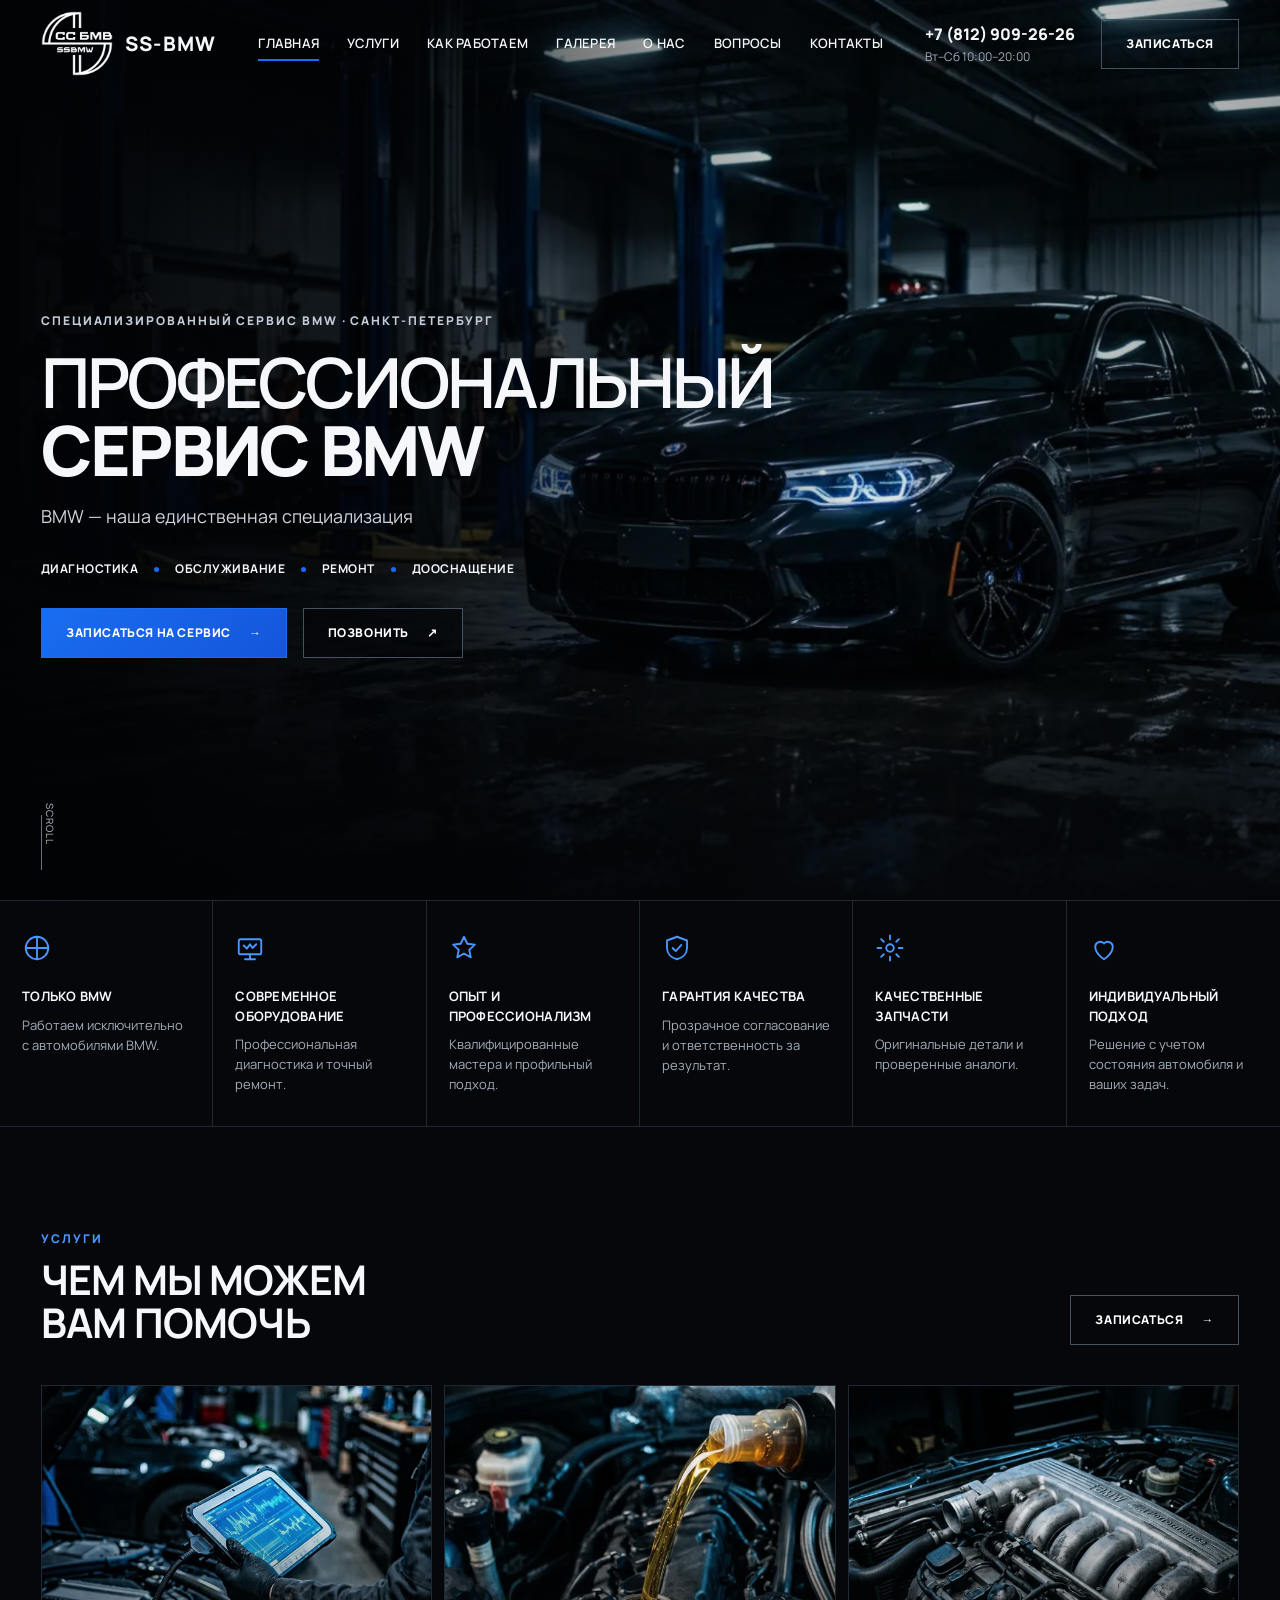
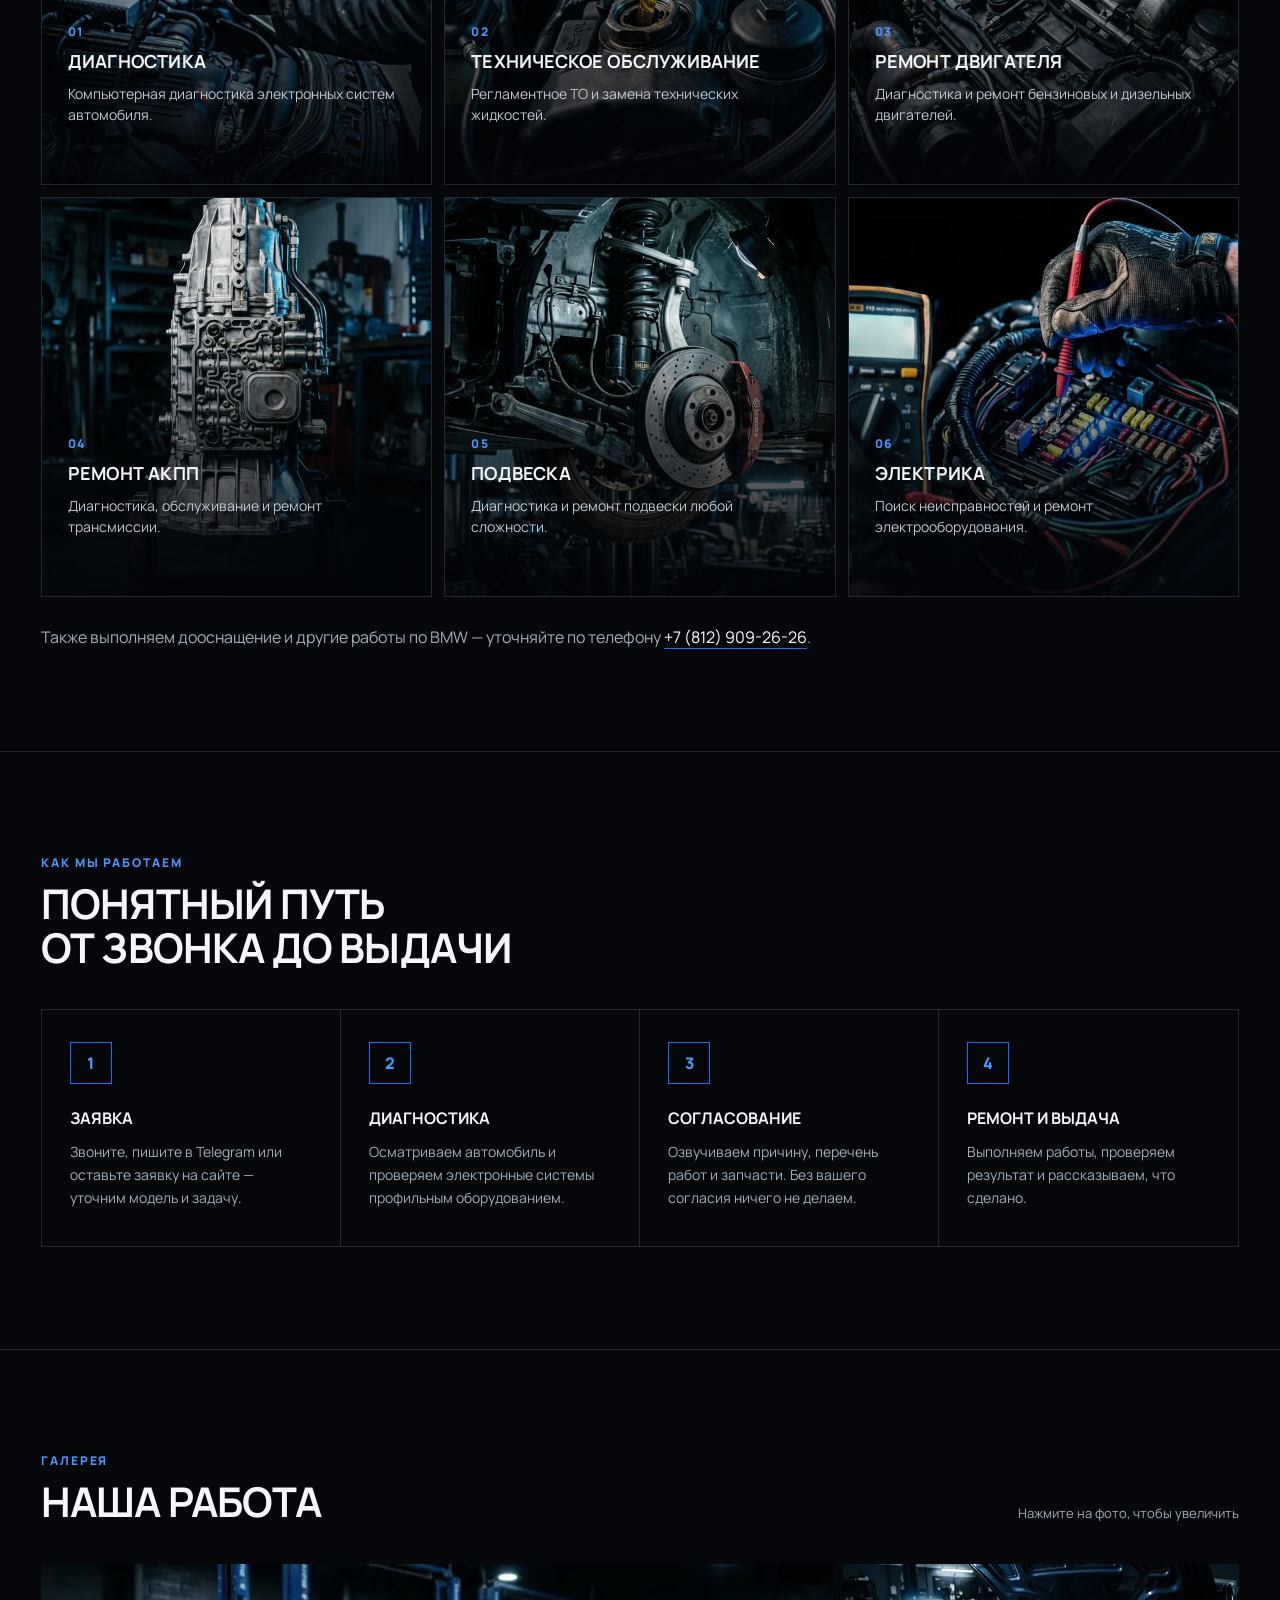
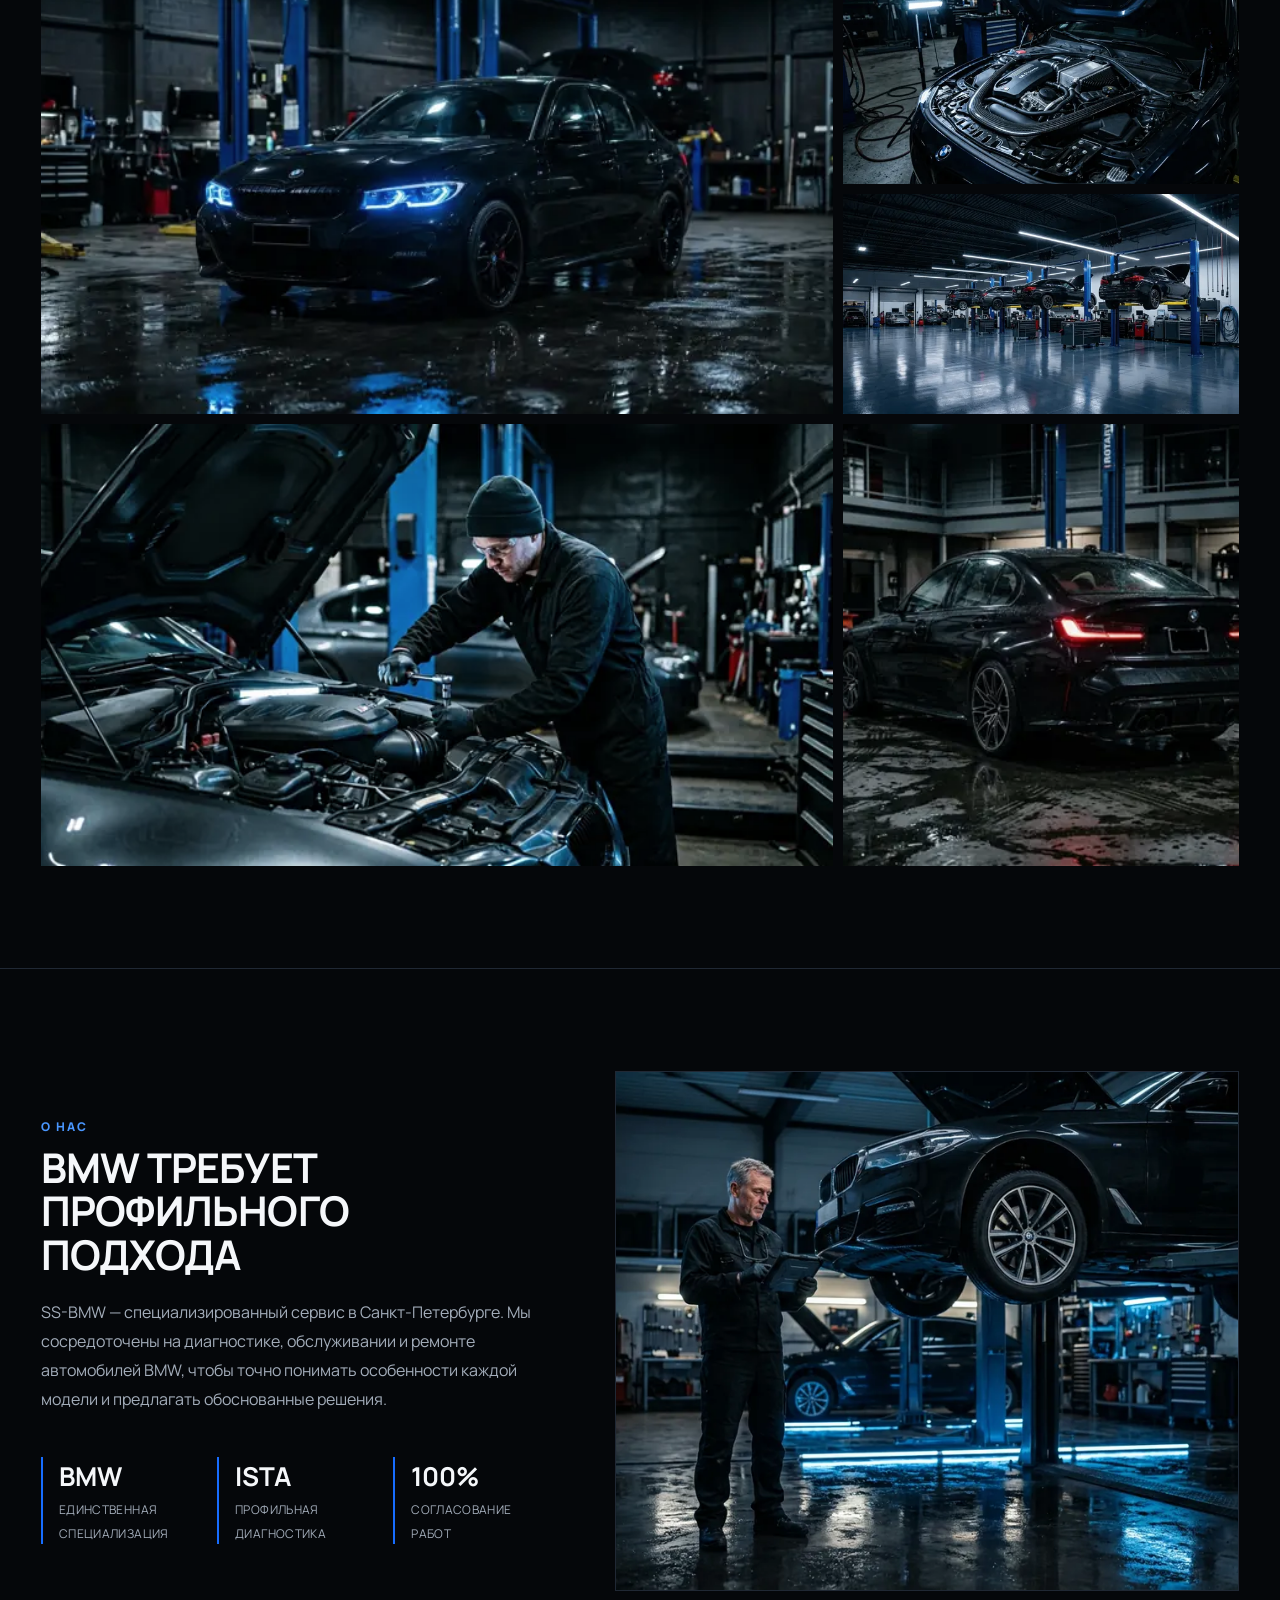
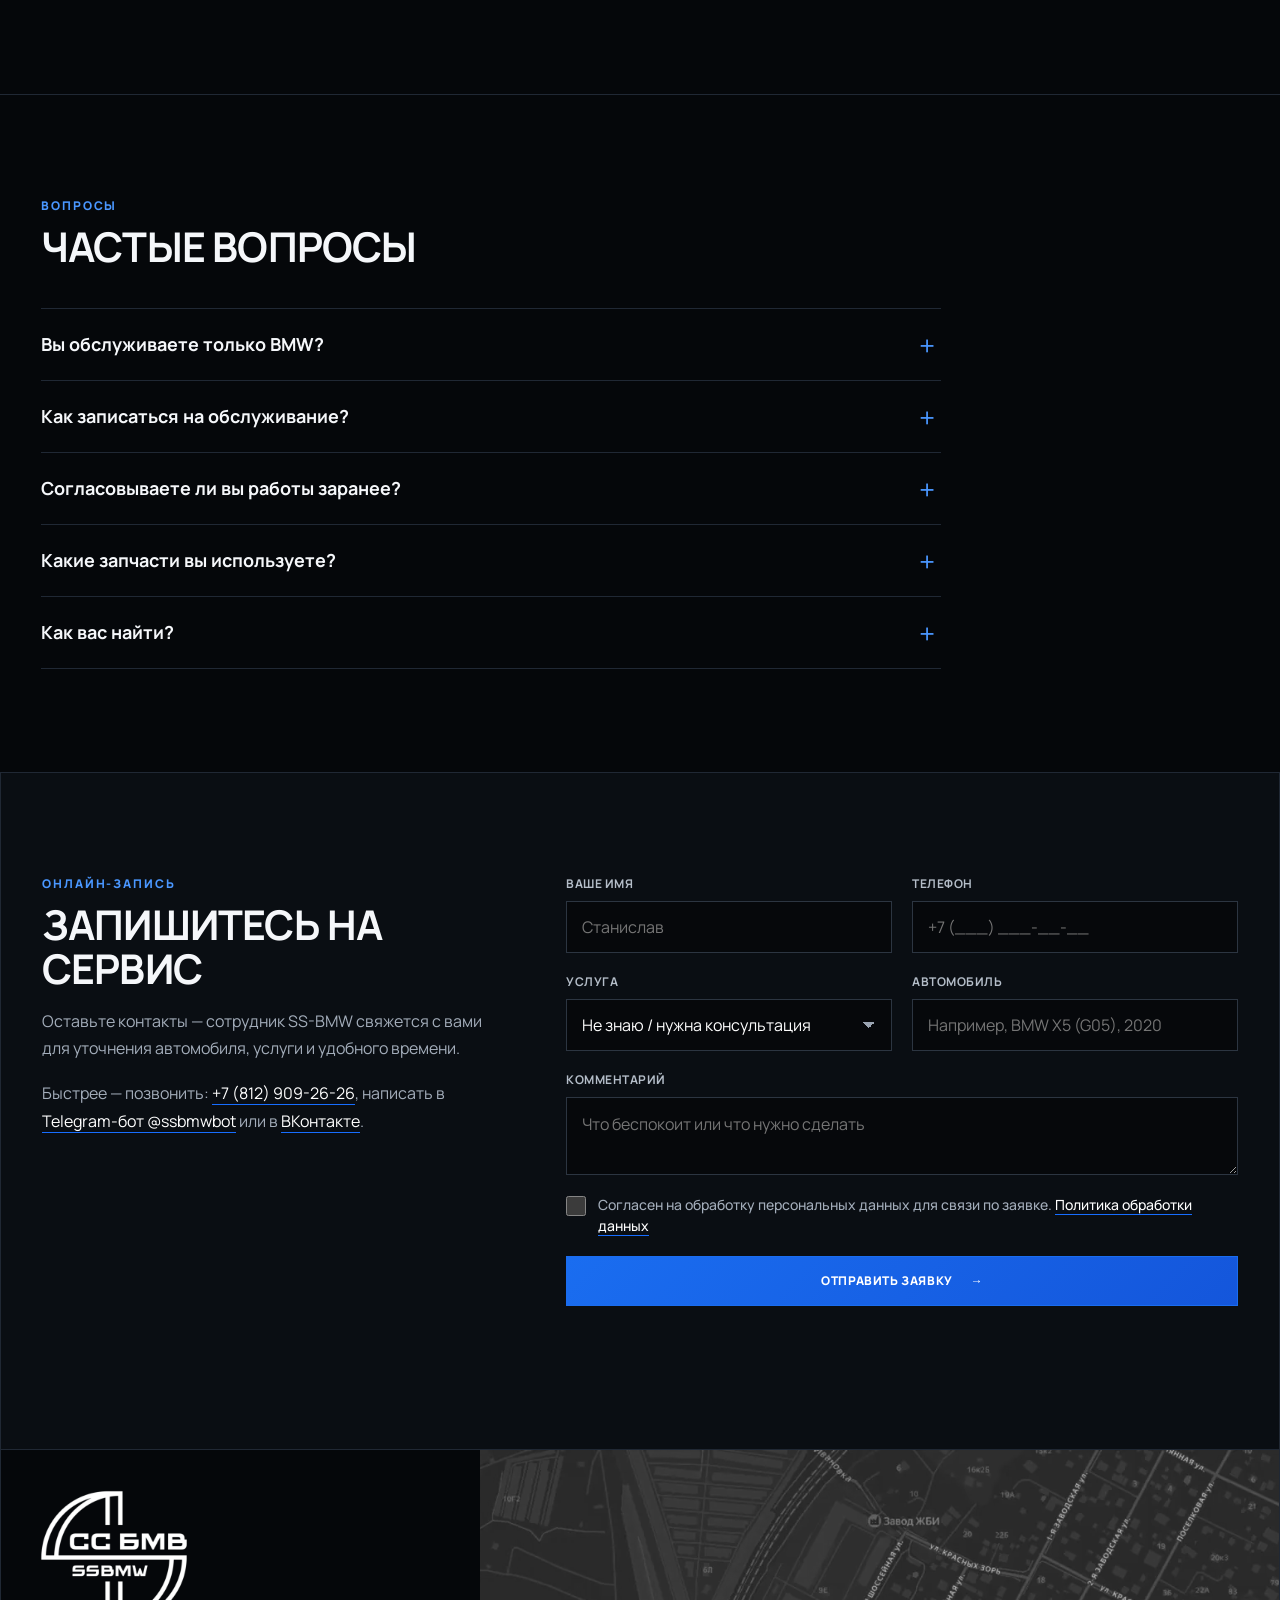
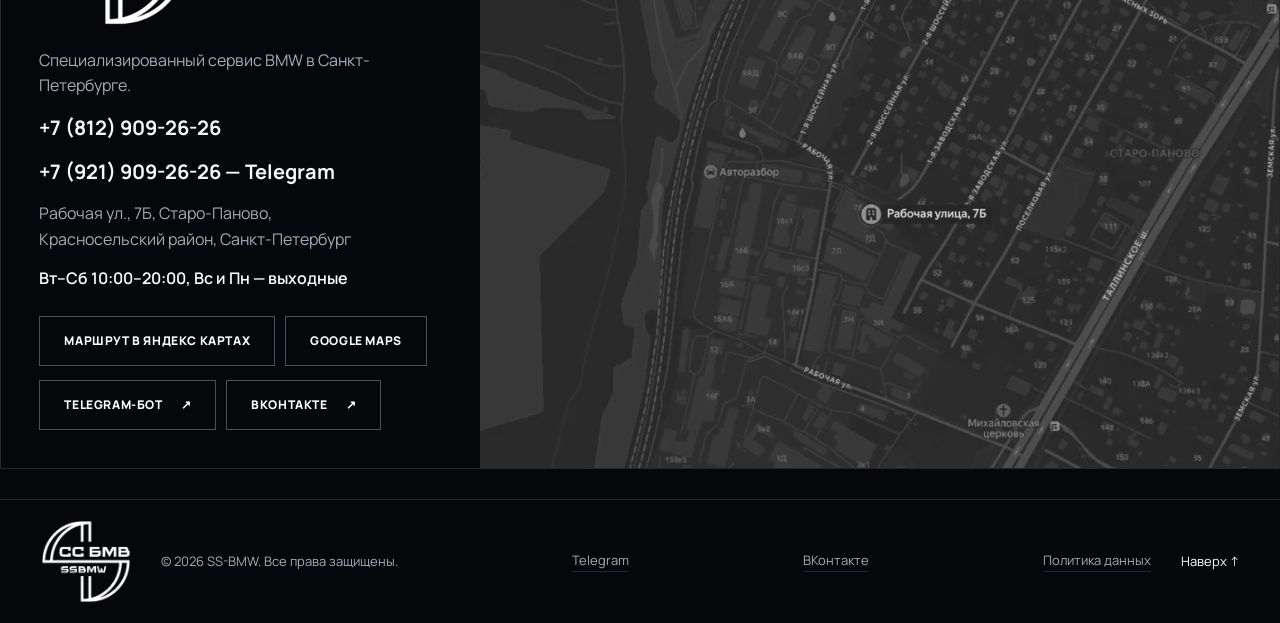
==== index.html @ 6cecc108 "График по заказчику: Вт–Сб 10:00–20:00 (шапка, контакты, FAQ, JSON-LD)" ====
<!DOCTYPE html>
<html lang="ru">
<head>
  <meta charset="utf-8">
  <meta name="viewport" content="width=device-width, initial-scale=1">
  <title>SS-BMW — сервис BMW в Санкт-Петербурге: диагностика, ремонт, ТО</title>
  <meta name="description" content="Сервис BMW в Санкт-Петербурге (Старо-Паново): диагностика, ТО, ремонт двигателя, АКПП, подвески, электрики. Только BMW. Запись: +7 (812) 909-26-26.">
  <meta name="theme-color" content="#05070a">
  <meta name="color-scheme" content="dark">
  <link rel="canonical" href="https://ss-bmw.ru/">

  <!-- Favicon / иконки -->
  <link rel="icon" href="assets/brand/favicon.ico" sizes="any">
  <link rel="icon" type="image/png" sizes="32x32" href="assets/brand/favicon-32.png">
  <link rel="apple-touch-icon" href="assets/brand/apple-touch-icon.png">
  <link rel="manifest" href="site.webmanifest">

  <!-- Open Graph / Telegram / соцсети -->
  <meta property="og:type" content="website">
  <meta property="og:locale" content="ru_RU">
  <meta property="og:site_name" content="SS-BMW">
  <meta property="og:title" content="SS-BMW — специализированный сервис BMW в Санкт-Петербурге">
  <meta property="og:description" content="BMW — наша единственная специализация. Диагностика, обслуживание, ремонт и дооснащение. Запись по телефону +7 (812) 909-26-26.">
  <meta property="og:url" content="https://ss-bmw.ru/">
  <meta property="og:image" content="https://ss-bmw.ru/assets/brand/og-image.jpg">
  <meta property="og:image:width" content="1200">
  <meta property="og:image:height" content="630">
  <meta property="og:image:alt" content="SS-BMW — специализированный сервис BMW в Санкт-Петербурге">
  <meta name="twitter:card" content="summary_large_image">

  <!-- Быстрая загрузка: шрифт и главный кадр -->
  <link rel="preload" href="assets/fonts/manrope-cyrillic-wght-normal.woff2" as="font" type="font/woff2" crossorigin>
  <link rel="preload" as="image" href="assets/img/hero.webp" imagesrcset="assets/img/hero-800.webp 800w, assets/img/hero.webp 1600w" imagesizes="100vw" fetchpriority="high">
  <link rel="stylesheet" href="css/styles.css?v=8">

  <noscript><style>.reveal,.fade-in{opacity:1!important;transform:none!important}</style></noscript>

  <script type="application/ld+json">
  {
    "@context": "https://schema.org",
    "@type": "AutoRepair",
    "name": "SS-BMW",
    "description": "Специализированный сервис BMW: диагностика, техническое обслуживание, ремонт двигателя, АКПП, подвески и электрики.",
    "url": "https://ss-bmw.ru/",
    "image": "https://ss-bmw.ru/assets/brand/og-image.jpg",
    "logo": "https://ss-bmw.ru/assets/brand/icon-512.png",
    "telephone": "+78129092626",
    "areaServed": "Санкт-Петербург",
    "address": {
      "@type": "PostalAddress",
      "streetAddress": "Рабочая ул., 7Б",
      "addressLocality": "Санкт-Петербург",
      "addressRegion": "Санкт-Петербург",
      "addressCountry": "RU"
    },
    "openingHoursSpecification": {
      "@type": "OpeningHoursSpecification",
      "dayOfWeek": ["Tuesday","Wednesday","Thursday","Friday","Saturday"],
      "opens": "10:00",
      "closes": "20:00"
    },
    "sameAs": ["https://t.me/ssbmwbot", "https://vk.ru/ssbmw"],
    "knowsAbout": ["BMW", "диагностика BMW", "ремонт АКПП", "ремонт двигателя BMW", "ISTA"]
  }
  </script>
</head>
<body>
  <a class="skip-link" href="#main">Перейти к содержимому</a>

  <header class="header" id="header">
    <a class="brand" href="#top" aria-label="SS-BMW — на главную">
      <img src="assets/brand/logo.webp" alt="" width="400" height="366">
      <span class="brand-name">SS-BMW</span>
    </a>
    <nav class="nav" id="nav" aria-label="Основное меню">
      <a href="#top">Главная</a>
      <a href="#services">Услуги</a>
      <a href="#process">Как работаем</a>
      <a href="#gallery">Галерея</a>
      <a href="#about">О нас</a>
      <a href="#faq">Вопросы</a>
      <a href="#contacts">Контакты</a>
      <a class="nav-cta" href="#booking">Записаться</a>
    </nav>
    <div class="header-actions">
      <div class="phone-block">
        <a href="tel:+78129092626">+7 (812) 909-26-26</a>
        <small>Вт–Сб 10:00–20:00</small>
      </div>
      <a class="btn btn-outline desktop" href="#booking">Записаться</a>
      <button class="menu" id="menuBtn" type="button" aria-label="Открыть меню" aria-expanded="false" aria-controls="nav"><i></i><i></i></button>
    </div>
  </header>

  <main id="main">
    <!-- 1. HERO -->
    <section class="hero" id="top">
      <picture class="hero-bg">
        <source media="(max-width: 700px)" srcset="assets/img/hero-800.webp">
        <img src="assets/img/hero.webp" srcset="assets/img/hero-800.webp 800w, assets/img/hero.webp 1600w" sizes="100vw" width="1600" height="893" alt="Чёрный BMW в сервисе SS-BMW с синими ходовыми огнями" fetchpriority="high" decoding="async">
      </picture>
      <div class="hero-shade"></div>
      <div class="hero-content reveal">
        <p class="eyebrow">Специализированный сервис BMW · Санкт-Петербург</p>
        <h1>Профессиональный<br><span>сервис BMW</span></h1>
        <p class="lead">BMW — наша единственная специализация</p>
        <ul class="hero-tags">
          <li>Диагностика</li><li>Обслуживание</li><li>Ремонт</li><li>Дооснащение</li>
        </ul>
        <div class="hero-buttons">
          <a class="btn btn-primary" href="#booking" data-track="hero-booking">Записаться на сервис <em aria-hidden="true">→</em></a>
          <a class="btn btn-dark" href="tel:+78129092626" data-track="hero-call">Позвонить <em aria-hidden="true">↗</em></a>
        </div>
      </div>
      <a class="scroll" href="#benefits" aria-label="Прокрутить вниз">Scroll<span></span></a>
    </section>

    <!-- 2. ПРЕИМУЩЕСТВА -->
    <section class="benefits" id="benefits" aria-labelledby="benefits-title">
      <h2 class="sr-only" id="benefits-title">Преимущества SS-BMW</h2>
      <article>
        <svg class="ico" viewBox="0 0 24 24" aria-hidden="true"><circle cx="12" cy="12" r="9"/><path d="M12 3v18M3 12h18"/></svg>
        <h3>Только BMW</h3><p>Работаем исключительно с автомобилями BMW.</p>
      </article>
      <article>
        <svg class="ico" viewBox="0 0 24 24" aria-hidden="true"><rect x="3" y="5" width="18" height="12" rx="1.5"/><path d="M8 21h8M12 17v4M7 10l2.5 2.5L12 9l2 3 3-3"/></svg>
        <h3>Современное оборудование</h3><p>Профессиональная диагностика и точный ремонт.</p>
      </article>
      <article>
        <svg class="ico" viewBox="0 0 24 24" aria-hidden="true"><path d="M12 3l2.6 5.6 6.1.7-4.5 4.2 1.2 6L12 16.4 6.6 19.5l1.2-6L3.3 9.3l6.1-.7z"/></svg>
        <h3>Опыт и профессионализм</h3><p>Квалифицированные мастера и профильный подход.</p>
      </article>
      <article>
        <svg class="ico" viewBox="0 0 24 24" aria-hidden="true"><path d="M12 3l8 3v6c0 4.4-3.2 7.8-8 9-4.8-1.2-8-4.6-8-9V6z"/><path d="M8.5 12l2.5 2.5 4.5-5"/></svg>
        <h3>Гарантия качества</h3><p>Прозрачное согласование и ответственность за результат.</p>
      </article>
      <article>
        <svg class="ico" viewBox="0 0 24 24" aria-hidden="true"><circle cx="12" cy="12" r="3"/><path d="M12 2v3M12 19v3M2 12h3M19 12h3M4.9 4.9l2.1 2.1M17 17l2.1 2.1M19.1 4.9L17 7M7 17l-2.1 2.1"/></svg>
        <h3>Качественные запчасти</h3><p>Оригинальные детали и проверенные аналоги.</p>
      </article>
      <article>
        <svg class="ico" viewBox="0 0 24 24" aria-hidden="true"><path d="M12 21s-7-4.4-7-10a4 4 0 0 1 7-2.6A4 4 0 0 1 19 11c0 5.6-7 10-7 10z"/></svg>
        <h3>Индивидуальный подход</h3><p>Решение с учетом состояния автомобиля и ваших задач.</p>
      </article>
    </section>

    <!-- 3. УСЛУГИ -->
    <section class="section services" id="services">
      <div class="section-head">
        <div><p class="eyebrow blue">Услуги</p><h2>Чем мы можем<br>вам помочь</h2></div>
        <a href="#booking" class="btn btn-outline">Записаться <em aria-hidden="true">→</em></a>
      </div>
      <div class="service-grid">
        <a class="service-card" href="#booking" data-service="Диагностика">
          <img src="assets/img/svc-1.webp" width="640" height="800" loading="lazy" decoding="async" alt="Компьютерная диагностика BMW с помощью планшета">
          <div><span>01</span><h3>Диагностика</h3><p>Компьютерная диагностика электронных систем автомобиля.</p><b class="more">Записаться →</b></div>
        </a>
        <a class="service-card" href="#booking" data-service="Техническое обслуживание">
          <img src="assets/img/svc-2.webp" width="640" height="800" loading="lazy" decoding="async" alt="Замена моторного масла в двигателе BMW">
          <div><span>02</span><h3>Техническое обслуживание</h3><p>Регламентное ТО и замена технических жидкостей.</p><b class="more">Записаться →</b></div>
        </a>
        <a class="service-card" href="#booking" data-service="Ремонт двигателя">
          <img src="assets/img/svc-3.webp" width="640" height="800" loading="lazy" decoding="async" alt="Рядный шестицилиндровый двигатель BMW крупным планом">
          <div><span>03</span><h3>Ремонт двигателя</h3><p>Диагностика и ремонт бензиновых и дизельных двигателей.</p><b class="more">Записаться →</b></div>
        </a>
        <a class="service-card" href="#booking" data-service="Ремонт АКПП">
          <img src="assets/img/svc-4.webp" width="640" height="800" loading="lazy" decoding="async" alt="Автоматическая коробка передач на стенде">
          <div><span>04</span><h3>Ремонт АКПП</h3><p>Диагностика, обслуживание и ремонт трансмиссии.</p><b class="more">Записаться →</b></div>
        </a>
        <a class="service-card" href="#booking" data-service="Подвеска">
          <img src="assets/img/svc-5.webp" width="640" height="800" loading="lazy" decoding="async" alt="Передняя подвеска и тормозной диск автомобиля на подъёмнике">
          <div><span>05</span><h3>Подвеска</h3><p>Диагностика и ремонт подвески любой сложности.</p><b class="more">Записаться →</b></div>
        </a>
        <a class="service-card" href="#booking" data-service="Электрика">
          <img src="assets/img/svc-6.webp" width="640" height="800" loading="lazy" decoding="async" alt="Проверка электропроводки автомобиля мультиметром">
          <div><span>06</span><h3>Электрика</h3><p>Поиск неисправностей и ремонт электрооборудования.</p><b class="more">Записаться →</b></div>
        </a>
      </div>
      <p class="services-note">Также выполняем дооснащение и другие работы по BMW — уточняйте по телефону <a href="tel:+78129092626">+7 (812) 909-26-26</a>.</p>
    </section>

    <!-- 4. КАК МЫ РАБОТАЕМ -->
    <section class="section process" id="process">
      <div class="section-head">
        <div><p class="eyebrow blue">Как мы работаем</p><h2>Понятный путь<br>от звонка до выдачи</h2></div>
      </div>
      <ol class="steps">
        <li><span>1</span><h3>Заявка</h3><p>Звоните, пишите в Telegram или оставьте заявку на сайте — уточним модель и задачу.</p></li>
        <li><span>2</span><h3>Диагностика</h3><p>Осматриваем автомобиль и проверяем электронные системы профильным оборудованием.</p></li>
        <li><span>3</span><h3>Согласование</h3><p>Озвучиваем причину, перечень работ и запчасти. Без вашего согласия ничего не делаем.</p></li>
        <li><span>4</span><h3>Ремонт и выдача</h3><p>Выполняем работы, проверяем результат и рассказываем, что сделано.</p></li>
      </ol>
    </section>

    <!-- 5. ГАЛЕРЕЯ -->
    <section class="section gallery" id="gallery">
      <div class="section-head">
        <div><p class="eyebrow blue">Галерея</p><h2>Наша работа</h2></div>
        <p class="hint">Нажмите на фото, чтобы увеличить</p>
      </div>
      <div class="gallery-grid">
        <figure class="wide"><button type="button" data-full="assets/img/gal-1.webp" data-alt="BMW в сервисной зоне SS-BMW"><img src="assets/img/gal-1-640.webp" width="640" height="357" loading="lazy" decoding="async" alt="BMW в сервисной зоне SS-BMW"></button></figure>
        <figure><button type="button" data-full="assets/img/gal-2.webp" data-alt="Двигатель BMW под открытым капотом"><img src="assets/img/gal-2-640.webp" width="640" height="357" loading="lazy" decoding="async" alt="Двигатель BMW под открытым капотом"></button></figure>
        <figure><button type="button" data-full="assets/img/gal-3.webp" data-alt="Просторная ремонтная зона с подъёмниками"><img src="assets/img/gal-3-640.webp" width="640" height="357" loading="lazy" decoding="async" alt="Просторная ремонтная зона с подъёмниками"></button></figure>
        <figure><button type="button" data-full="assets/img/gal-4.webp" data-alt="Мастер за работой с двигателем BMW"><img src="assets/img/gal-4-640.webp" width="640" height="357" loading="lazy" decoding="async" alt="Мастер за работой с двигателем BMW"></button></figure>
        <figure><button type="button" data-full="assets/img/gal-5.webp" data-alt="BMW после обслуживания в боксе"><img src="assets/img/gal-5-640.webp" width="640" height="357" loading="lazy" decoding="async" alt="BMW после обслуживания в боксе"></button></figure>
      </div>
    </section>

    <!-- 6. О НАС -->
    <section class="section about" id="about">
      <div class="about-copy">
        <p class="eyebrow blue">О нас</p>
        <h2>BMW требует<br>профильного подхода</h2>
        <p>SS-BMW — специализированный сервис в Санкт-Петербурге. Мы сосредоточены на диагностике, обслуживании и ремонте автомобилей BMW, чтобы точно понимать особенности каждой модели и предлагать обоснованные решения.</p>
        <div class="stats">
          <div><strong>BMW</strong><span>единственная специализация</span></div>
          <div><strong>ISTA</strong><span>профильная диагностика</span></div>
          <div><strong>100%</strong><span>согласование работ</span></div>
        </div>
      </div>
      <div class="about-photo"><img src="assets/img/about.webp" width="1100" height="614" loading="lazy" decoding="async" alt="Мастер SS-BMW осматривает BMW на подъёмнике"></div>
    </section>

    <!-- 7. FAQ -->
    <section class="section faq" id="faq">
      <div class="section-head">
        <div><p class="eyebrow blue">Вопросы</p><h2>Частые вопросы</h2></div>
      </div>
      <div class="faq-list">
        <details>
          <summary>Вы обслуживаете только BMW?</summary>
          <p>Да. BMW — наша единственная специализация: мы знаем особенности моделей и типовые неисправности, поэтому не берёмся за «всё подряд».</p>
        </details>
        <details>
          <summary>Как записаться на обслуживание?</summary>
          <p>Позвоните по номеру +7 (812) 909-26-26, напишите в Telegram или оставьте заявку на сайте — мы свяжемся, уточним автомобиль, задачу и удобное время.</p>
        </details>
        <details>
          <summary>Согласовываете ли вы работы заранее?</summary>
          <p>Всегда. Сначала диагностика и озвучивание причины, перечня работ и запчастей — к ремонту переходим только после вашего согласия.</p>
        </details>
        <details>
          <summary>Какие запчасти вы используете?</summary>
          <p>Оригинальные детали и проверенные аналоги. Вариант подбираем с учётом состояния автомобиля и вашего бюджета.</p>
        </details>
        <details>
          <summary>Как вас найти?</summary>
          <p>Рабочая ул., 7Б, Старо-Паново, Красносельский район, Санкт-Петербург. Работаем со вторника по субботу, с 10:00 до 20:00 (Вс и Пн — выходные).</p>
        </details>
      </div>
    </section>

    <!-- 8. ЗАПИСЬ -->
    <section class="section booking" id="booking">
      <div>
        <p class="eyebrow blue">Онлайн-запись</p>
        <h2>Запишитесь на сервис</h2>
        <p>Оставьте контакты — сотрудник SS-BMW свяжется с вами для уточнения автомобиля, услуги и удобного времени.</p>
        <p class="booking-alt">Быстрее — позвонить: <a href="tel:+78129092626">+7 (812) 909-26-26</a>, написать в <a href="https://t.me/ssbmwbot" target="_blank" rel="noopener">Telegram-бот @ssbmwbot</a> или в <a href="https://vk.ru/ssbmw" target="_blank" rel="noopener">ВКонтакте</a>.</p>
      </div>
      <form id="bookingForm" novalidate data-telegram="https://t.me/+79219092626" data-telegram-user="ssbmwbot" data-endpoint="https://bots.briix.ru/ssbmw-lead">
        <label><span>Ваше имя</span><input type="text" required name="name" autocomplete="name" placeholder="Станислав"></label>
        <label><span>Телефон</span><input required name="phone" type="tel" inputmode="tel" autocomplete="tel" placeholder="+7 (___) ___-__-__"></label>
        <label><span>Услуга</span>
          <select name="service">
            <option value="">Не знаю / нужна консультация</option>
            <option>Диагностика</option>
            <option>Техническое обслуживание</option>
            <option>Ремонт двигателя</option>
            <option>Ремонт АКПП</option>
            <option>Подвеска</option>
            <option>Электрика</option>
            <option>Дооснащение</option>
          </select>
        </label>
        <label><span>Автомобиль</span><input type="text" name="car" autocomplete="off" placeholder="Например, BMW X5 (G05), 2020"></label>
        <label class="full"><span>Комментарий</span><textarea name="comment" rows="2" placeholder="Что беспокоит или что нужно сделать"></textarea></label>
        <input class="hp" type="text" name="website" tabindex="-1" autocomplete="off" aria-hidden="true">
        <label class="check full"><input type="checkbox" name="consent" required><span>Согласен на обработку персональных данных для связи по заявке. <a href="privacy.html" target="_blank">Политика обработки данных</a></span></label>
        <button class="btn btn-primary" type="submit">Отправить заявку <em aria-hidden="true">→</em></button>
        <p class="form-status" id="formStatus" role="status" aria-live="polite"></p>
      </form>
    </section>

    <!-- 9. КОНТАКТЫ -->
    <section class="contacts" id="contacts">
      <div class="contact-main">
        <img src="assets/brand/logo.webp" alt="SS-BMW" width="400" height="366" loading="lazy">
        <p>Специализированный сервис BMW в Санкт-Петербурге.</p>
        <a href="tel:+78129092626">+7 (812) 909-26-26</a>
        <a href="https://t.me/+79219092626" target="_blank" rel="noopener">+7 (921) 909-26-26 — Telegram</a>
        <address>Рабочая ул., 7Б, Старо-Паново,<br>Красносельский район, Санкт-Петербург</address>
        <p class="hours">Вт–Сб 10:00–20:00, Вс и Пн — выходные</p>
        <div class="route">
          <a class="btn btn-outline" href="https://yandex.ru/maps/?text=%D0%A1%D0%B0%D0%BD%D0%BA%D1%82-%D0%9F%D0%B5%D1%82%D0%B5%D1%80%D0%B1%D1%83%D1%80%D0%B3%2C%20%D0%A1%D1%82%D0%B0%D1%80%D0%BE-%D0%9F%D0%B0%D0%BD%D0%BE%D0%B2%D0%BE%2C%20%D0%A0%D0%B0%D0%B1%D0%BE%D1%87%D0%B0%D1%8F%20%D1%83%D0%BB%D0%B8%D1%86%D0%B0%2C%207%D0%91&ll=30.1677%2C59.8142&z=16" target="_blank" rel="noopener">Маршрут в Яндекс Картах</a>
          <a class="btn btn-outline" href="https://www.google.com/maps/search/?api=1&query=%D0%A0%D0%B0%D0%B1%D0%BE%D1%87%D0%B0%D1%8F%20%D1%83%D0%BB%D0%B8%D1%86%D0%B0%207%D0%91%2C%20%D0%A1%D1%82%D0%B0%D1%80%D0%BE-%D0%9F%D0%B0%D0%BD%D0%BE%D0%B2%D0%BE%2C%20%D0%A1%D0%B0%D0%BD%D0%BA%D1%82-%D0%9F%D0%B5%D1%82%D0%B5%D1%80%D0%B1%D1%83%D1%80%D0%B3" target="_blank" rel="noopener">Google Maps</a>
        </div>
        <div class="socials">
          <a class="btn btn-outline" href="https://t.me/ssbmwbot" target="_blank" rel="noopener" data-track="social-tg-bot">Telegram-бот <em aria-hidden="true">↗</em></a>
          <a class="btn btn-outline" href="https://vk.ru/ssbmw" target="_blank" rel="noopener" data-track="social-vk">ВКонтакте <em aria-hidden="true">↗</em></a>
        </div>
      </div>
      <div class="map"><a href="https://yandex.ru/maps/?text=%D0%A1%D0%B0%D0%BD%D0%BA%D1%82-%D0%9F%D0%B5%D1%82%D0%B5%D1%80%D0%B1%D1%83%D1%80%D0%B3%2C%20%D0%A1%D1%82%D0%B0%D1%80%D0%BE-%D0%9F%D0%B0%D0%BD%D0%BE%D0%B2%D0%BE%2C%20%D0%A0%D0%B0%D0%B1%D0%BE%D1%87%D0%B0%D1%8F%20%D1%83%D0%BB%D0%B8%D1%86%D0%B0%2C%207%D0%91&ll=30.1677%2C59.8142&z=16" target="_blank" rel="noopener" aria-label="Открыть в Яндекс Картах"><img src="assets/map.webp" width="1600" height="745" alt="Карта: Рабочая улица, 7Б, Санкт-Петербург" loading="lazy" decoding="async"></a></div>
    </section>
  </main>

  <footer>
    <img src="assets/brand/logo.webp" alt="SS-BMW" width="400" height="366" loading="lazy">
    <span>© 2026 SS-BMW. Все права защищены.</span>
    <a class="footer-link" href="https://t.me/ssbmwbot" target="_blank" rel="noopener">Telegram</a>
    <a class="footer-link" href="https://vk.ru/ssbmw" target="_blank" rel="noopener">ВКонтакте</a>
    <a class="footer-link" href="privacy.html">Политика данных</a>
    <a class="to-top" href="#top">Наверх ↑</a>
  </footer>

  <!-- Липкая панель на телефоне -->
  <nav class="dock" aria-label="Быстрая связь">
    <a href="tel:+78129092626" data-track="dock-call">Позвонить</a>
    <a href="https://t.me/+79219092626" target="_blank" rel="noopener" data-track="dock-telegram">Telegram</a>
    <a class="primary" href="#booking" data-track="dock-booking">Записаться</a>
  </nav>

  <dialog class="lightbox" id="lightbox" aria-label="Просмотр фото">
    <button type="button" class="lb-close" aria-label="Закрыть">×</button>
    <button type="button" class="lb-nav lb-prev" aria-label="Предыдущее фото">←</button>
    <img alt="" src="[data-uri]">
    <button type="button" class="lb-nav lb-next" aria-label="Следующее фото">→</button>
    <p class="lb-count" aria-live="polite"></p>
  </dialog>

  <script src="js/main.js?v=6" defer></script>
</body>
</html>
---- css/styles.css ----
/* ==========================================================================
   SS-BMW — стили сайта
   Структура файла:
   1. Переменные и сброс      6.  Услуги          11. Запись (форма)
   2. Шрифт                   7.  Как работаем    12. Контакты и подвал
   3. Шапка и меню            8.  Галерея         13. Мобильная панель
   4. Кнопки и общие классы   9.  О нас           14. Адаптив
   5. Hero и преимущества     10. FAQ             15. Доступность
   ========================================================================== */

/* 1. Переменные и сброс ---------------------------------------------------- */
:root {
  --bg: #05070a;
  --panel: #0a0e13;
  --line: #202834;
  --text: #f5f7fa;
  --muted: #a3adba;
  --blue: #176dff;
  --blue-btn: #1565e8; /* заливка кнопок: белый текст ≥ 5:1 */
  --blue-soft: #4a97ff;
  --max: 1440px;
  --pad: clamp(20px, 3.2vw, 48px);
  --header-h: 88px;
  --edge: max(var(--pad), calc((100vw - var(--max)) / 2 + var(--pad)));
}
*, *::before, *::after { box-sizing: border-box; }
html { scroll-behavior: smooth; scroll-padding-top: calc(var(--header-h) + 8px); -webkit-text-size-adjust: 100%; }
body { margin: 0; background: var(--bg); color: var(--text); font-family: Manrope, "Segoe UI", Arial, sans-serif; line-height: 1.5; -webkit-font-smoothing: antialiased; }
a { color: inherit; text-decoration: none; }
img { display: block; max-width: 100%; height: auto; }
ul, ol { margin: 0; padding: 0; list-style: none; }
h1, h2, h3, p { margin: 0; }
button { font: inherit; color: inherit; }

/* 2. Шрифт (self-hosted, без обращений к Google) -------------------------- */
@font-face {
  font-family: "Manrope"; font-style: normal; font-weight: 200 800; font-display: swap;
  src: url("../assets/fonts/manrope-cyrillic-wght-normal.woff2") format("woff2-variations");
  unicode-range: U+0301, U+0400-045F, U+0490-0491, U+04B0-04B1, U+2116;
}
@font-face {
  font-family: "Manrope"; font-style: normal; font-weight: 200 800; font-display: swap;
  src: url("../assets/fonts/manrope-latin-wght-normal.woff2") format("woff2-variations");
  unicode-range: U+0000-00FF, U+0131, U+0152-0153, U+02BB-02BC, U+02C6, U+02DA, U+02DC, U+0304, U+0308, U+0329, U+2000-206F, U+20AC, U+2122, U+2191, U+2193, U+2212, U+2215, U+FEFF, U+FFFD;
}

/* 3. Шапка и меню ---------------------------------------------------------- */
.header {
  position: fixed; inset: 0 0 auto 0; z-index: 50; height: var(--header-h);
  display: flex; align-items: center; gap: 40px; padding: 0 var(--edge);
  border-bottom: 1px solid transparent; transition: background .3s, border-color .3s;
}
.header.scrolled { background: rgba(4, 6, 9, .97); border-color: var(--line); }
.brand { display: flex; align-items: center; gap: 12px; flex: none; }
.brand img { width: 72px; height: auto; }
.brand-name { font-weight: 800; font-size: 20px; letter-spacing: .06em; }
.nav { display: flex; gap: clamp(18px, 2.2vw, 34px); margin: auto; font-size: 13px; font-weight: 600; text-transform: uppercase; letter-spacing: .02em; }
.nav a { position: relative; padding: 6px 0; }
.nav a::after { content: ""; position: absolute; left: 0; right: 100%; bottom: -2px; height: 2px; background: var(--blue); transition: right .3s; }
.nav a:hover::after, .nav a.active::after { right: 0; }
.nav-cta { display: none; }
.header-actions { display: flex; align-items: center; gap: 26px; flex: none; }
.phone-block { display: grid; gap: 2px; }
.phone-block a { font-weight: 800; font-size: 16px; white-space: nowrap; }
.phone-block small { color: var(--muted); font-size: 12px; }
.menu { display: none; width: 44px; height: 44px; padding: 0; background: none; border: 1px solid #3a4450; cursor: pointer; place-content: center; gap: 6px; }
.menu i { display: block; width: 22px; height: 2px; background: #fff; transition: transform .3s; }
.menu[aria-expanded="true"] i:first-child { transform: translateY(4px) rotate(45deg); }
.menu[aria-expanded="true"] i:last-child { transform: translateY(-4px) rotate(-45deg); }

/* 4. Кнопки и общие классы ------------------------------------------------- */
.btn {
  min-height: 50px; padding: 0 24px; border: 1px solid #48515e; background: transparent; color: #fff;
  display: inline-flex; align-items: center; justify-content: center; gap: 18px;
  text-transform: uppercase; font-size: 12px; font-weight: 800; letter-spacing: .05em; cursor: pointer;
  transition: transform .25s, border-color .25s, background .25s;
}
.btn:hover { transform: translateY(-2px); border-color: #fff; }
.btn em { font-style: normal; }
.btn-primary { background: linear-gradient(135deg, #1a6df0, #1456db); border-color: #1a6df0; }
.btn-primary:hover { box-shadow: 0 10px 28px rgba(23, 109, 255, .38); }
.btn-dark { background: rgba(2, 4, 7, .62); }
.eyebrow { text-transform: uppercase; letter-spacing: .16em; font-size: 12px; font-weight: 800; color: #c3ccd7; }
.eyebrow.blue { color: var(--blue-soft); }
.section { max-width: var(--max); margin: auto; padding: clamp(64px, 8vw, 110px) var(--pad); }
.section-head { display: flex; align-items: flex-end; justify-content: space-between; gap: 24px; margin-bottom: 40px; }
.section h2 { font-size: clamp(30px, 3.2vw, 52px); line-height: 1.06; text-transform: uppercase; letter-spacing: -.02em; margin-top: 10px; }
.hint { color: var(--muted); font-size: 13px; }
.sr-only { position: absolute; width: 1px; height: 1px; margin: -1px; padding: 0; overflow: hidden; clip: rect(0 0 0 0); white-space: nowrap; border: 0; }
a[href^="tel:"] { white-space: nowrap; }

/* 5. Hero и преимущества --------------------------------------------------- */
.hero { position: relative; min-height: 720px; height: 100vh; max-height: 1000px; display: flex; align-items: center; overflow: hidden; }
.hero-bg, .hero-bg img { position: absolute; inset: 0; width: 100%; height: 100%; }
.hero-bg img { object-fit: cover; object-position: 60% 55%; }
.hero-shade { position: absolute; inset: 0; background: linear-gradient(90deg, rgba(2,3,5,.96) 0%, rgba(2,3,5,.72) 34%, rgba(2,3,5,.1) 68%, rgba(2,3,5,.35) 100%), linear-gradient(0deg, var(--bg) 0%, transparent 32%); }
.hero-content { position: relative; z-index: 2; margin-left: var(--edge); max-width: 760px; min-width: 0; padding-top: 70px; }
.hero h1 { font-size: clamp(42px, 5.4vw, 86px); line-height: .98; text-transform: uppercase; margin: 18px 0 20px; letter-spacing: -.04em; font-weight: 600; }
.hero h1 span { font-weight: 800; }
.lead { font-size: clamp(17px, 1.4vw, 20px); color: #cfd4db; }
.hero-tags { display: flex; flex-wrap: wrap; align-items: center; gap: 10px 0; margin: 30px 0; text-transform: uppercase; font-size: 12px; font-weight: 700; letter-spacing: .04em; }
.hero-tags li + li::before { content: ""; display: inline-block; width: 5px; height: 5px; border-radius: 50%; background: var(--blue); margin: 0 16px; vertical-align: middle; }
.hero-buttons { display: flex; gap: 16px; flex-wrap: wrap; }
.scroll { position: absolute; bottom: 30px; left: var(--edge); z-index: 2; text-transform: uppercase; font-size: 10px; letter-spacing: .1em; color: #b6bec8; writing-mode: vertical-rl; }
.scroll span { display: block; height: 55px; width: 1px; background: #667180; margin: 12px auto 0; }

.benefits { max-width: var(--max); margin: auto; display: grid; grid-template-columns: repeat(6, 1fr); border-top: 1px solid var(--line); border-bottom: 1px solid var(--line); }
.benefits article { padding: 32px 22px; border-right: 1px solid var(--line); }
.benefits article:last-child { border-right: 0; }
.ico { width: 30px; height: 30px; margin-bottom: 18px; fill: none; stroke: var(--blue-soft); stroke-width: 1.5; stroke-linecap: round; stroke-linejoin: round; }
.benefits article { min-width: 0; }
.benefits h3 { overflow-wrap: anywhere; hyphens: auto; font-size: 13px; text-transform: uppercase; letter-spacing: .02em; margin-bottom: 8px; }
.benefits p { color: var(--muted); font-size: 13px; line-height: 1.55; }

/* 6. Услуги ---------------------------------------------------------------- */
.service-grid { display: grid; grid-template-columns: repeat(3, 1fr); gap: 12px; }
.service-card { position: relative; display: block; min-height: 400px; overflow: hidden; border: 1px solid var(--line); background: #0b0f14; }
.service-card img { position: absolute; inset: 0; width: 100%; height: 100%; object-fit: cover; transition: transform .6s, filter .6s; filter: saturate(.9); }
.service-card::after { content: ""; position: absolute; inset: 0; background: linear-gradient(0deg, rgba(3,5,8,.96) 0%, rgba(3,5,8,.55) 38%, rgba(3,5,8,.05) 70%); }
.service-card:hover img { transform: scale(1.06); filter: saturate(1.1); }
.service-card > div { position: absolute; z-index: 2; inset: auto 0 0 0; padding: 26px; }
.service-card span { color: var(--blue-soft); font-size: 12px; font-weight: 800; letter-spacing: .1em; }
.service-card h3 { text-transform: uppercase; font-size: 18px; margin: 6px 0 8px; letter-spacing: .01em; }
.service-card p { font-size: 14px; color: #c0c7d1; line-height: 1.5; max-width: 38ch; }
.service-card .more { display: inline-block; margin-top: 14px; font-size: 12px; text-transform: uppercase; letter-spacing: .06em; color: #fff; opacity: .0; transform: translateY(6px); transition: .3s; }
.service-card:hover .more, .service-card:focus-visible .more { opacity: 1; transform: none; }
.services-note { margin-top: 28px; color: var(--muted); }
.services-note a { color: #fff; border-bottom: 1px solid var(--blue); }

/* 7. Как работаем ---------------------------------------------------------- */
.process { border-top: 1px solid var(--line); }
.steps { display: grid; grid-template-columns: repeat(4, 1fr); gap: 0; counter-reset: s; border: 1px solid var(--line); }
.steps li { padding: 32px 28px 36px; border-right: 1px solid var(--line); position: relative; }
.steps li:last-child { border-right: 0; }
.steps span { display: grid; place-items: center; width: 42px; height: 42px; border: 1px solid var(--blue); color: var(--blue-soft); font-weight: 800; margin-bottom: 22px; }
.steps h3 { text-transform: uppercase; font-size: 16px; margin-bottom: 10px; }
.steps p { color: var(--muted); font-size: 14px; line-height: 1.65; }

/* 8. Галерея --------------------------------------------------------------- */
.gallery { border-top: 1px solid var(--line); }
.gallery-grid { display: grid; grid-template-columns: 2fr 1fr; grid-template-rows: repeat(2, minmax(220px, 17vw)); gap: 10px; }
.gallery-grid figure { margin: 0; overflow: hidden; background: #0b0f14; }
.gallery-grid .wide { grid-row: 1 / 3; }
.gallery-grid button { display: block; width: 100%; height: 100%; padding: 0; border: 0; background: none; cursor: zoom-in; }
.gallery-grid img { width: 100%; height: 100%; object-fit: cover; filter: saturate(.85); transition: transform .6s, filter .6s; }
.gallery-grid figure:hover img { transform: scale(1.04); filter: saturate(1.1); }
.lightbox { padding: 0; border: 0; background: transparent; max-width: 96vw; max-height: 94vh; overflow: visible; color: #fff; }
.lightbox::backdrop { background: rgba(0, 0, 0, .88); }
.lightbox img { max-width: 96vw; max-height: 90vh; width: auto; height: auto; margin: auto; }
.lb-nav { position: fixed; top: 50%; transform: translateY(-50%); width: 52px; height: 52px; font-size: 24px; background: rgba(5, 7, 10, .8); border: 1px solid #48515e; cursor: pointer; z-index: 2; }
.lb-prev { left: 16px; }
.lb-next { right: 16px; }
.lb-nav:hover, .lb-close:hover { border-color: #fff; }
.lb-count { position: fixed; left: 0; right: 0; bottom: 14px; text-align: center; font-size: 13px; color: #c3ccd7; margin: 0; }
.lb-close { position: fixed; top: 16px; right: 16px; width: 44px; height: 44px; font-size: 28px; line-height: 1; background: #05070a; border: 1px solid #48515e; cursor: pointer; z-index: 2; }

/* 9. О нас ----------------------------------------------------------------- */
.about { display: grid; grid-template-columns: .9fr 1.1fr; gap: clamp(32px, 5vw, 70px); align-items: center; border-top: 1px solid var(--line); }
.about-copy > p:not(.eyebrow) { color: var(--muted); line-height: 1.8; max-width: 650px; margin-top: 22px; }
.about-photo img { width: 100%; height: 520px; object-fit: cover; object-position: 60% center; border: 1px solid var(--line); }
.stats { display: grid; grid-template-columns: repeat(3, 1fr); gap: 18px; margin-top: 44px; }
.stats div { border-left: 2px solid var(--blue); padding-left: 16px; }
.stats strong { display: block; font-size: 26px; }
.stats span { font-size: 12px; color: var(--muted); text-transform: uppercase; letter-spacing: .03em; }

/* 10. FAQ ------------------------------------------------------------------ */
.faq { border-top: 1px solid var(--line); }
.faq-list { max-width: 900px; border-top: 1px solid var(--line); }
.faq details { border-bottom: 1px solid var(--line); }
.faq summary { cursor: pointer; list-style: none; padding: 22px 48px 22px 0; font-weight: 700; font-size: 18px; position: relative; }
.faq summary::-webkit-details-marker { display: none; }
.faq summary::after { content: "+"; position: absolute; right: 6px; top: 50%; transform: translateY(-50%); font-size: 28px; font-weight: 400; color: var(--blue-soft); transition: transform .3s; }
.faq details[open] summary::after { transform: translateY(-50%) rotate(45deg); }
.faq details p { color: var(--muted); line-height: 1.75; padding: 0 48px 24px 0; max-width: 72ch; }

/* 11. Запись (форма) ------------------------------------------------------- */
.booking { display: grid; grid-template-columns: .8fr 1.2fr; gap: clamp(32px, 6vw, 80px); background: var(--panel); border: 1px solid var(--line); margin-block: 0; }
.booking > div > p:not(.eyebrow) { color: var(--muted); line-height: 1.7; margin-top: 18px; }
.booking-alt a { color: #fff; border-bottom: 1px solid var(--blue); }
.booking form { display: grid; grid-template-columns: 1fr 1fr; gap: 20px; align-content: start; }
.booking label { display: grid; gap: 8px; }
.booking label > span { font-size: 12px; font-weight: 700; text-transform: uppercase; letter-spacing: .04em; color: #b4bdc8; }
.booking .full, .booking form .btn, .form-status { grid-column: 1 / -1; }
.booking input:not([type="checkbox"]), .booking select, .booking textarea {
  width: 100%; min-height: 52px; background: #06080b; color: #fff; border: 1px solid #2c3541; border-radius: 0; padding: 0 15px; font: inherit; font-size: 16px;
}
.booking textarea { padding: 14px 15px; resize: vertical; }
.booking select { appearance: none; background-image: linear-gradient(45deg, transparent 50%, #9aa4b2 50%), linear-gradient(135deg, #9aa4b2 50%, transparent 50%); background-position: calc(100% - 22px) 50%, calc(100% - 16px) 50%; background-size: 6px 6px; background-repeat: no-repeat; padding-right: 40px; }
.booking input:focus, .booking select:focus, .booking textarea:focus { outline: 2px solid var(--blue); outline-offset: 0; border-color: var(--blue); }
.booking input.invalid { border-color: #ff5a5f; }
.booking label.check { display: flex; align-items: flex-start; gap: 12px; cursor: pointer; }
.booking label.check span { text-transform: none; letter-spacing: 0; font-weight: 500; font-size: 14px; color: var(--muted); line-height: 1.45; }
.booking label.check a { color: #fff; border-bottom: 1px solid var(--blue); }
.booking label.check input { width: 20px; height: 20px; margin: 1px 0 0; accent-color: var(--blue); flex: none; }
.hp { position: absolute; left: -9999px; width: 1px; height: 1px; opacity: 0; }
.form-status { min-height: 1.5em; font-size: 14px; color: var(--muted); }
.form-status.ok { color: #5fd38d; }
.form-status.err { color: #ff8085; }
.form-status a { color: #fff; border-bottom: 1px solid var(--blue); }

/* 12. Контакты и подвал ---------------------------------------------------- */
.contacts { max-width: var(--max); margin: 0 auto 30px; display: grid; grid-template-columns: .75fr 1.25fr; border: 1px solid var(--line); border-top: 0; }
.contact-main { padding: clamp(28px, 3vw, 45px); display: flex; flex-direction: column; align-items: flex-start; gap: 14px; }
.contact-main img { width: 150px; margin-bottom: 8px; }
.contact-main p, .contact-main address { color: var(--muted); font-style: normal; line-height: 1.6; }
.contact-main > a:not(.btn) { font-size: 20px; font-weight: 700; }
.contact-main .hours { color: #fff; font-weight: 600; }
.route { margin-top: 10px; display: flex; flex-wrap: wrap; gap: 10px; }
.socials { display: flex; flex-wrap: wrap; gap: 10px; }
.map { background: #0b0f14; min-height: 420px; }
.map a { display: block; height: 100%; }
.map img { width: 100%; height: 100%; min-height: 420px; object-fit: cover; border: 0; filter: grayscale(1) invert(.9) contrast(.9); }
footer { max-width: var(--max); margin: auto; border-top: 1px solid var(--line); min-height: 90px; display: flex; align-items: center; gap: 30px; padding: 20px var(--pad); color: var(--muted); font-size: 13px; }
footer img { width: 90px; }
footer a { color: #fff; }
.footer-link { margin-left: auto; color: var(--muted); border-bottom: 1px solid var(--line); }
.footer-link:hover { color: #fff; }

/* 13. Мобильная панель быстрой связи -------------------------------------- */
.dock { display: none; }

/* Появление при прокрутке (включается только если работает JS) */
.reveal { animation: reveal .9s .1s both; }
.js .fade-in { opacity: 0; transform: translateY(24px); transition: opacity .8s, transform .8s; }
.js .fade-in.visible { opacity: 1; transform: none; }
@keyframes reveal { from { opacity: 0; transform: translateY(22px); } to { opacity: 1; transform: none; } }

/* 14. Адаптив -------------------------------------------------------------- */
@media (max-width: 1180px) {
  :root { --header-h: 72px; }
  .brand img { width: 56px; }
  .brand-name { font-size: 18px; }
  .phone-block small, .desktop { display: none; }
  .menu { display: grid; }
  .header-actions { margin-left: auto; gap: 16px; }
  .nav { display: none; position: fixed; inset: var(--header-h) 0 auto 0; margin: 0; flex-direction: column; gap: 0; padding: 10px var(--pad) 28px; background: rgba(5, 7, 10, .98); border-bottom: 1px solid var(--line); font-size: 15px; }
  .nav.open { display: flex; }
  .nav a { padding: 16px 0; border-bottom: 1px solid var(--line); }
  .nav a::after { display: none; }
  .nav-cta { display: block; margin-top: 18px; padding: 16px !important; text-align: center; background: var(--blue-btn); border: 0 !important; font-weight: 800; }
  .benefits { grid-template-columns: repeat(3, 1fr); }
  .benefits article:nth-child(3n) { border-right: 0; }
  .benefits article:nth-child(-n+3) { border-bottom: 1px solid var(--line); }
  .steps { grid-template-columns: 1fr 1fr; }
  .steps li:nth-child(2) { border-right: 0; }
  .steps li:nth-child(-n+2) { border-bottom: 1px solid var(--line); }
  .about, .booking, .contacts { grid-template-columns: 1fr; }
  .about-photo img { height: 420px; }
}
@media (max-width: 900px) {
  .service-grid { grid-template-columns: 1fr 1fr; }
  .service-card { min-height: 360px; }
  .service-card .more { opacity: 1; transform: none; }
}
@media (max-width: 700px) {
  body { padding-bottom: 64px; }
  .hero { min-height: 640px; height: auto; padding: 120px 0 90px; }
  .hero-bg img { object-position: 68% center; }
  .hero-shade { background: linear-gradient(90deg, rgba(2,3,5,.94), rgba(2,3,5,.45)), linear-gradient(0deg, var(--bg), transparent 40%); }
  .hero-content { padding-top: 0; margin-right: var(--pad); max-width: calc(100vw - 2 * var(--pad)); }
  .hero h1 { font-size: clamp(27px, 8.2vw, 44px); letter-spacing: -.03em; overflow-wrap: anywhere; }
  .hero .eyebrow { font-size: 11px; letter-spacing: .12em; line-height: 1.6; }
  .hero-tags li + li::before { margin: 0 10px; }
  .hero-buttons { flex-direction: column; align-items: stretch; }
  .scroll { display: none; }
  .phone-block { display: none; }
  .benefits { grid-template-columns: 1fr 1fr; }
  .benefits h3 { font-size: 12px; }
  .benefits article { padding: 24px 16px; border-right: 1px solid var(--line) !important; border-bottom: 1px solid var(--line) !important; }
  .benefits article:nth-child(2n) { border-right: 0 !important; }
  .benefits article:nth-last-child(-n+2) { border-bottom: 0 !important; }
  .section-head { flex-direction: column; align-items: flex-start; }
  .service-grid { grid-template-columns: 1fr; }
  .service-card { min-height: 340px; }
  .steps { grid-template-columns: 1fr; }
  .steps li { border-right: 0 !important; border-bottom: 1px solid var(--line); padding: 24px 22px; }
  .steps li:last-child { border-bottom: 0; }
  .gallery-grid { grid-template-columns: 1fr 1fr; grid-template-rows: 240px 160px; }
  .gallery-grid .wide { grid-column: 1 / 3; grid-row: auto; }
  .hint { display: none; }
  .about-photo img { height: 300px; }
  .stats { grid-template-columns: 1fr; gap: 14px; }
  .faq summary { font-size: 16px; }
  .booking { margin: 0 var(--pad); padding: 34px 20px; }
  .booking form { grid-template-columns: 1fr; }
  .contacts { margin: 30px var(--pad) 20px; }
  .contact-main { padding: 28px 20px; }
  .map, .map img { min-height: 320px; }
  footer { flex-wrap: wrap; gap: 14px 24px; }
  .footer-link { margin-left: 0; }
  .to-top { margin-left: auto; }
  .lb-nav { top: auto; bottom: 14px; transform: none; }
  .lb-count { bottom: 28px; }
  .dock { display: grid; grid-template-columns: 1fr 1fr 1.2fr; position: fixed; inset: auto 0 0 0; z-index: 60; background: rgba(5, 7, 10, .96); backdrop-filter: blur(12px); -webkit-backdrop-filter: blur(12px); border-top: 1px solid var(--line); padding-bottom: env(safe-area-inset-bottom); }
  .dock a { display: grid; place-items: center; min-height: 56px; font-size: 13px; font-weight: 800; text-transform: uppercase; letter-spacing: .03em; border-right: 1px solid var(--line); }
  .dock a.primary { background: var(--blue-btn); border: 0; }
}

@media (max-width: 360px) {
  .hero h1 { font-size: 23px; }
  .hero-buttons .btn { padding: 0 14px; }
}

/* 15. Доступность ---------------------------------------------------------- */
.skip-link { position: fixed; left: 12px; top: -60px; z-index: 200; background: #fff; color: #000; padding: 12px 18px; font-weight: 700; transition: top .2s; }
.skip-link:focus { top: 12px; }
:focus-visible { outline: 2px solid var(--blue-soft); outline-offset: 3px; }
@media (prefers-reduced-motion: reduce) {
  html { scroll-behavior: auto; }
  *, *::before, *::after { animation: none !important; transition: none !important; }
  .js .fade-in { opacity: 1; transform: none; }
}

/* 16. Юридические страницы (privacy.html) ---------------------------------- */
.legal { max-width: 860px; padding-top: calc(var(--header-h) + 56px); }
.legal h1 { font-size: clamp(28px, 4vw, 44px); line-height: 1.1; text-transform: uppercase; letter-spacing: -.02em; margin: 10px 0 8px; }
.legal .updated { color: var(--muted); font-size: 14px; margin-bottom: 34px; }
.legal h2 { font-size: 20px; text-transform: none; letter-spacing: 0; margin: 34px 0 10px; }
.legal p, .legal li { color: #c3cad4; line-height: 1.75; }
.legal ul { list-style: disc; padding-left: 22px; }
.legal a { color: #fff; border-bottom: 1px solid var(--blue); }
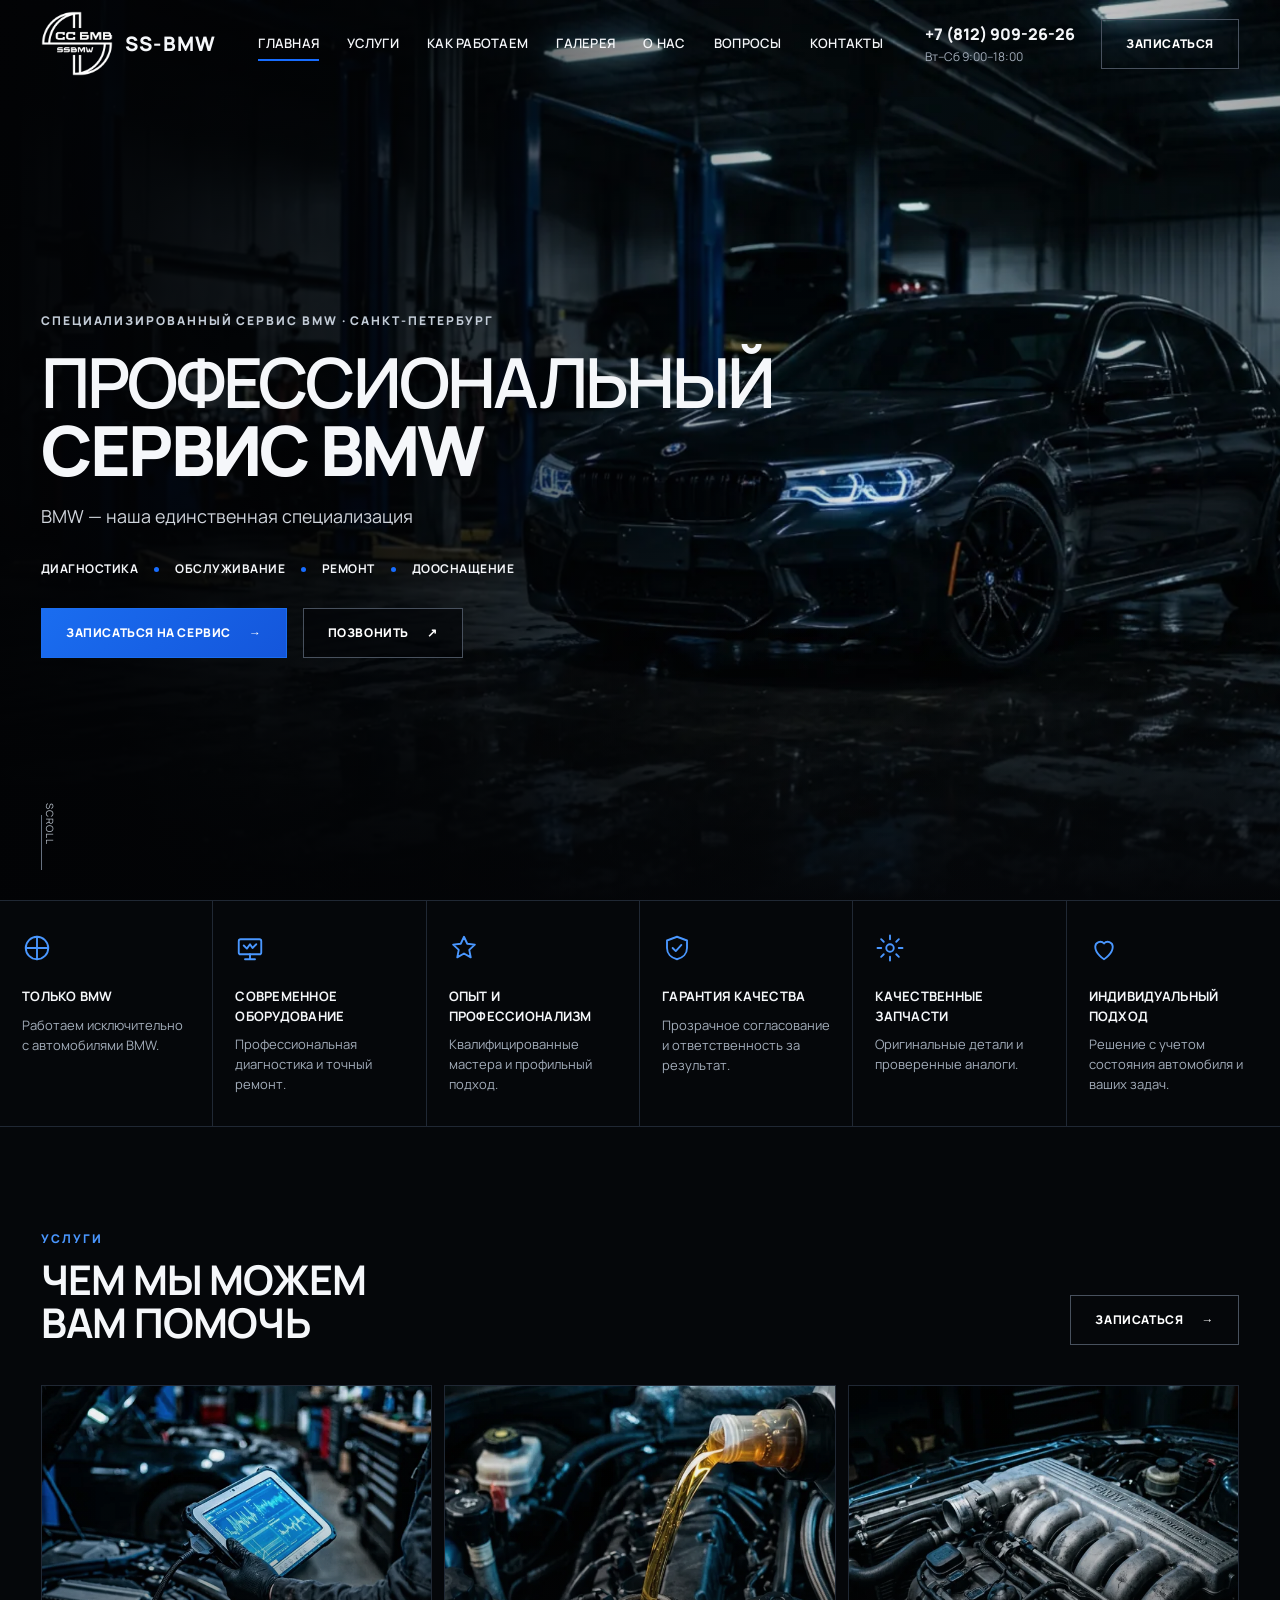
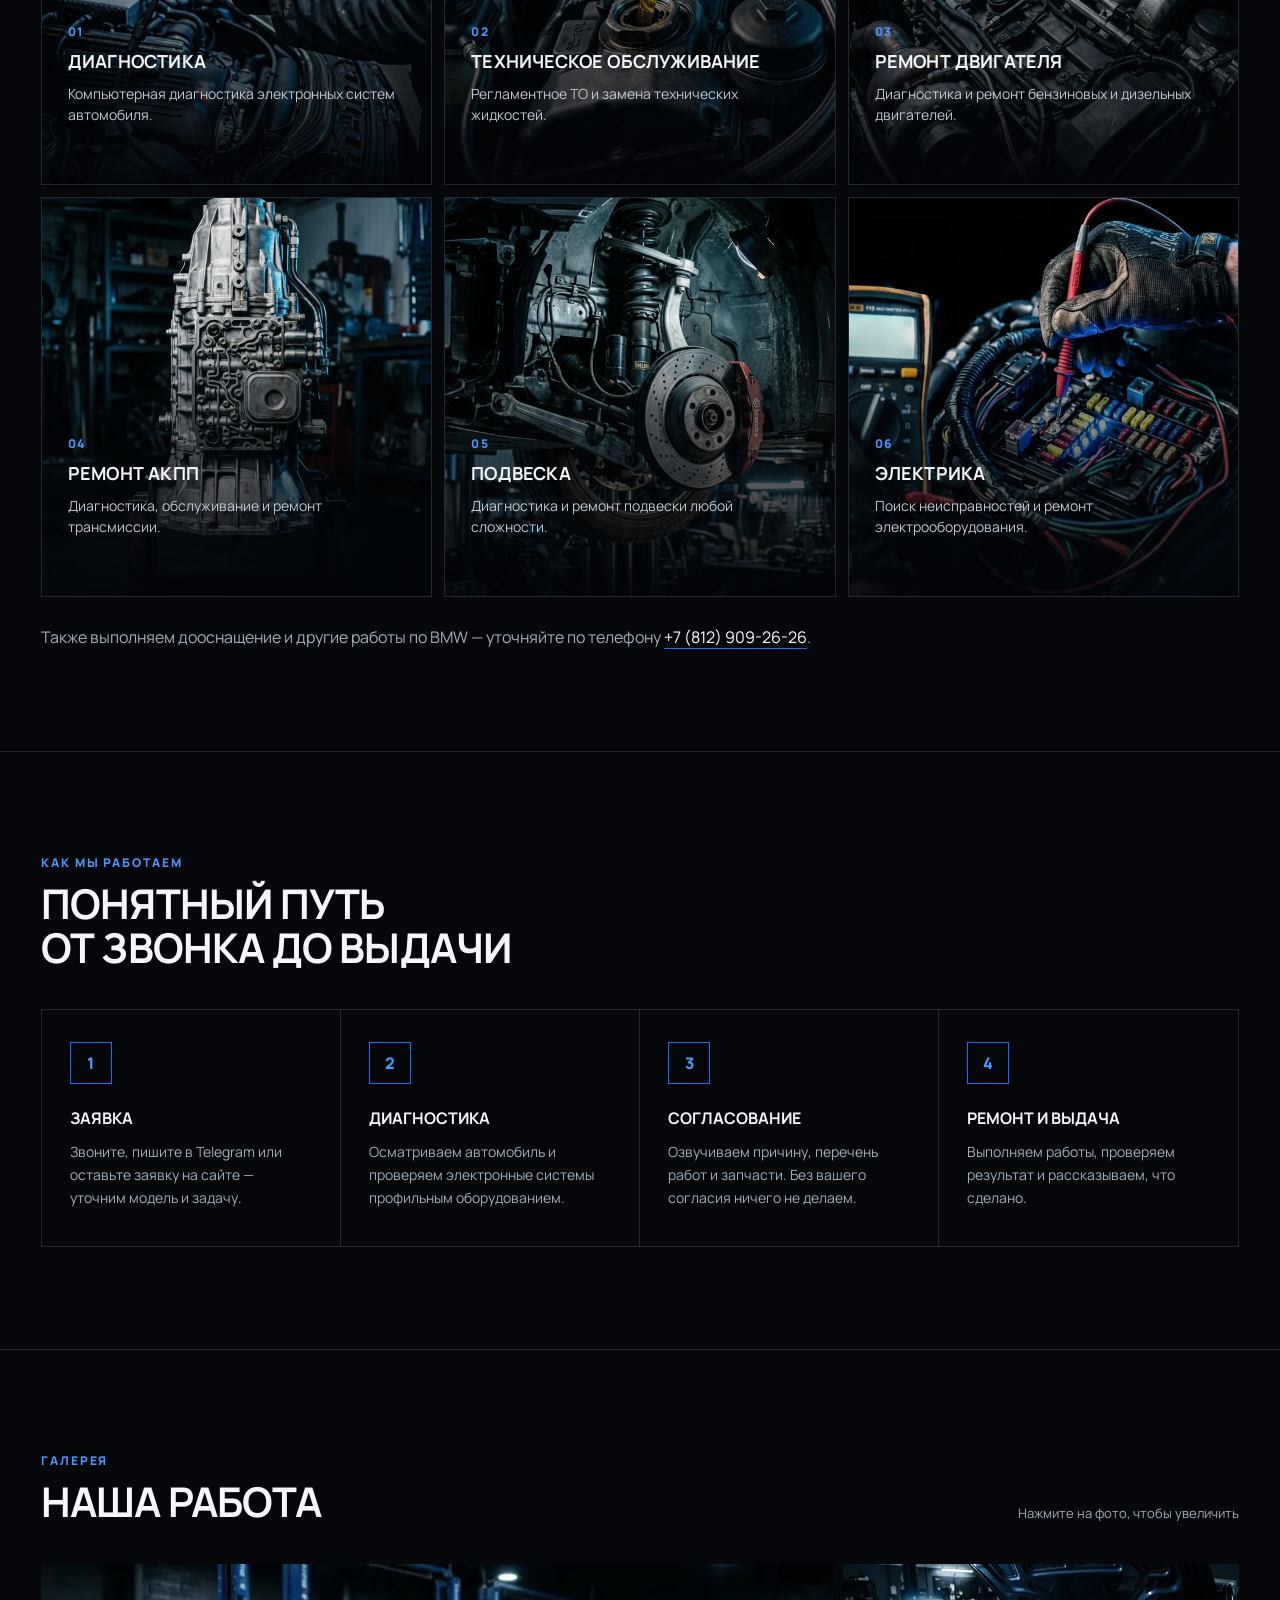
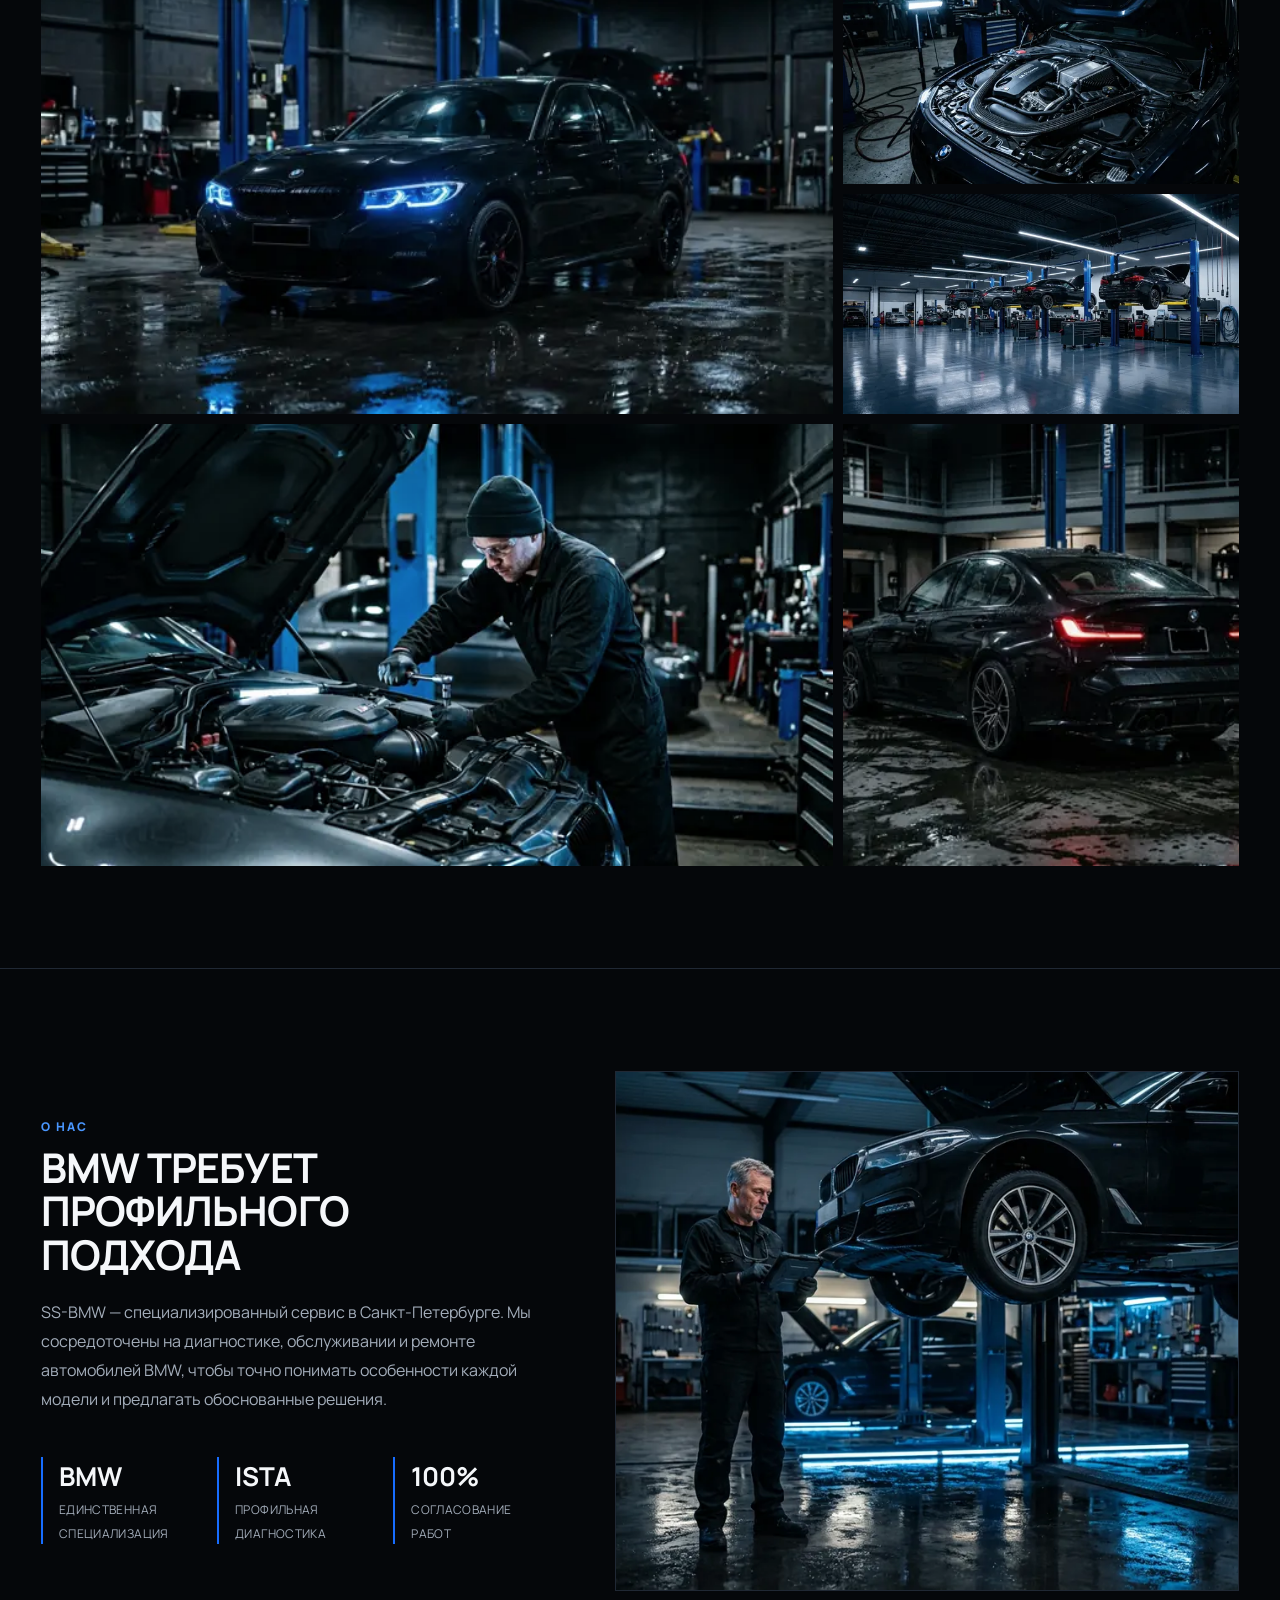
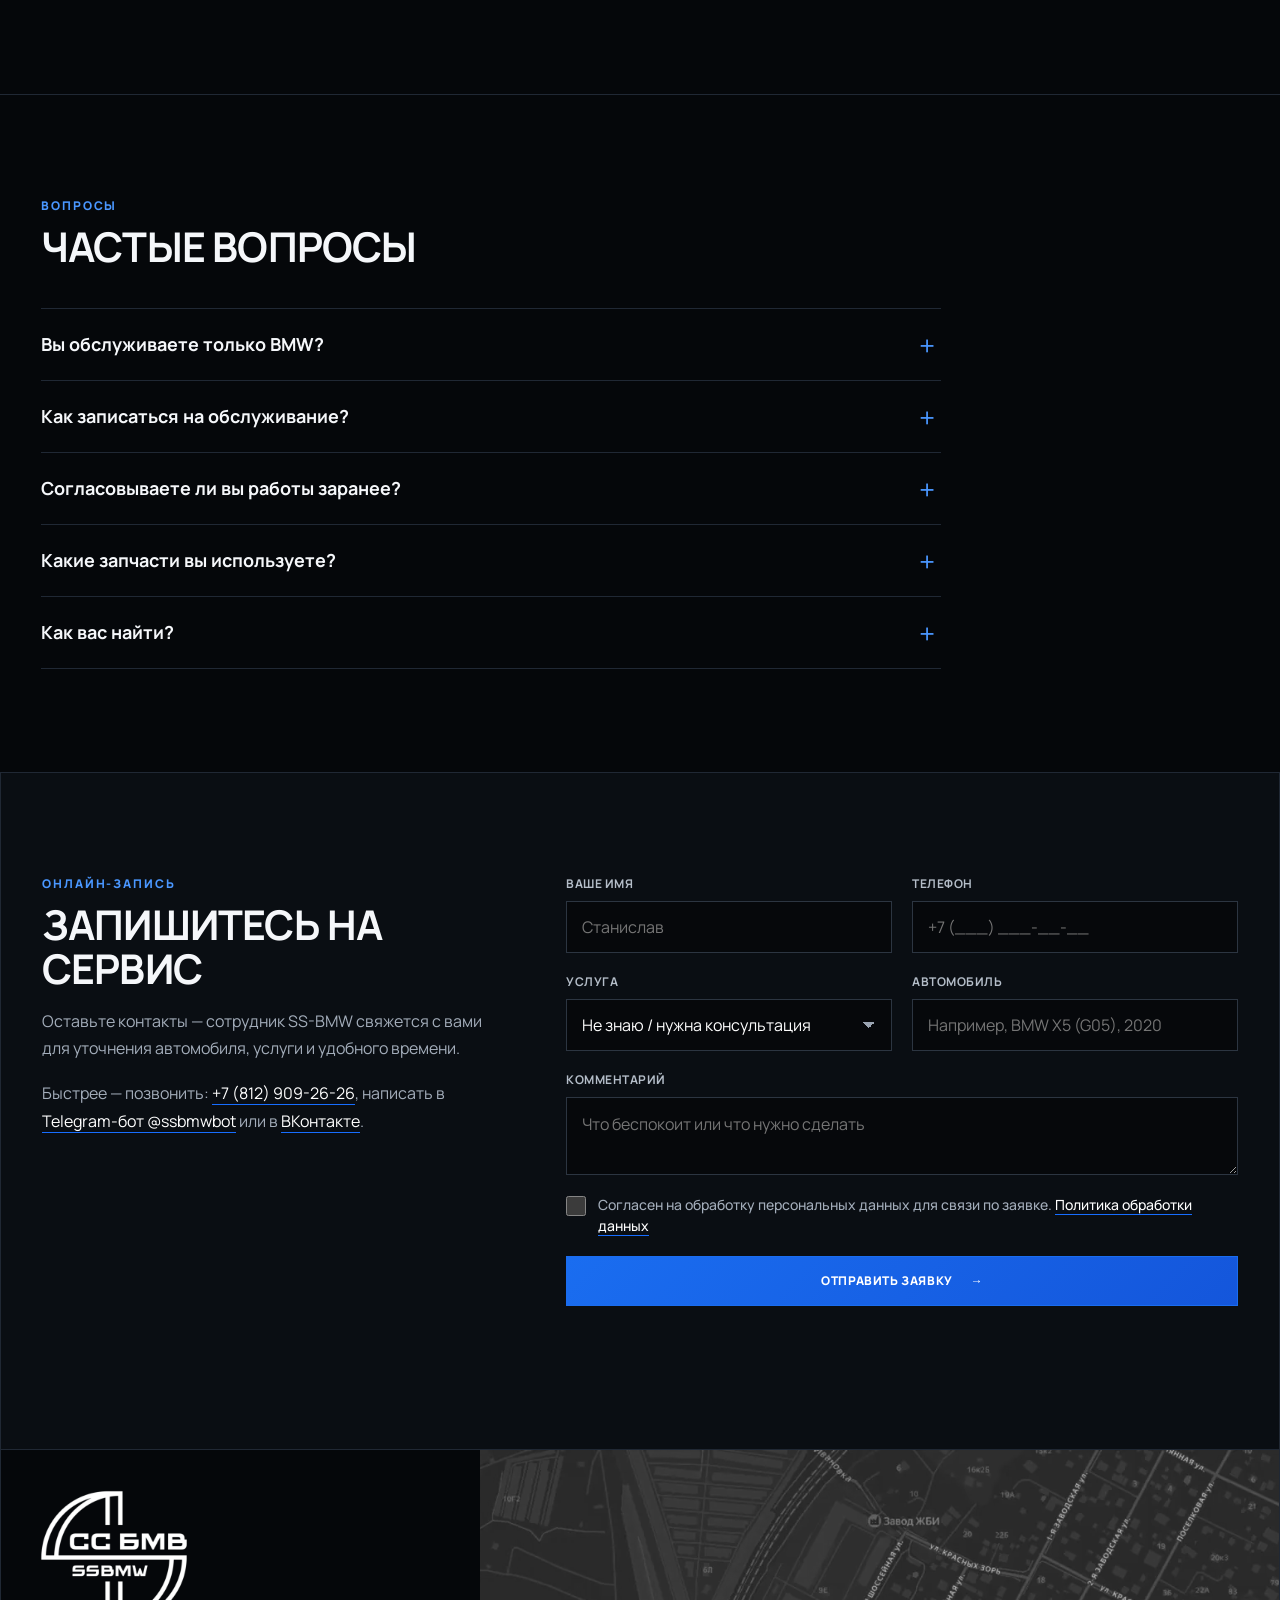
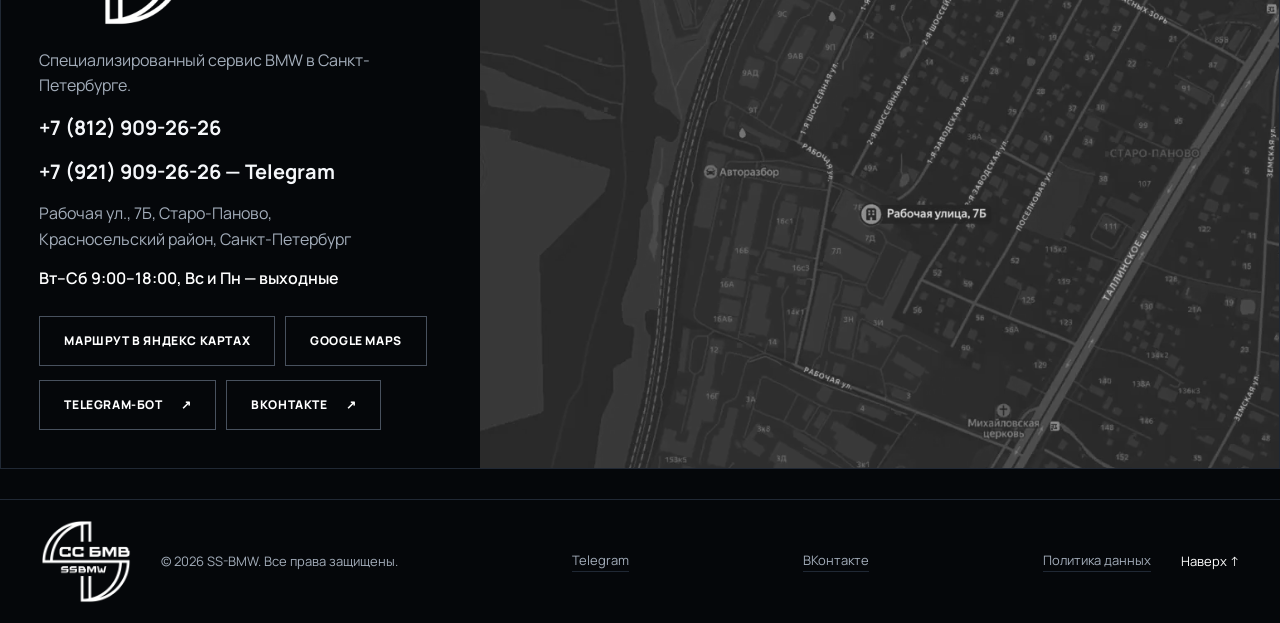
==== commit f198eaa5: "Revert "График по заказчику: Вт–Сб 10:00–20:00 (шапка, контакты, FAQ, JSON-LD)" This reverts commit " ====
--- a/index.html
+++ b/index.html
@@ -56,8 +56,8 @@
     "openingHoursSpecification": {
       "@type": "OpeningHoursSpecification",
       "dayOfWeek": ["Tuesday","Wednesday","Thursday","Friday","Saturday"],
-      "opens": "10:00",
-      "closes": "20:00"
+      "opens": "09:00",
+      "closes": "18:00"
     },
     "sameAs": ["https://t.me/ssbmwbot", "https://vk.ru/ssbmw"],
     "knowsAbout": ["BMW", "диагностика BMW", "ремонт АКПП", "ремонт двигателя BMW", "ISTA"]
@@ -85,7 +85,7 @@
     <div class="header-actions">
       <div class="phone-block">
         <a href="tel:+78129092626">+7 (812) 909-26-26</a>
-        <small>Вт–Сб 10:00–20:00</small>
+        <small>Вт–Сб 9:00–18:00</small>
       </div>
       <a class="btn btn-outline desktop" href="#booking">Записаться</a>
       <button class="menu" id="menuBtn" type="button" aria-label="Открыть меню" aria-expanded="false" aria-controls="nav"><i></i><i></i></button>
@@ -246,7 +246,7 @@
         </details>
         <details>
           <summary>Как вас найти?</summary>
-          <p>Рабочая ул., 7Б, Старо-Паново, Красносельский район, Санкт-Петербург. Работаем со вторника по субботу, с 10:00 до 20:00 (Вс и Пн — выходные).</p>
+          <p>Рабочая ул., 7Б, Старо-Паново, Красносельский район, Санкт-Петербург. Работаем со вторника по субботу, с 9:00 до 18:00 (Вс и Пн — выходные).</p>
         </details>
       </div>
     </section>
@@ -291,7 +291,7 @@
         <a href="tel:+78129092626">+7 (812) 909-26-26</a>
         <a href="https://t.me/+79219092626" target="_blank" rel="noopener">+7 (921) 909-26-26 — Telegram</a>
         <address>Рабочая ул., 7Б, Старо-Паново,<br>Красносельский район, Санкт-Петербург</address>
-        <p class="hours">Вт–Сб 10:00–20:00, Вс и Пн — выходные</p>
+        <p class="hours">Вт–Сб 9:00–18:00, Вс и Пн — выходные</p>
         <div class="route">
           <a class="btn btn-outline" href="https://yandex.ru/maps/?text=%D0%A1%D0%B0%D0%BD%D0%BA%D1%82-%D0%9F%D0%B5%D1%82%D0%B5%D1%80%D0%B1%D1%83%D1%80%D0%B3%2C%20%D0%A1%D1%82%D0%B0%D1%80%D0%BE-%D0%9F%D0%B0%D0%BD%D0%BE%D0%B2%D0%BE%2C%20%D0%A0%D0%B0%D0%B1%D0%BE%D1%87%D0%B0%D1%8F%20%D1%83%D0%BB%D0%B8%D1%86%D0%B0%2C%207%D0%91&ll=30.1677%2C59.8142&z=16" target="_blank" rel="noopener">Маршрут в Яндекс Картах</a>
           <a class="btn btn-outline" href="https://www.google.com/maps/search/?api=1&query=%D0%A0%D0%B0%D0%B1%D0%BE%D1%87%D0%B0%D1%8F%20%D1%83%D0%BB%D0%B8%D1%86%D0%B0%207%D0%91%2C%20%D0%A1%D1%82%D0%B0%D1%80%D0%BE-%D0%9F%D0%B0%D0%BD%D0%BE%D0%B2%D0%BE%2C%20%D0%A1%D0%B0%D0%BD%D0%BA%D1%82-%D0%9F%D0%B5%D1%82%D0%B5%D1%80%D0%B1%D1%83%D1%80%D0%B3" target="_blank" rel="noopener">Google Maps</a>
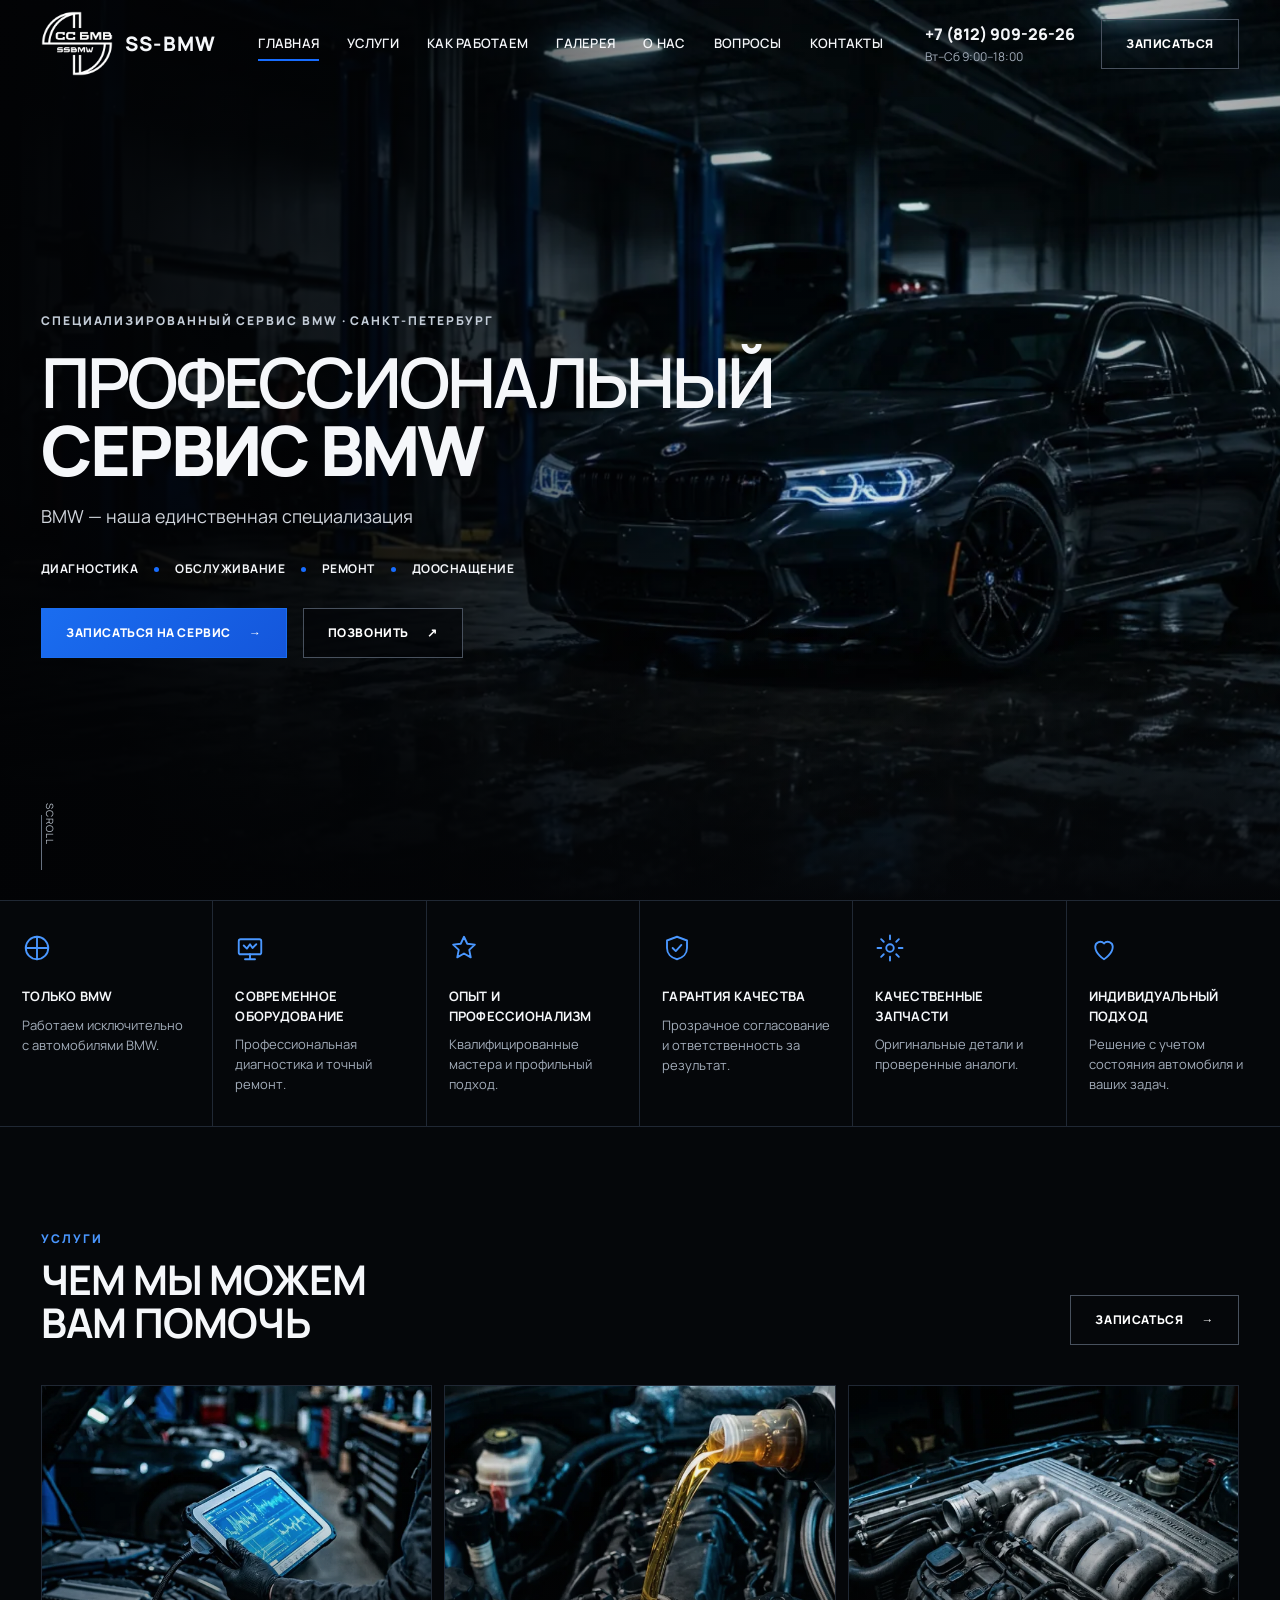
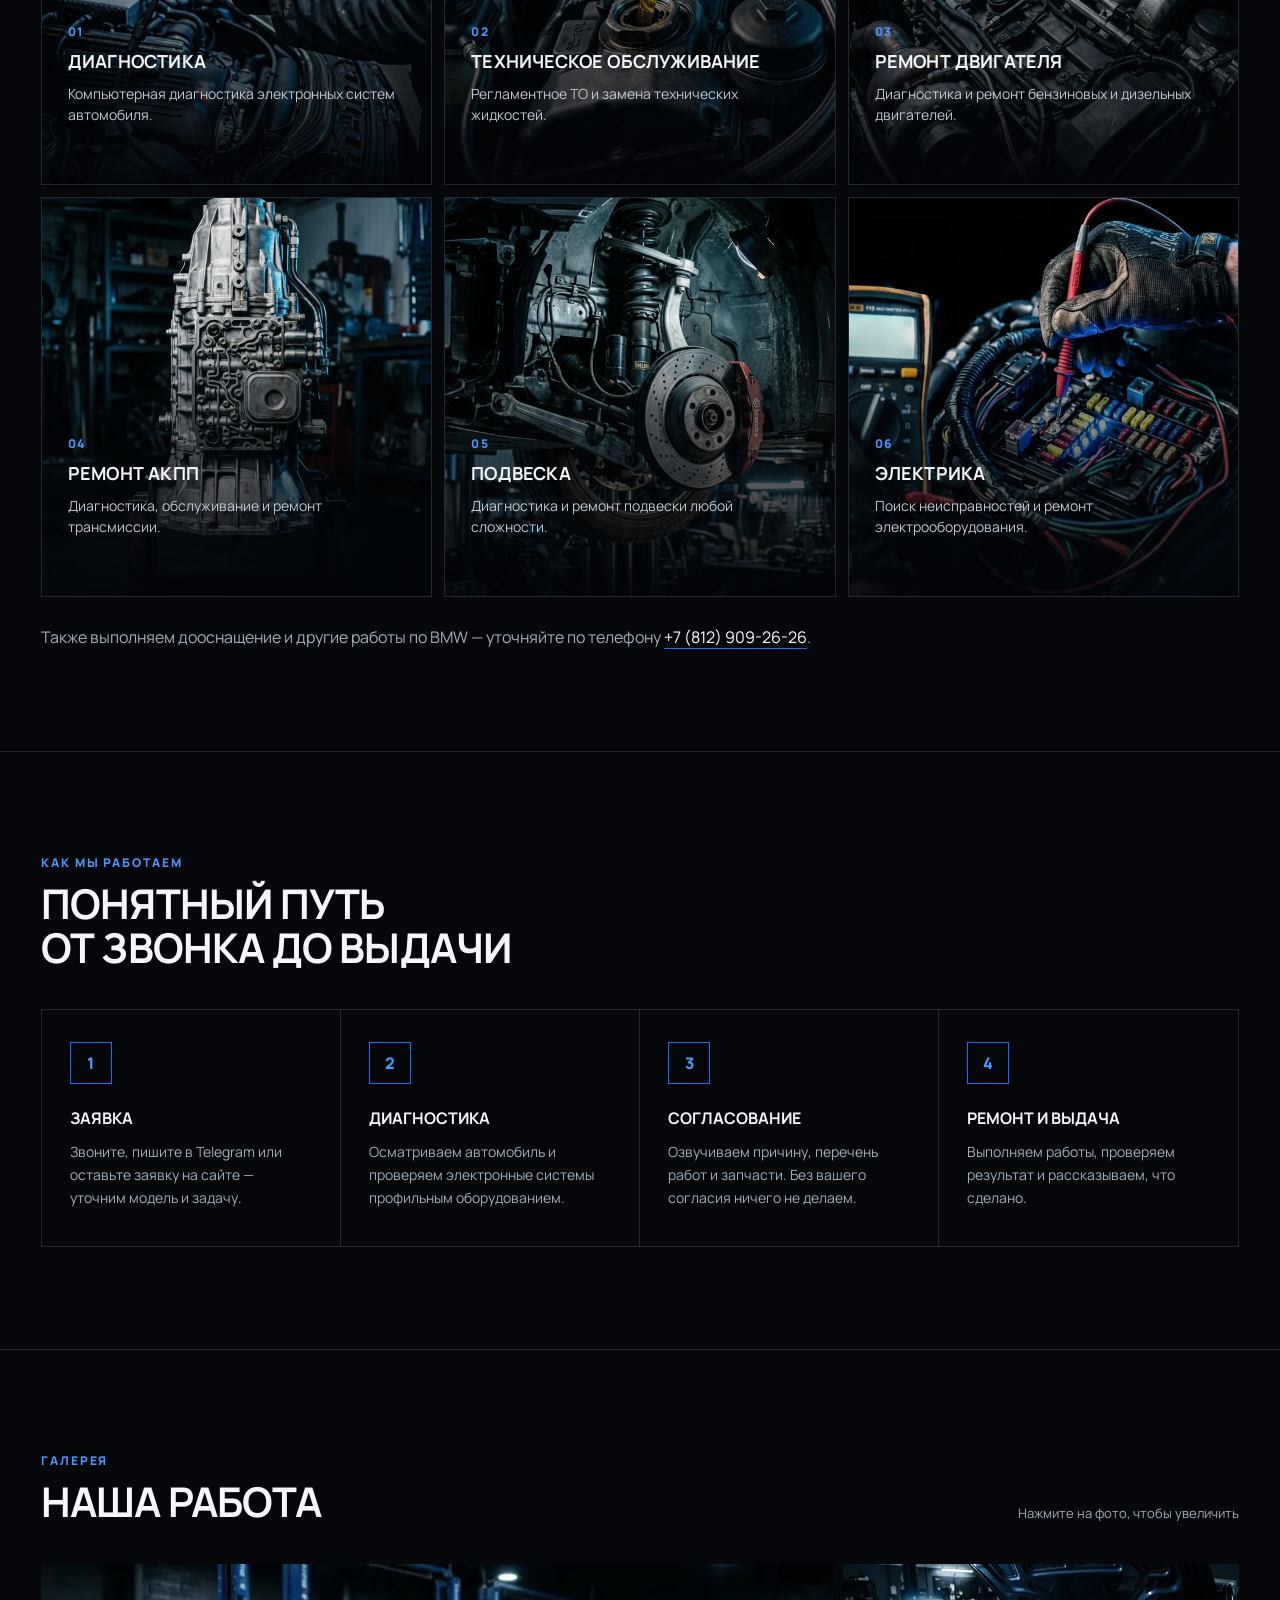
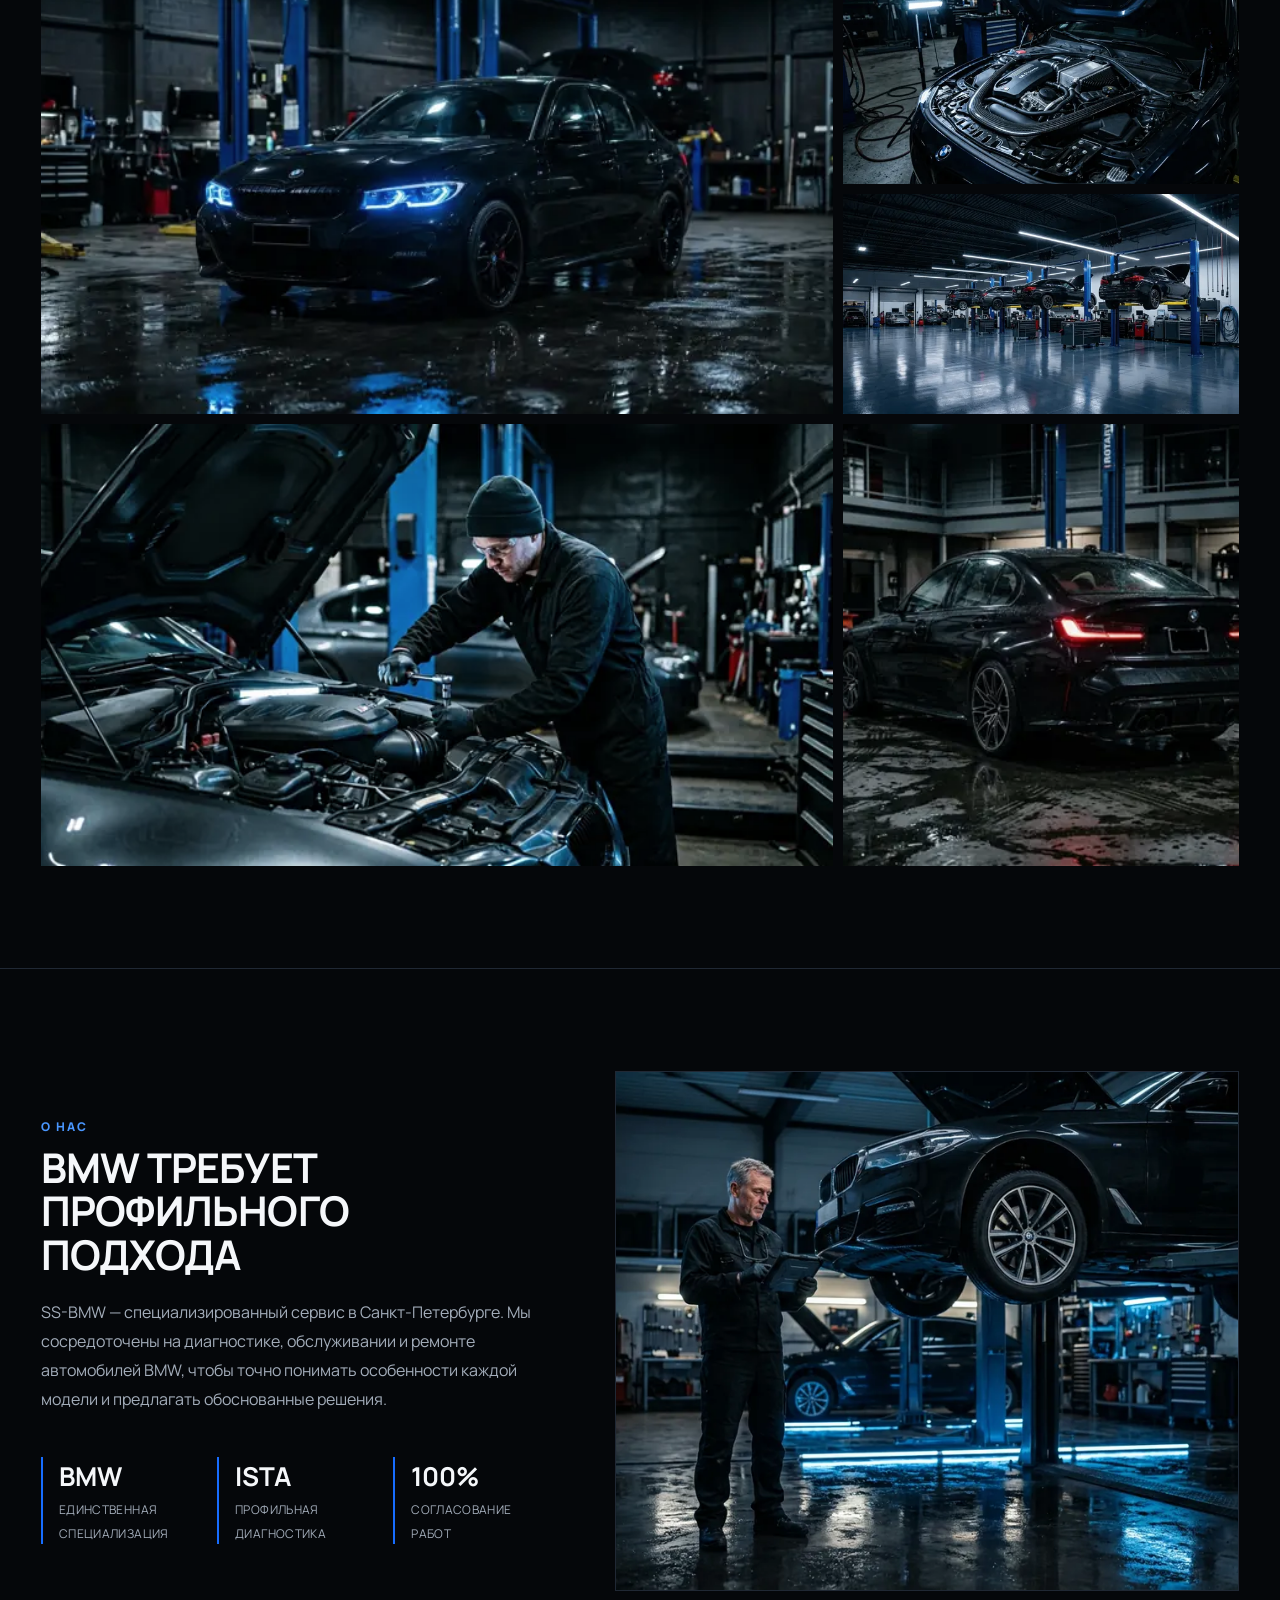
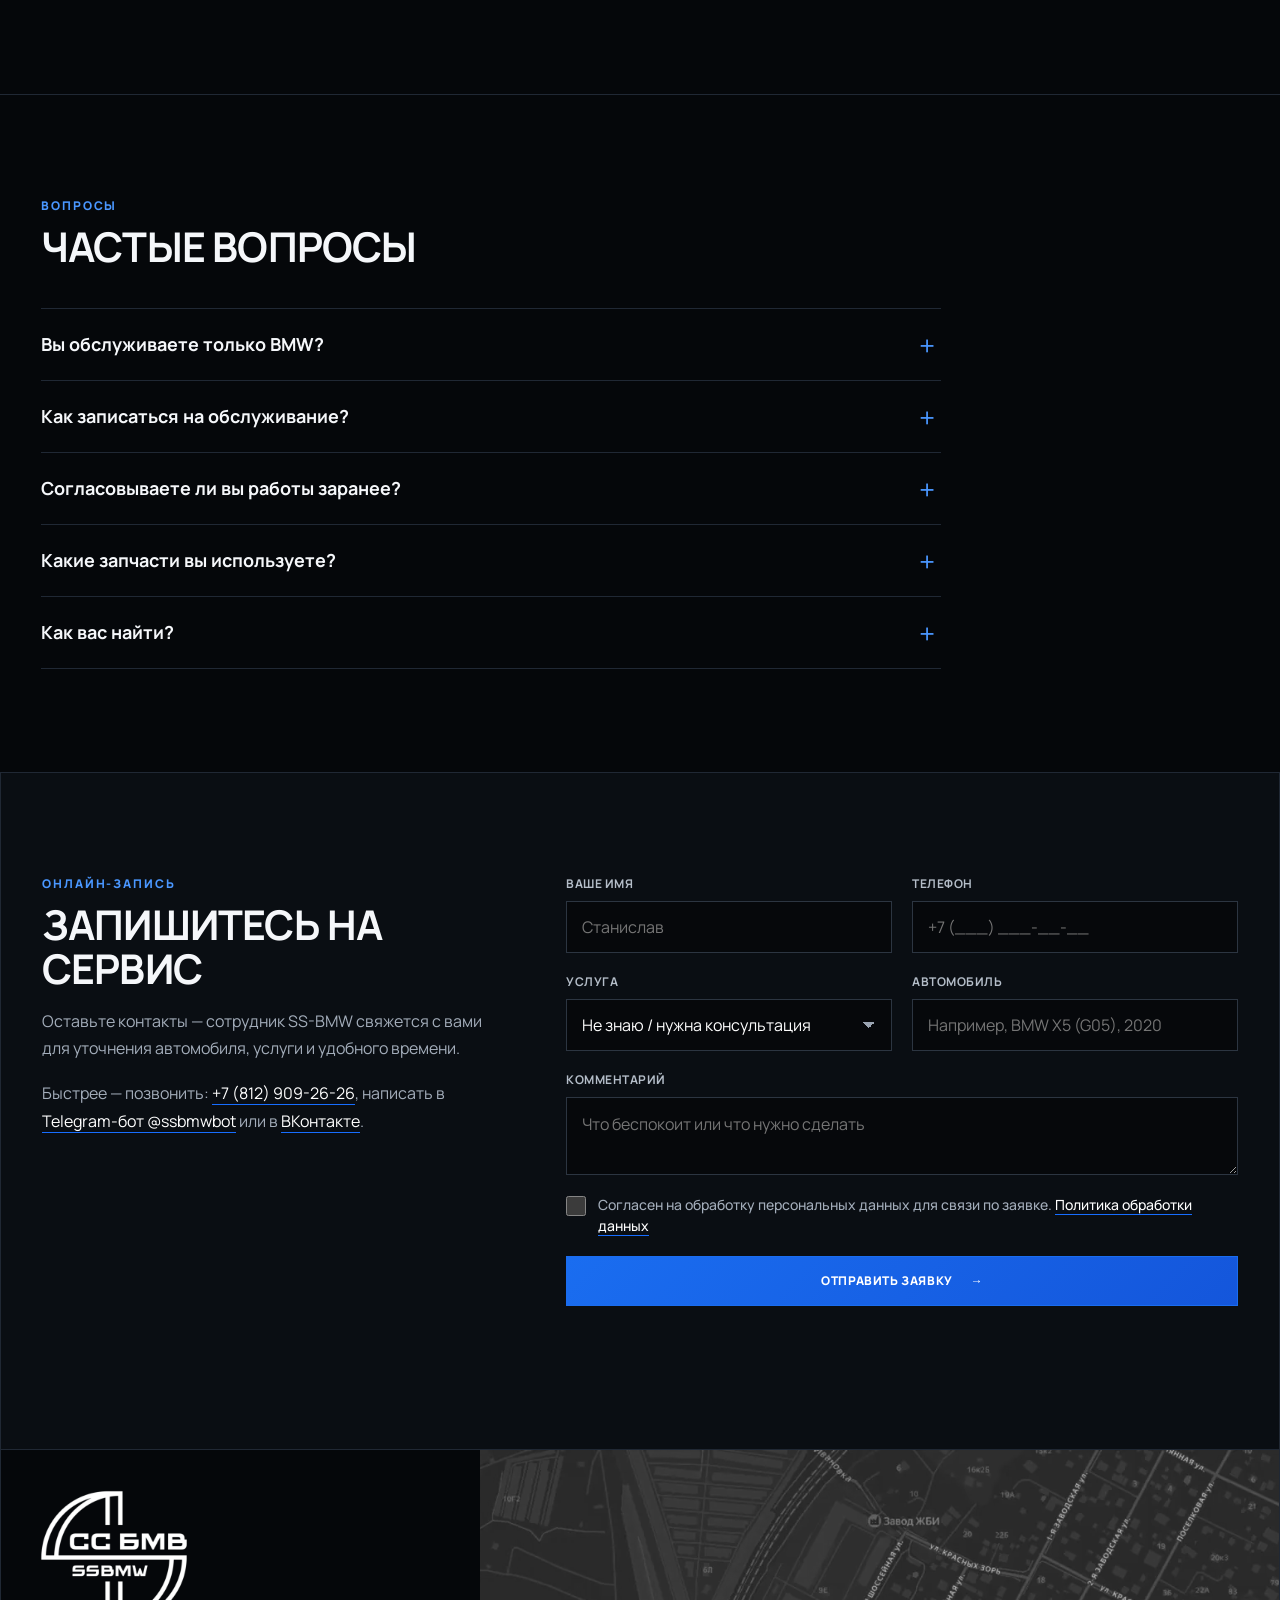
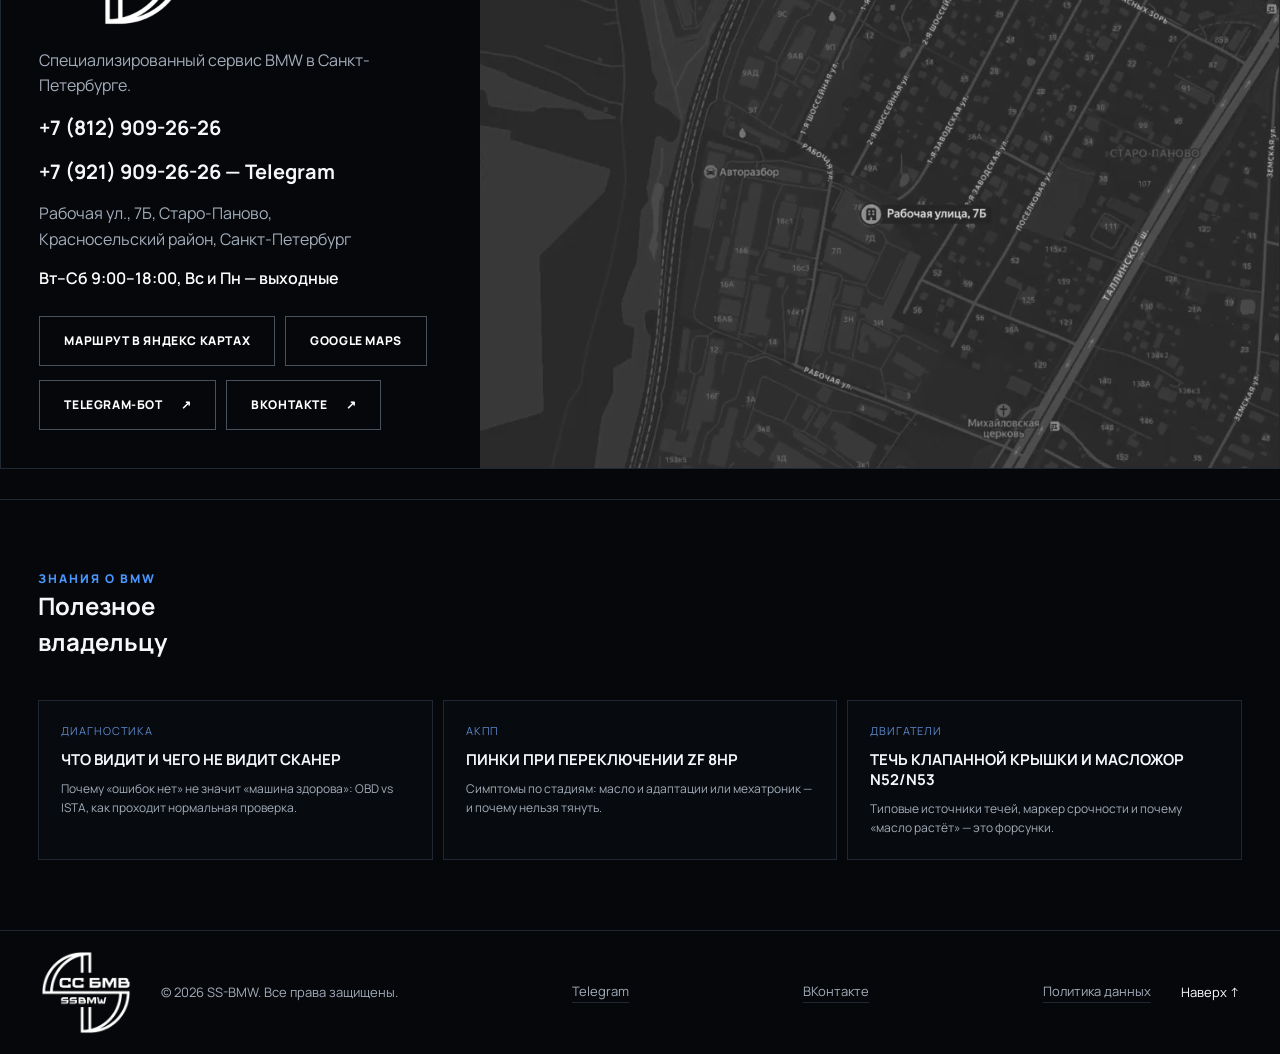
==== commit 731b47f3: "SEO-статьи: раздел «Знания о BMW» на лэндинге (без ссылок в навигации) + 3 статьи (диагностика/ZF 8H" ====
--- a/index.html
+++ b/index.html
@@ -32,6 +32,7 @@
   <link rel="preload" href="assets/fonts/manrope-cyrillic-wght-normal.woff2" as="font" type="font/woff2" crossorigin>
   <link rel="preload" as="image" href="assets/img/hero.webp" imagesrcset="assets/img/hero-800.webp 800w, assets/img/hero.webp 1600w" imagesizes="100vw" fetchpriority="high">
   <link rel="stylesheet" href="css/styles.css?v=8">
+  <link rel="stylesheet" href="articles.css?v=1">
 
   <noscript><style>.reveal,.fade-in{opacity:1!important;transform:none!important}</style></noscript>
 
@@ -305,6 +306,16 @@
     </section>
   </main>
 
+
+    <!-- 10. ЗНАНИЯ О BMW (SEO-статьи; в навигацию сознательно не выносим) -->
+    <section class="hub" id="knowledge" aria-label="Знания о BMW">
+      <div class="section-head"><div><p class="eyebrow blue">Знания о BMW</p><h2>Полезное<br>владельцу</h2></div></div>
+      <div class="hub-grid">
+        <a class="hub-card" href="/articles/diagnostika-bmw.html"><span>Диагностика</span><h3>Что видит и чего не видит сканер</h3><p>Почему «ошибок нет» не значит «машина здорова»: OBD vs ISTA, как проходит нормальная проверка.</p></a>
+        <a class="hub-card" href="/articles/akpp-zf8hp-pinki.html"><span>АКПП</span><h3>Пинки при переключении ZF 8HP</h3><p>Симптомы по стадиям: масло и адаптации или мехатроник — и почему нельзя тянуть.</p></a>
+        <a class="hub-card" href="/articles/n52-n53-maslozhir.html"><span>Двигатели</span><h3>Течь клапанной крышки и масложор N52/N53</h3><p>Типовые источники течей, маркер срочности и почему «масло растёт» — это форсунки.</p></a>
+      </div>
+    </section>
   <footer>
     <img src="assets/brand/logo.webp" alt="SS-BMW" width="400" height="366" loading="lazy">
     <span>© 2026 SS-BMW. Все права защищены.</span>
--- a/articles.css
+++ b/articles.css
@@ -0,0 +1,30 @@
+/* Статьи: типографика поверх тёмной темы сайта */
+.article { max-width: 820px; margin: 0 auto; padding: 140px 5vw 60px; }
+.article .eyebrow { margin-bottom: 8px; }
+.article h1 { font-size: clamp(30px, 4vw, 46px); line-height: 1.1; text-transform: uppercase; letter-spacing: -.02em; margin: 0 0 14px; }
+.article-meta { color: var(--muted); font-size: 12px; margin-bottom: 34px; }
+.article-meta a { color: #7fa8e0; }
+.article p, .article li { color: #c6ccd4; line-height: 1.75; font-size: 16px; }
+.article p.lead { font-size: 18px; color: #e6eaee; }
+.article h2 { font-size: 24px; margin: 40px 0 14px; text-transform: uppercase; letter-spacing: -.01em; }
+.article h3 { font-size: 17px; margin: 26px 0 10px; color: #e6eaee; }
+.article ul, .article ol { padding-left: 22px; margin: 12px 0; }
+.article li { margin-bottom: 8px; }
+.article strong { color: #fff; }
+.article .note { border-left: 2px solid var(--blue); padding: 12px 16px; background: #0a0e13; margin: 22px 0; font-size: 14px; color: #aeb7c2; }
+.article-cta { border: 1px solid var(--line); background: #0a0e13; padding: 28px; margin: 44px 0 0; display: flex; flex-wrap: wrap; gap: 16px; align-items: center; justify-content: space-between; }
+.article-cta p { margin: 0; font-size: 15px; }
+.article-nav { max-width: 820px; margin: 0 auto; padding: 0 5vw 70px; display: flex; flex-wrap: wrap; gap: 10px; }
+.article-nav a { border: 1px solid var(--line); padding: 10px 16px; font-size: 13px; color: #aeb7c2; transition: .25s; }
+.article-nav a:hover { border-color: #48515e; color: #fff; }
+.crumbs { max-width: 820px; margin: 0 auto; padding: 120px 5vw 0; color: var(--muted); font-size: 12px; }
+.crumbs a { color: var(--muted); }
+.crumbs a:hover { color: #fff; }
+.hub { max-width: var(--max); margin: 0 auto; padding: 70px 3vw; border-top: 1px solid var(--line); }
+.hub-grid { display: grid; grid-template-columns: repeat(3, 1fr); gap: 10px; margin-top: 30px; }
+.hub-card { border: 1px solid var(--line); padding: 22px; display: grid; gap: 10px; align-content: start; transition: .25s; background: #070a0e; }
+.hub-card:hover { border-color: #48515e; transform: translateY(-2px); }
+.hub-card span { color: #5b86c9; font-size: 11px; text-transform: uppercase; letter-spacing: .08em; }
+.hub-card h3 { margin: 0; font-size: 15px; text-transform: uppercase; line-height: 1.35; }
+.hub-card p { margin: 0; color: var(--muted); font-size: 12px; line-height: 1.55; }
+@media(max-width:1100px){ .hub-grid { grid-template-columns: 1fr; } .article { padding-top: 110px; } .crumbs { padding-top: 95px; } }
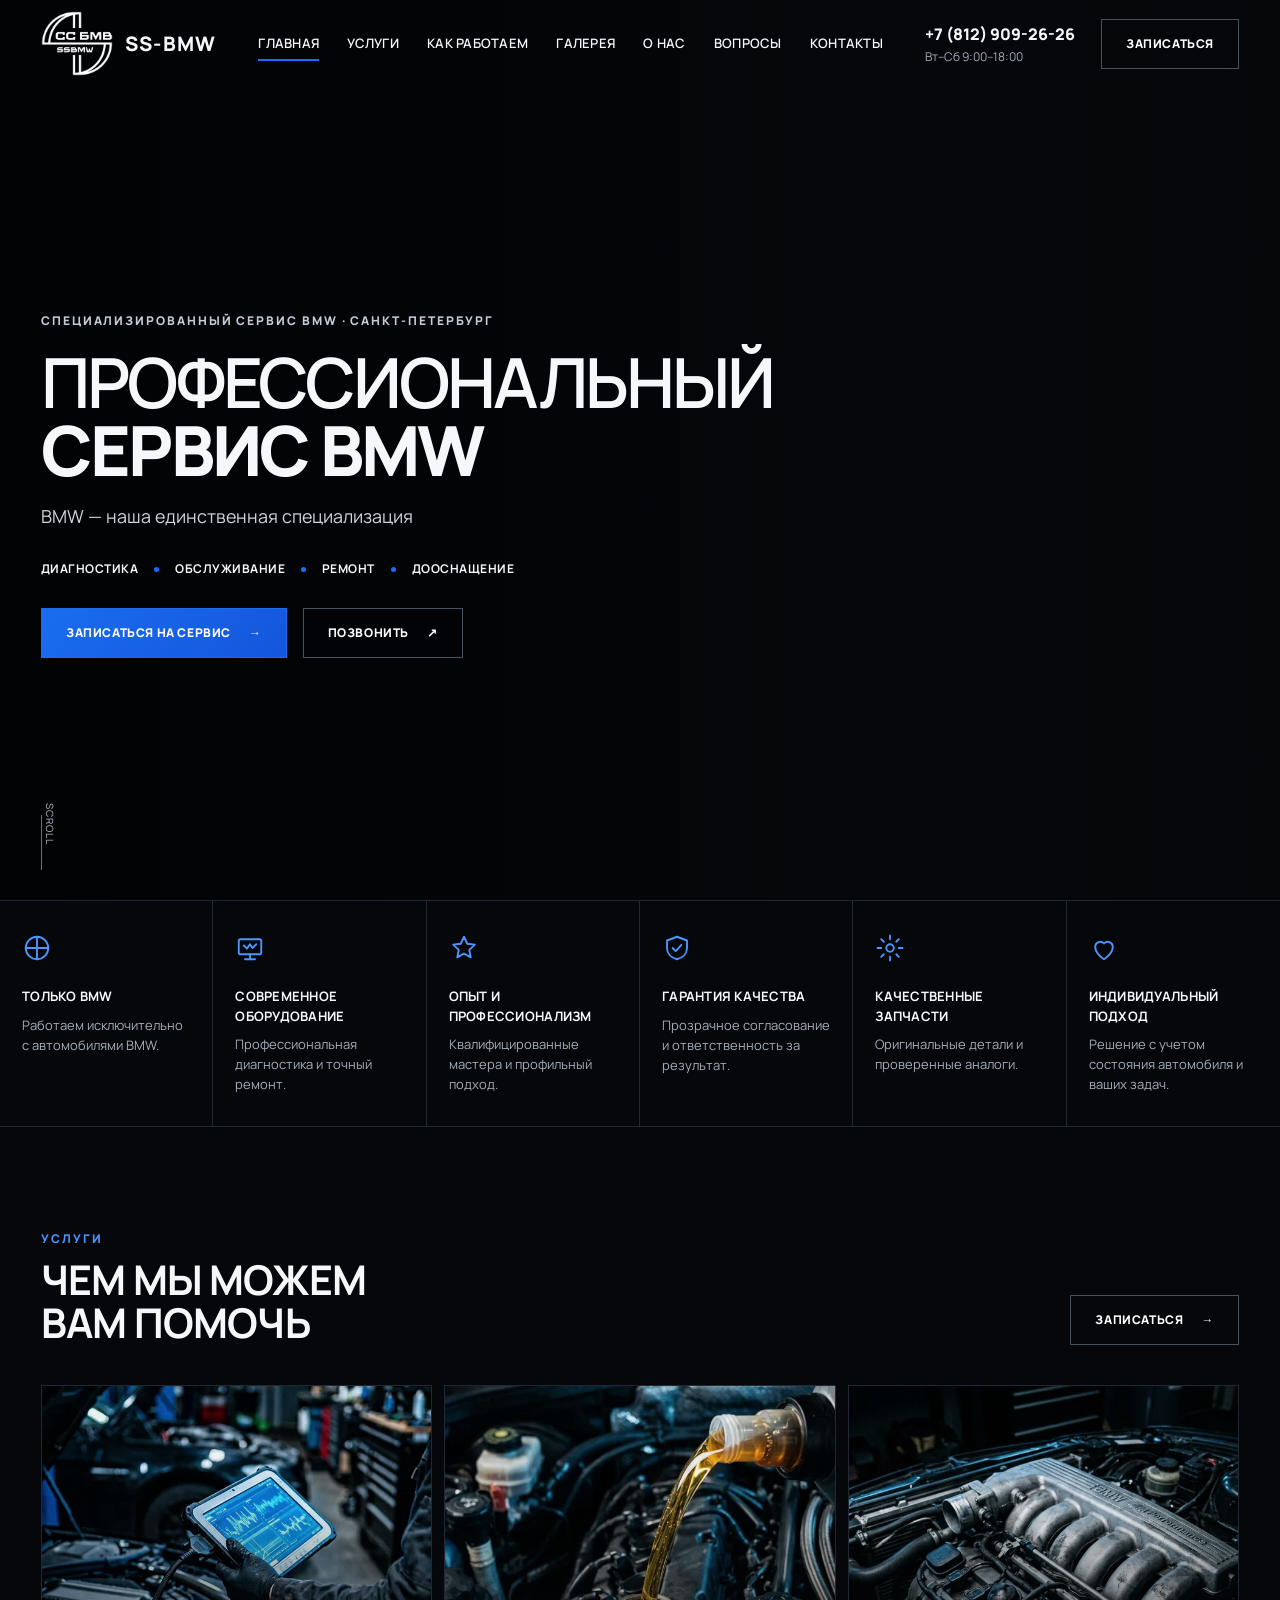
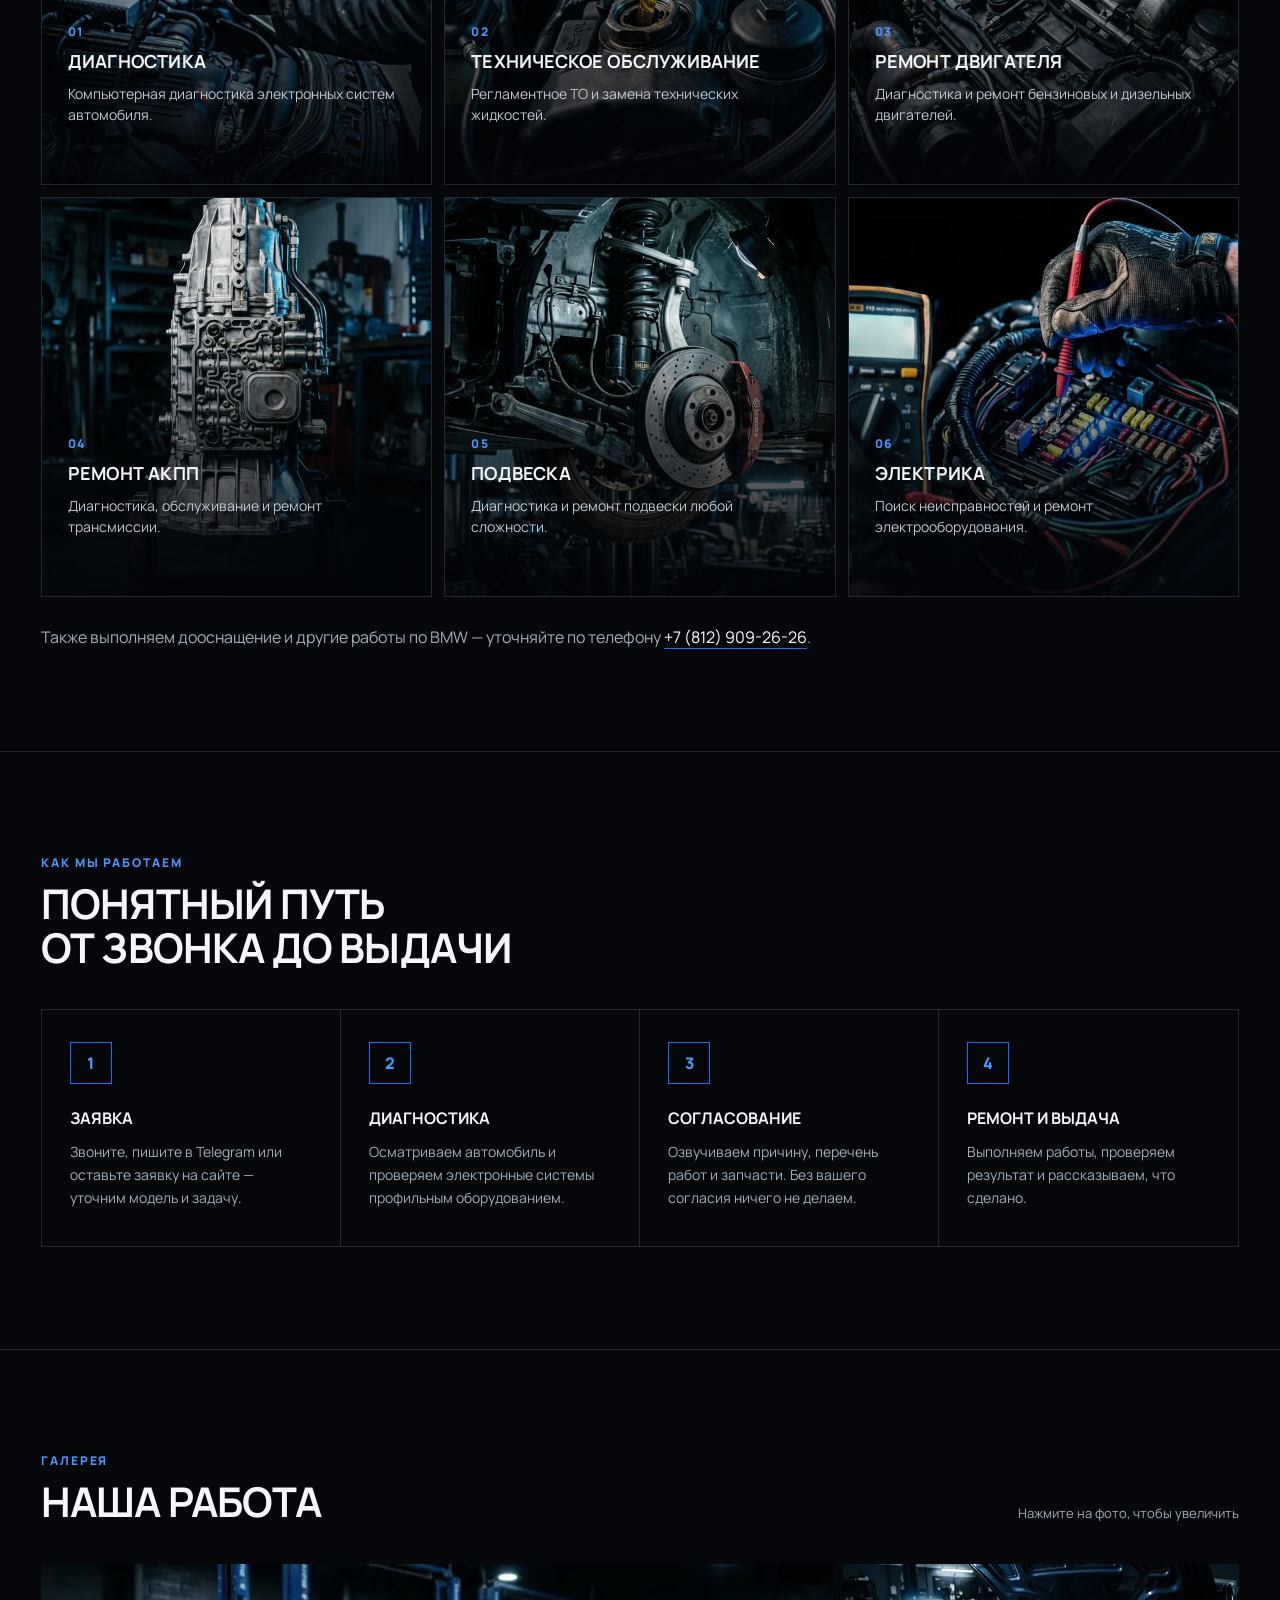
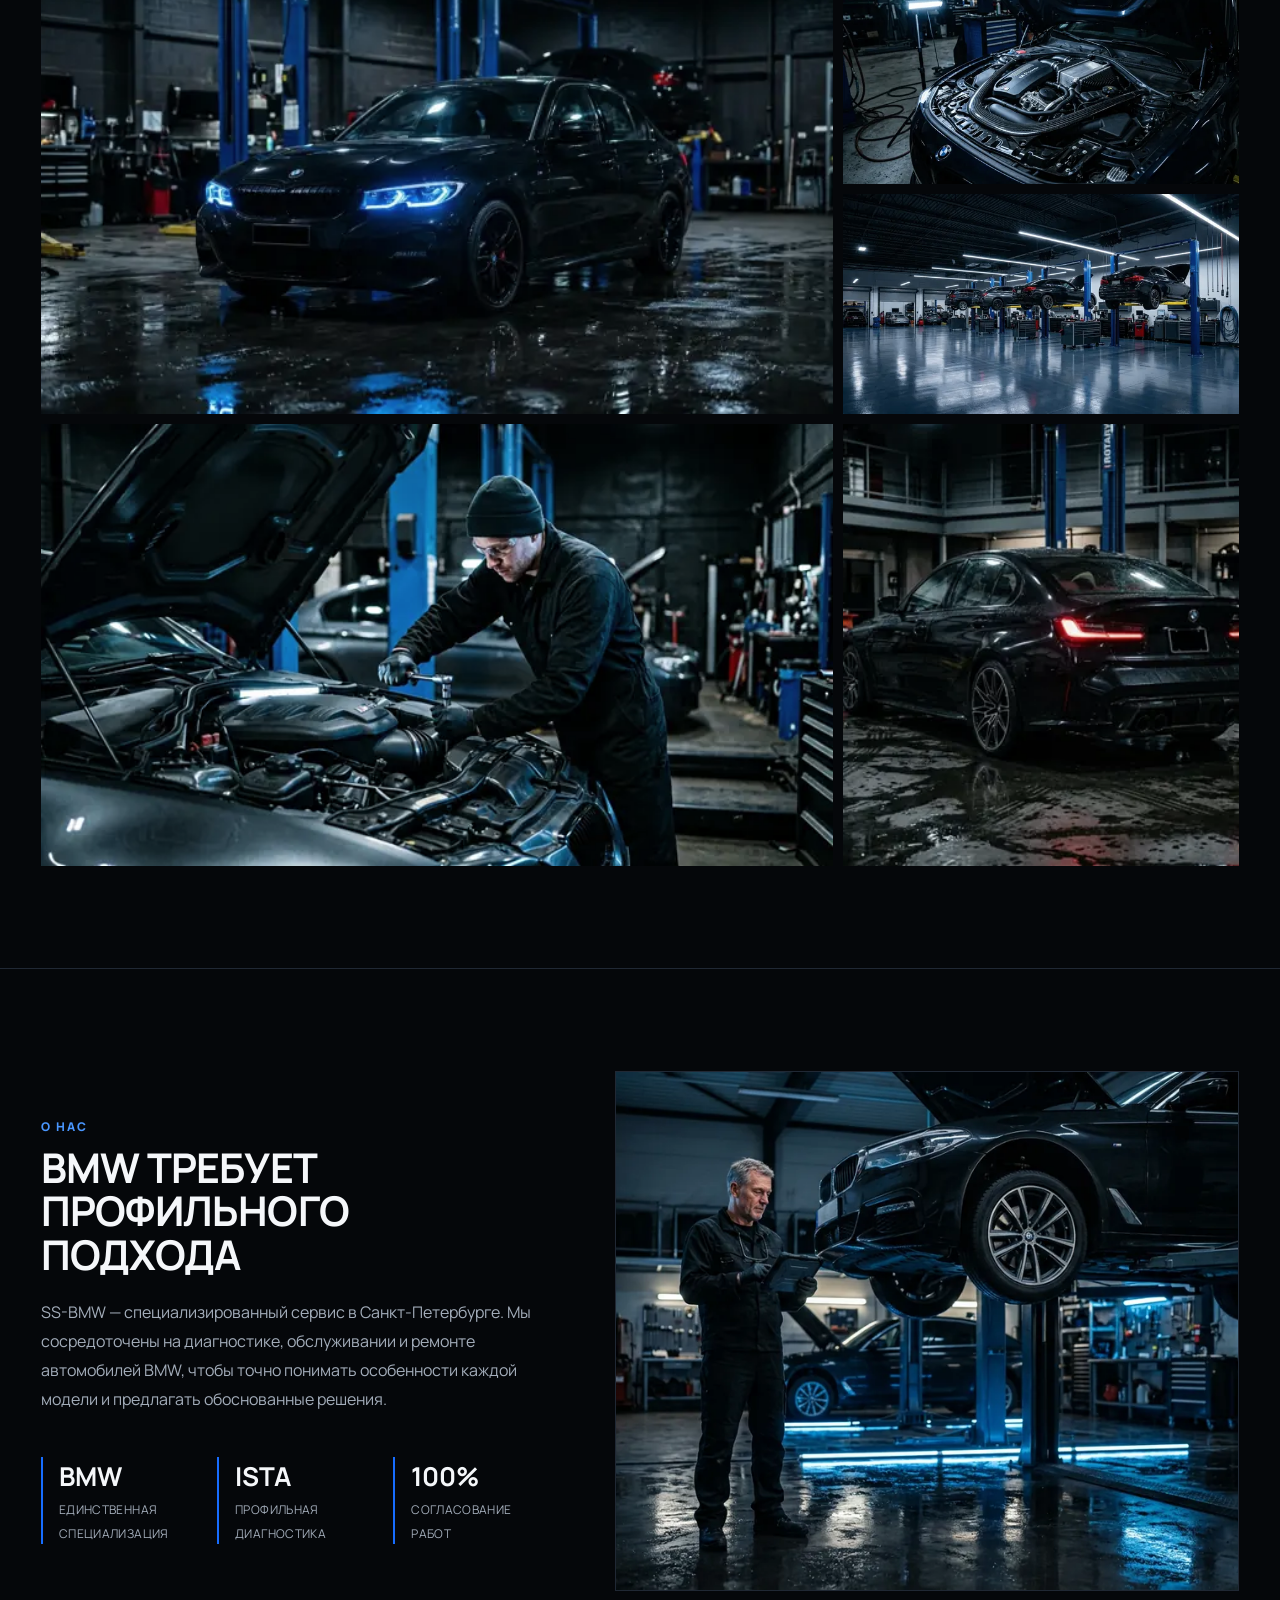
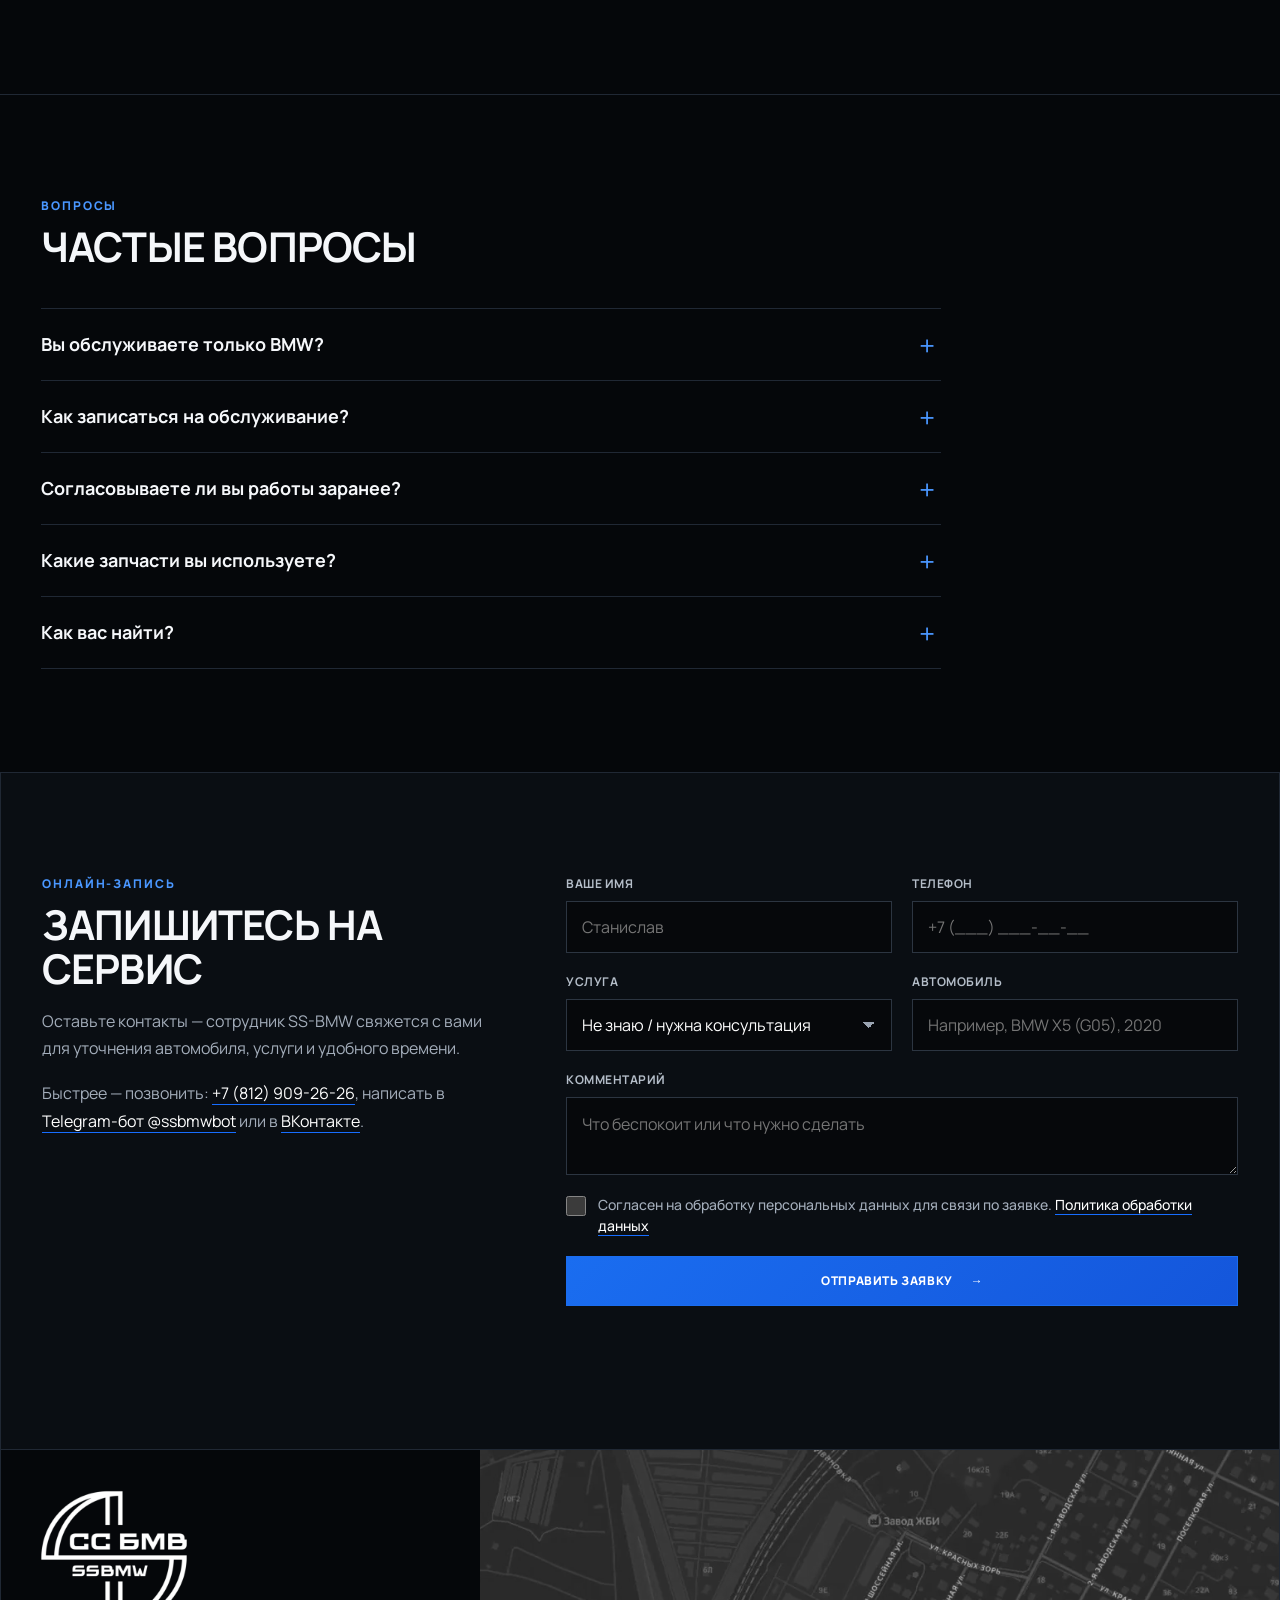
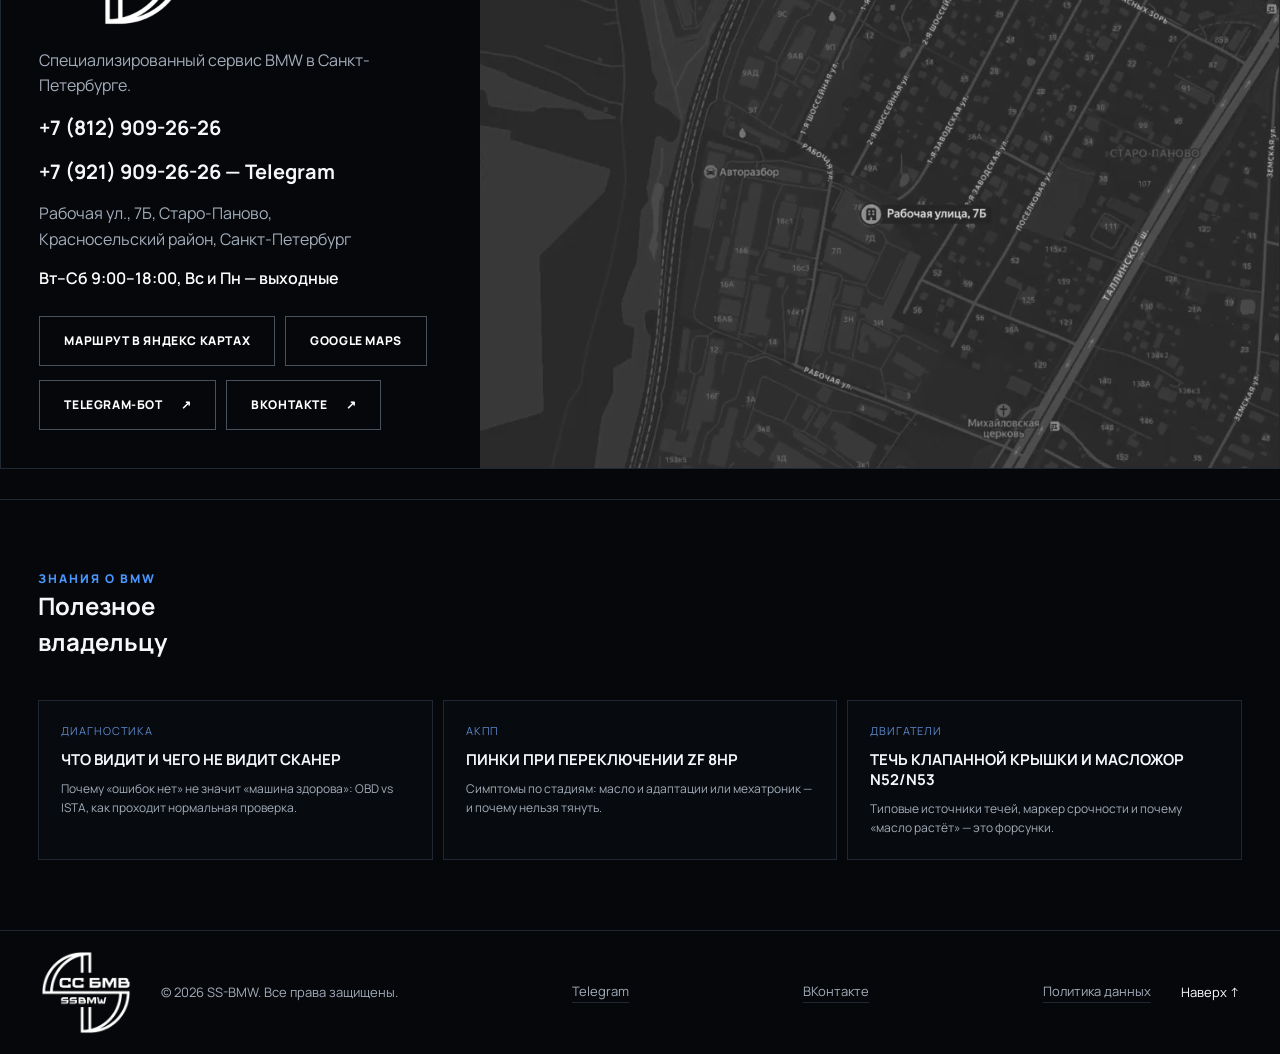
==== commit b445eadb: "Фикс: полоса 8px предыдущей секции при переходе по якорю (scroll-padding-top = высота хедера), css v" ====
--- a/index.html
+++ b/index.html
@@ -31,7 +31,7 @@
   <!-- Быстрая загрузка: шрифт и главный кадр -->
   <link rel="preload" href="assets/fonts/manrope-cyrillic-wght-normal.woff2" as="font" type="font/woff2" crossorigin>
   <link rel="preload" as="image" href="assets/img/hero.webp" imagesrcset="assets/img/hero-800.webp 800w, assets/img/hero.webp 1600w" imagesizes="100vw" fetchpriority="high">
-  <link rel="stylesheet" href="css/styles.css?v=8">
+  <link rel="stylesheet" href="css/styles.css?v=9">
   <link rel="stylesheet" href="articles.css?v=1">
 
   <noscript><style>.reveal,.fade-in{opacity:1!important;transform:none!important}</style></noscript>
--- a/css/styles.css
+++ b/css/styles.css
@@ -24,7 +24,7 @@
   --edge: max(var(--pad), calc((100vw - var(--max)) / 2 + var(--pad)));
 }
 *, *::before, *::after { box-sizing: border-box; }
-html { scroll-behavior: smooth; scroll-padding-top: calc(var(--header-h) + 8px); -webkit-text-size-adjust: 100%; }
+html { scroll-behavior: smooth; scroll-padding-top: var(--header-h); -webkit-text-size-adjust: 100%; }
 body { margin: 0; background: var(--bg); color: var(--text); font-family: Manrope, "Segoe UI", Arial, sans-serif; line-height: 1.5; -webkit-font-smoothing: antialiased; }
 a { color: inherit; text-decoration: none; }
 img { display: block; max-width: 100%; height: auto; }
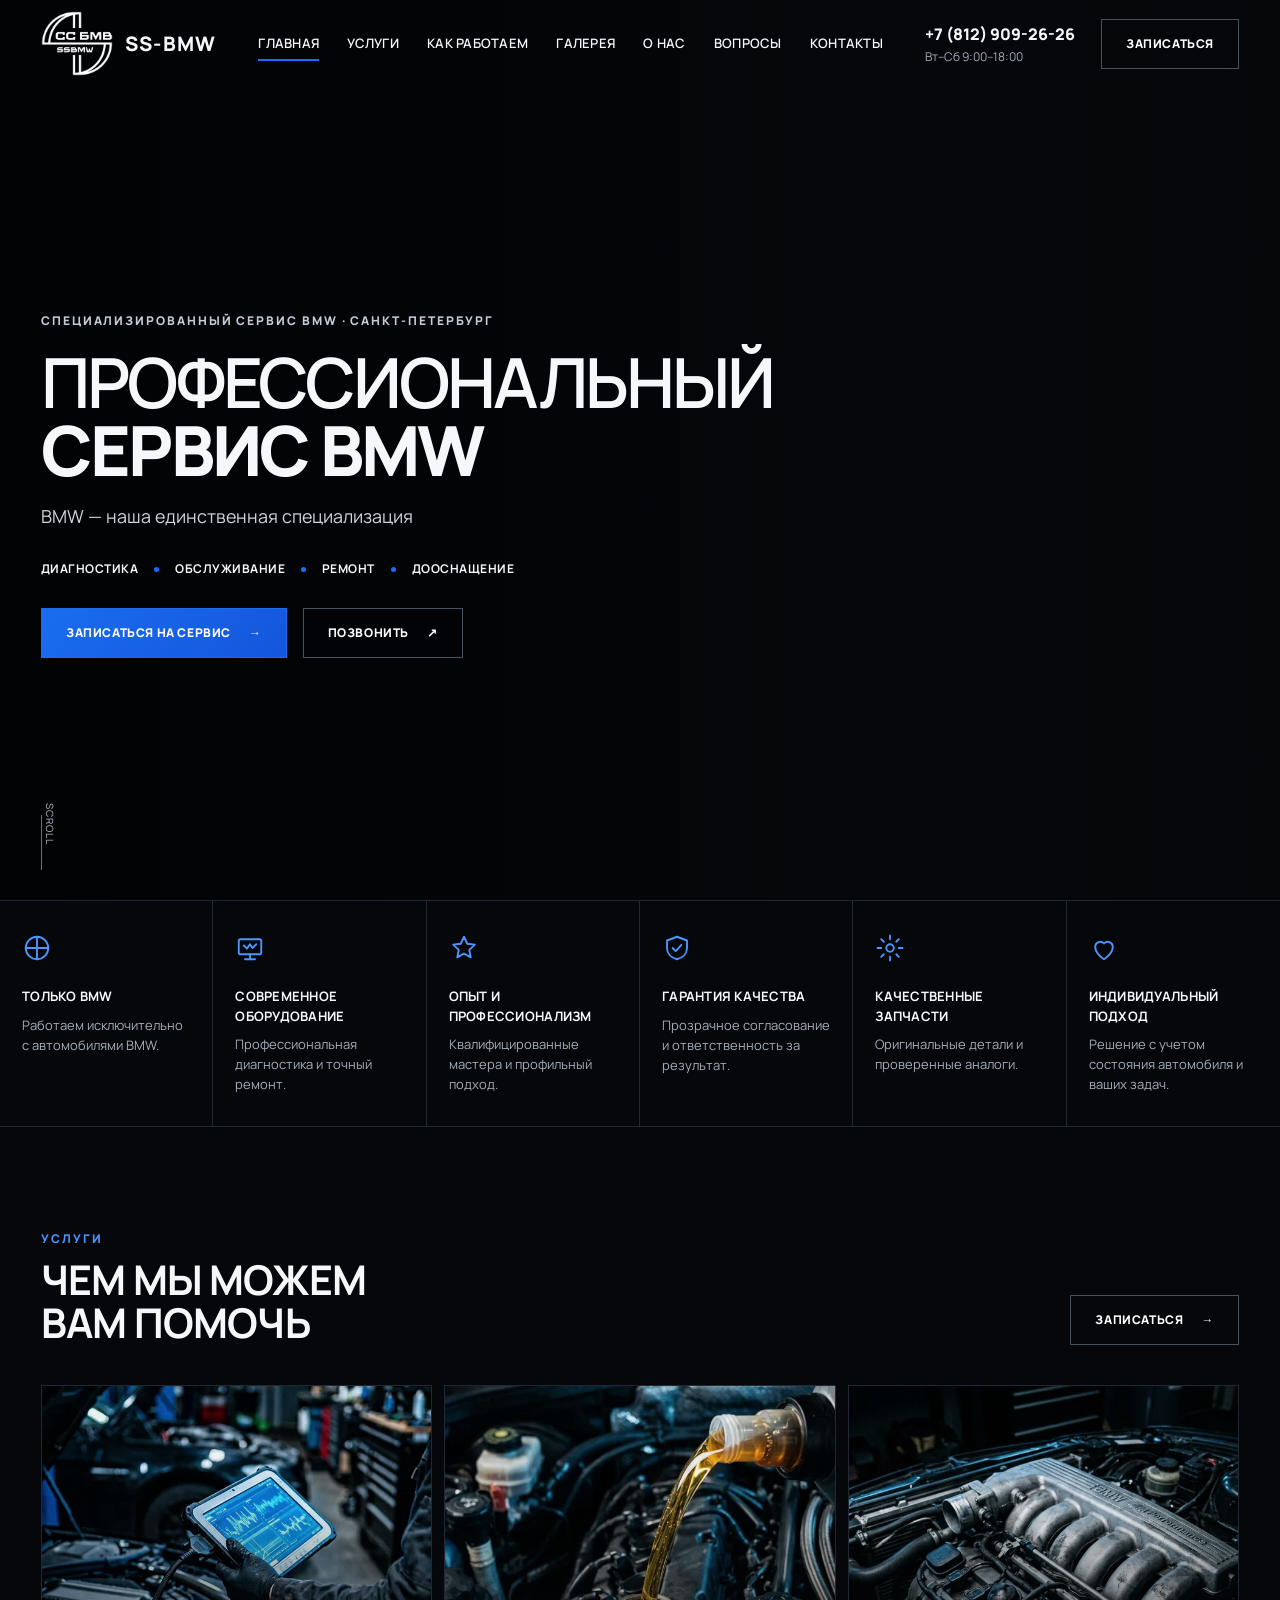
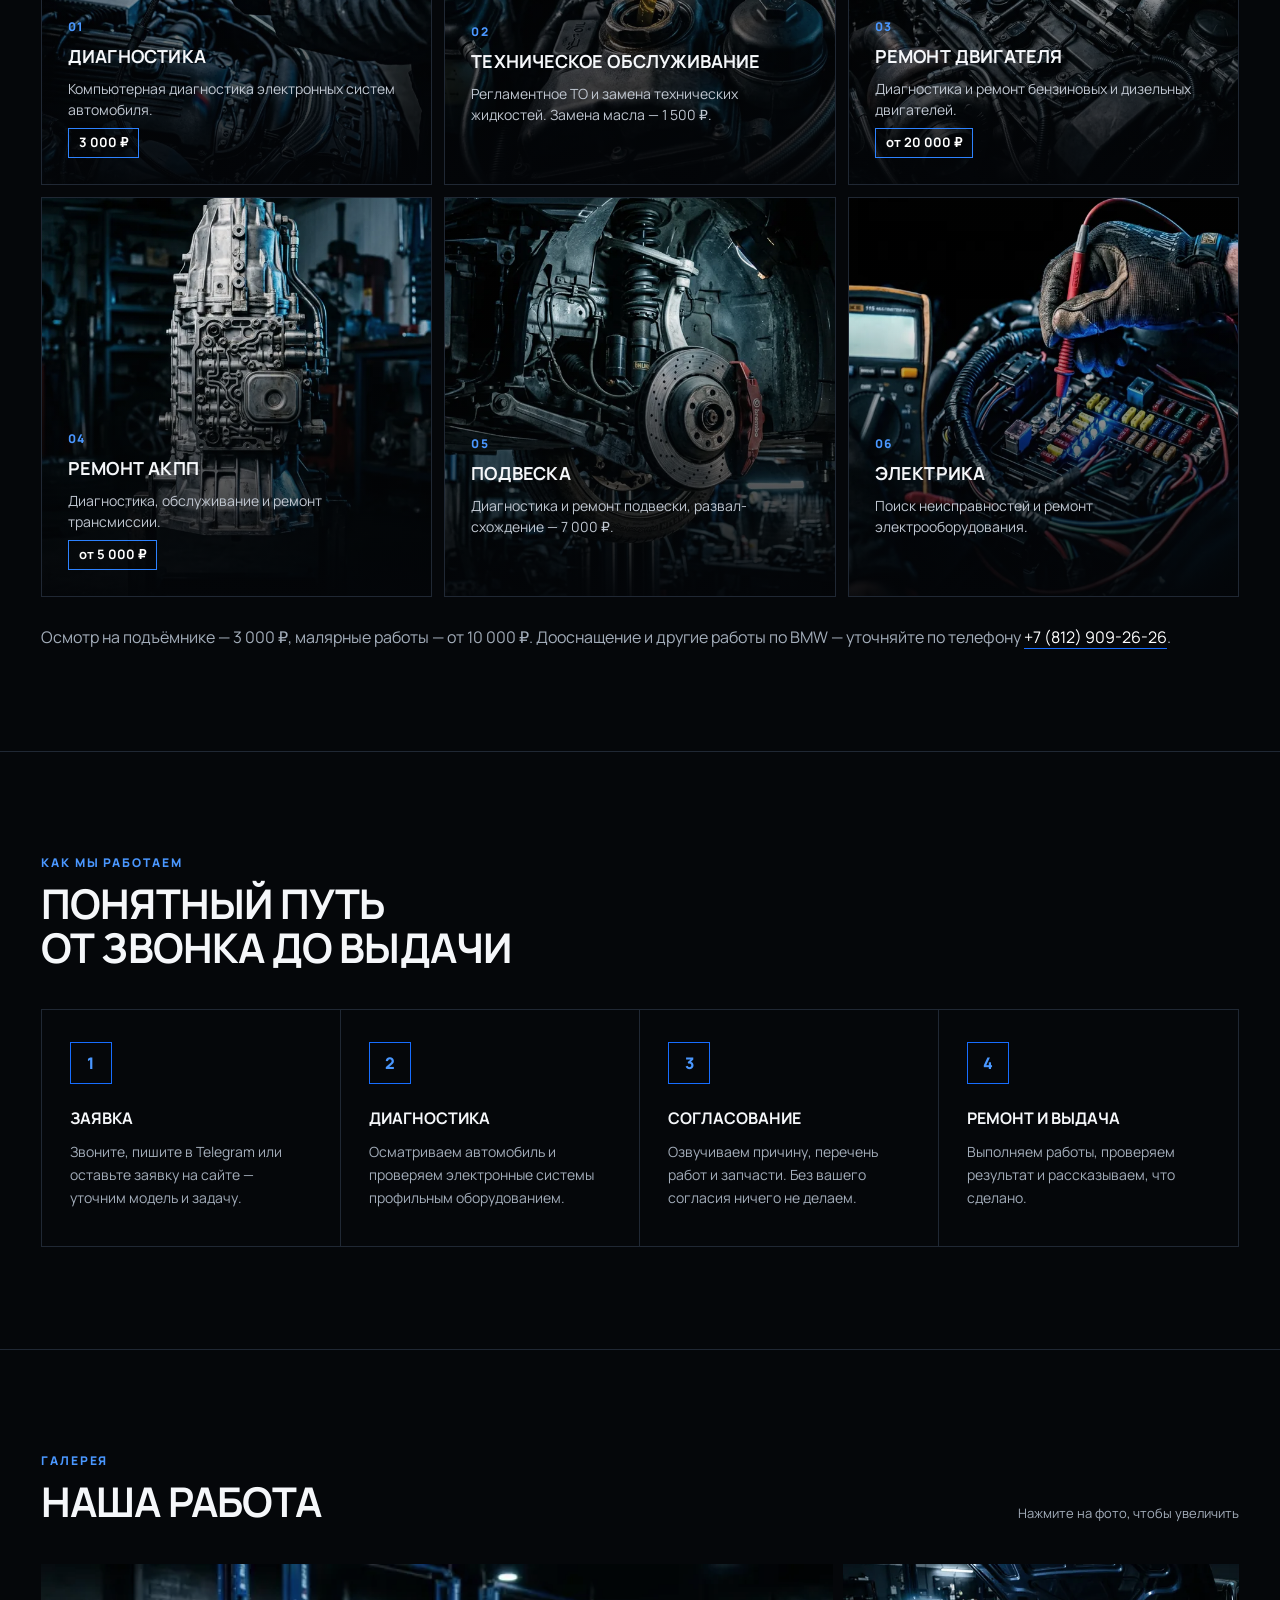
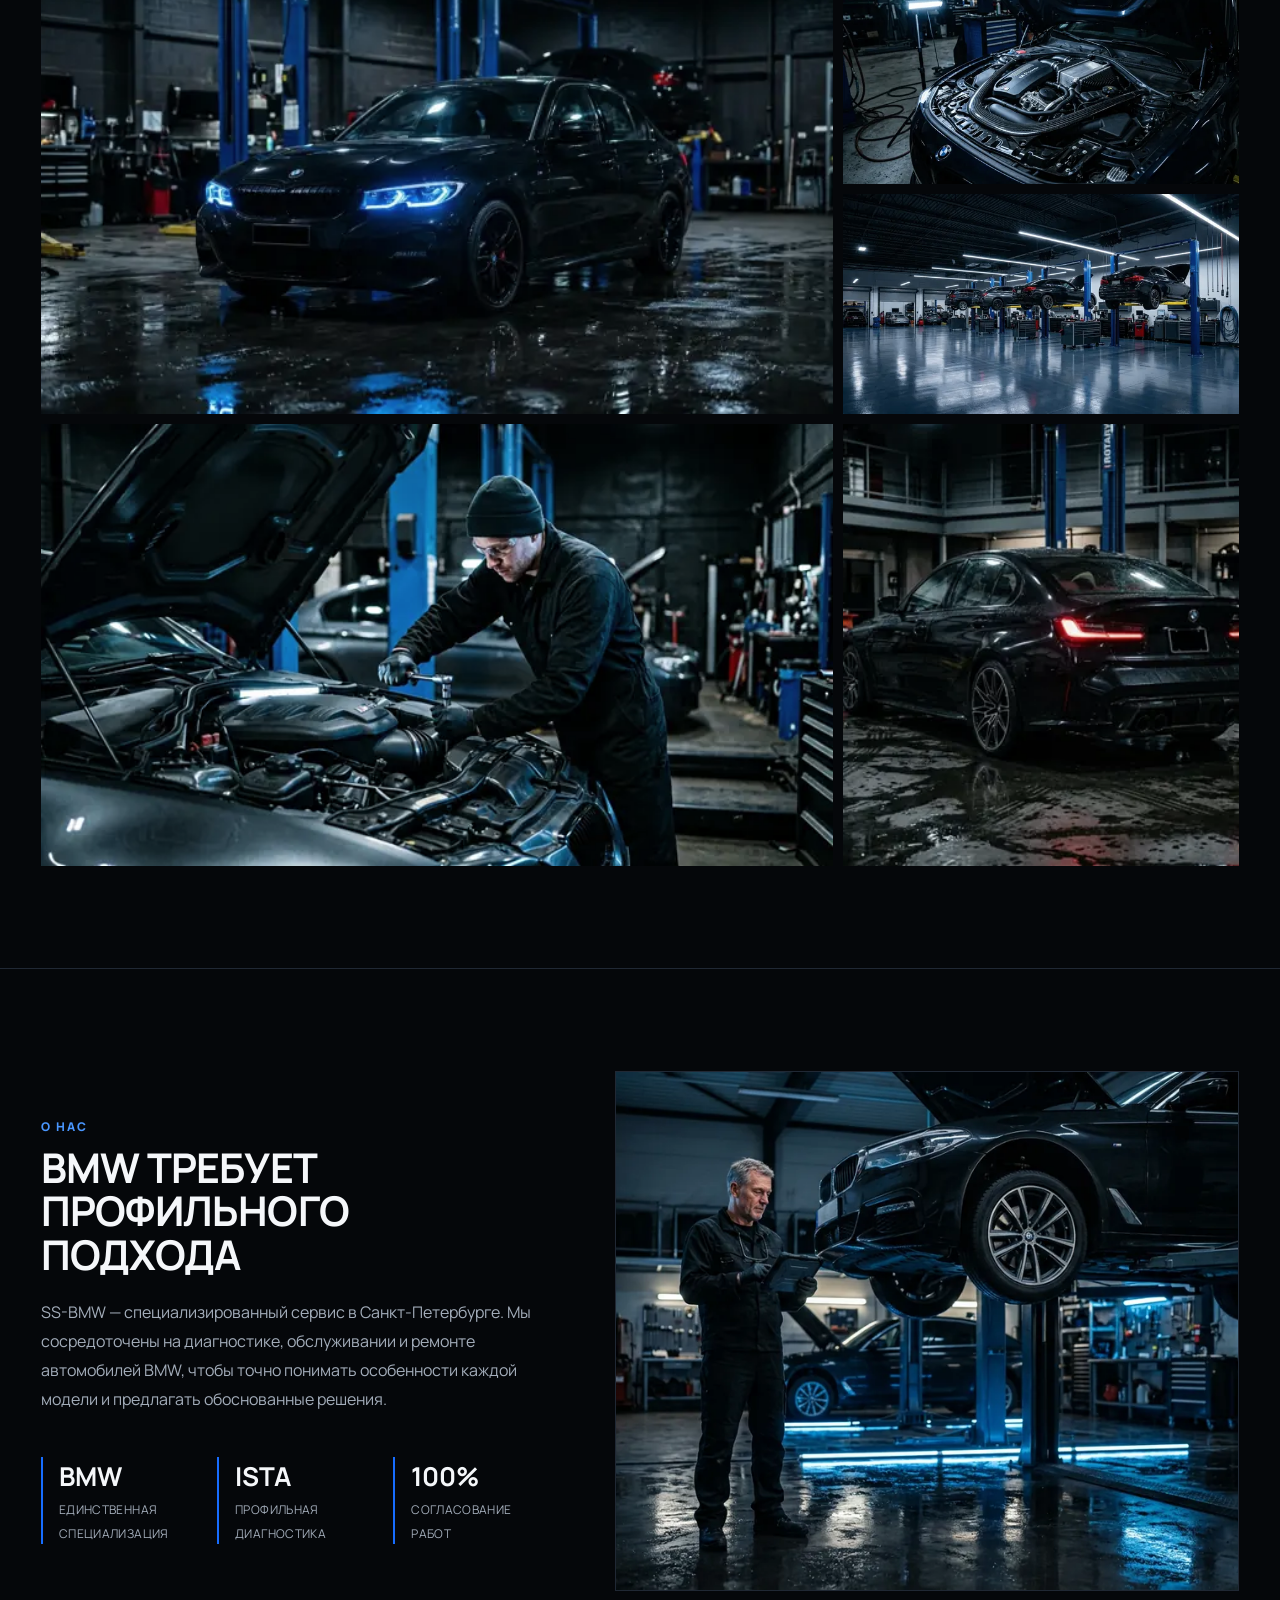
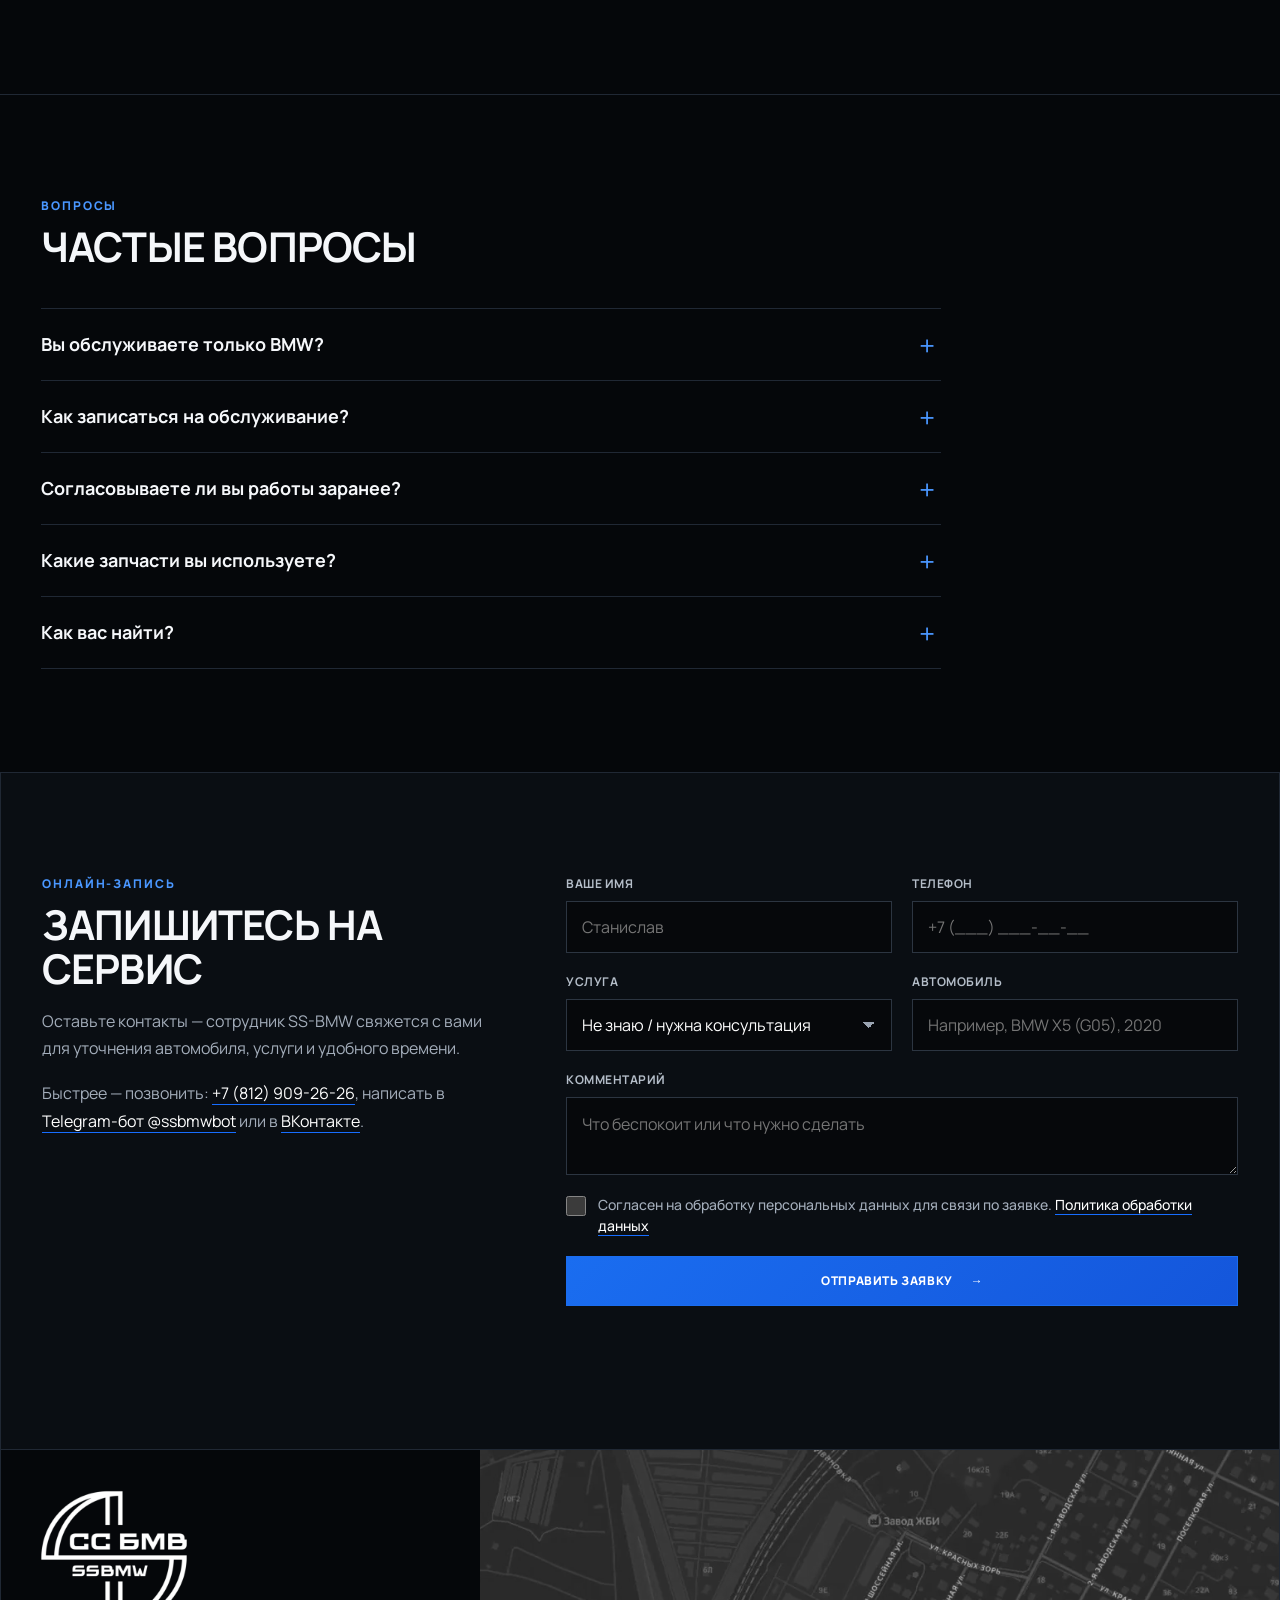
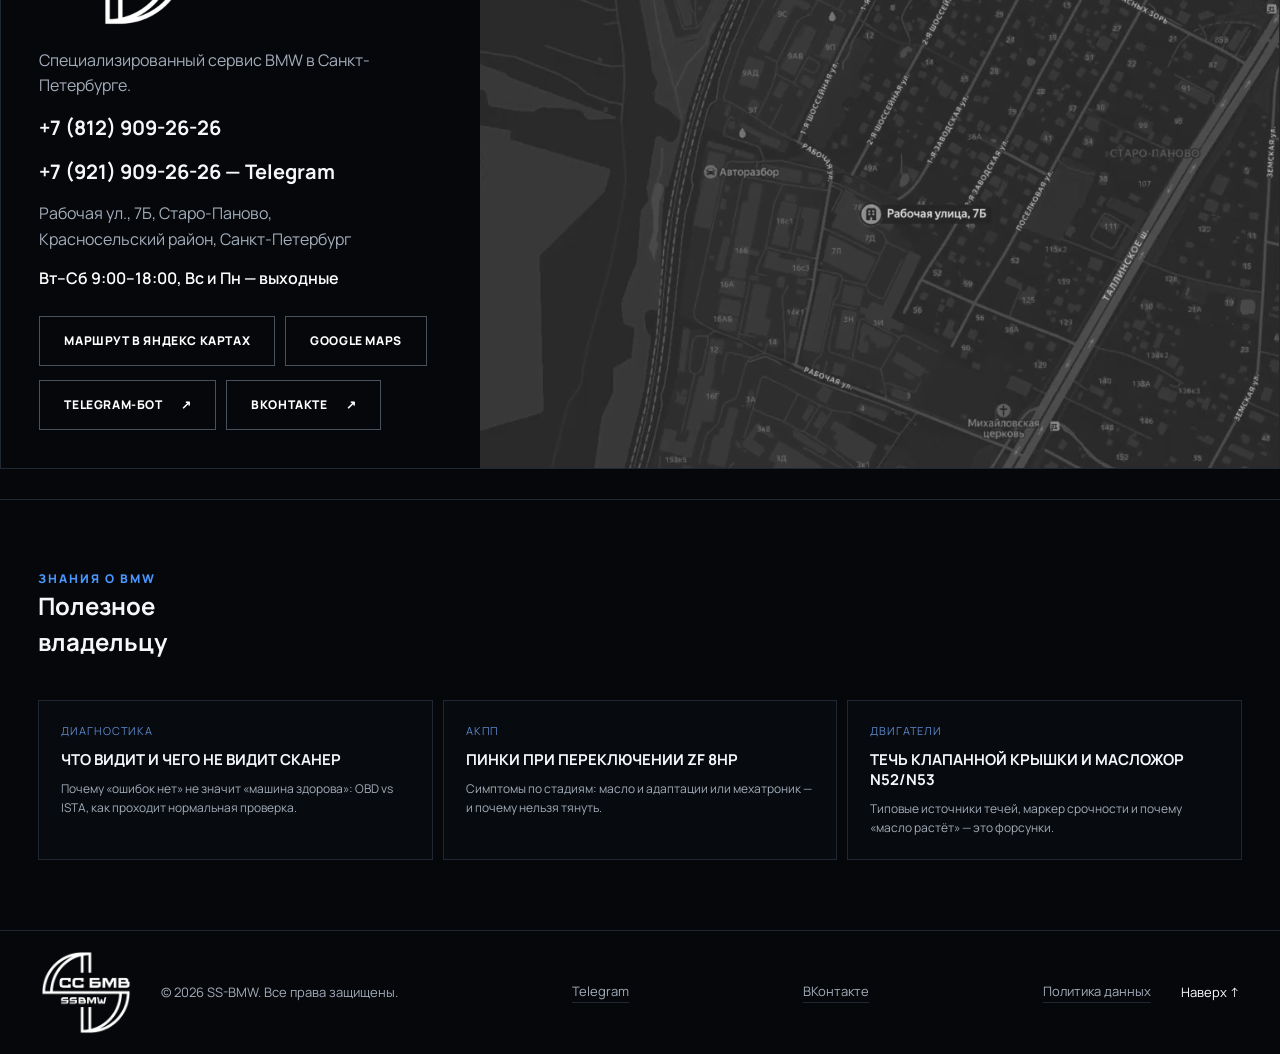
==== commit 95d49731: "Позиция #4: цены владельца в карточках услуг (диагностика 3000, ремонт ДВС от 20000, АКПП от 5000, Т" ====
--- a/index.html
+++ b/index.html
@@ -31,7 +31,7 @@
   <!-- Быстрая загрузка: шрифт и главный кадр -->
   <link rel="preload" href="assets/fonts/manrope-cyrillic-wght-normal.woff2" as="font" type="font/woff2" crossorigin>
   <link rel="preload" as="image" href="assets/img/hero.webp" imagesrcset="assets/img/hero-800.webp 800w, assets/img/hero.webp 1600w" imagesizes="100vw" fetchpriority="high">
-  <link rel="stylesheet" href="css/styles.css?v=9">
+  <link rel="stylesheet" href="css/styles.css?v=10">
   <link rel="stylesheet" href="articles.css?v=1">
 
   <noscript><style>.reveal,.fade-in{opacity:1!important;transform:none!important}</style></noscript>
@@ -154,30 +154,30 @@
       <div class="service-grid">
         <a class="service-card" href="#booking" data-service="Диагностика">
           <img src="assets/img/svc-1.webp" width="640" height="800" loading="lazy" decoding="async" alt="Компьютерная диагностика BMW с помощью планшета">
-          <div><span>01</span><h3>Диагностика</h3><p>Компьютерная диагностика электронных систем автомобиля.</p><b class="more">Записаться →</b></div>
+          <div><span>01</span><h3>Диагностика</h3><p>Компьютерная диагностика электронных систем автомобиля.</p><b class="price">3 000 ₽</b><b class="more">Записаться →</b></div>
         </a>
         <a class="service-card" href="#booking" data-service="Техническое обслуживание">
           <img src="assets/img/svc-2.webp" width="640" height="800" loading="lazy" decoding="async" alt="Замена моторного масла в двигателе BMW">
-          <div><span>02</span><h3>Техническое обслуживание</h3><p>Регламентное ТО и замена технических жидкостей.</p><b class="more">Записаться →</b></div>
+          <div><span>02</span><h3>Техническое обслуживание</h3><p>Регламентное ТО и замена технических жидкостей. Замена масла — 1 500 ₽.</p><b class="more">Записаться →</b></div>
         </a>
         <a class="service-card" href="#booking" data-service="Ремонт двигателя">
           <img src="assets/img/svc-3.webp" width="640" height="800" loading="lazy" decoding="async" alt="Рядный шестицилиндровый двигатель BMW крупным планом">
-          <div><span>03</span><h3>Ремонт двигателя</h3><p>Диагностика и ремонт бензиновых и дизельных двигателей.</p><b class="more">Записаться →</b></div>
+          <div><span>03</span><h3>Ремонт двигателя</h3><p>Диагностика и ремонт бензиновых и дизельных двигателей.</p><b class="price">от 20 000 ₽</b><b class="more">Записаться →</b></div>
         </a>
         <a class="service-card" href="#booking" data-service="Ремонт АКПП">
           <img src="assets/img/svc-4.webp" width="640" height="800" loading="lazy" decoding="async" alt="Автоматическая коробка передач на стенде">
-          <div><span>04</span><h3>Ремонт АКПП</h3><p>Диагностика, обслуживание и ремонт трансмиссии.</p><b class="more">Записаться →</b></div>
+          <div><span>04</span><h3>Ремонт АКПП</h3><p>Диагностика, обслуживание и ремонт трансмиссии.</p><b class="price">от 5 000 ₽</b><b class="more">Записаться →</b></div>
         </a>
         <a class="service-card" href="#booking" data-service="Подвеска">
           <img src="assets/img/svc-5.webp" width="640" height="800" loading="lazy" decoding="async" alt="Передняя подвеска и тормозной диск автомобиля на подъёмнике">
-          <div><span>05</span><h3>Подвеска</h3><p>Диагностика и ремонт подвески любой сложности.</p><b class="more">Записаться →</b></div>
+          <div><span>05</span><h3>Подвеска</h3><p>Диагностика и ремонт подвески, развал-схождение — 7 000 ₽.</p><b class="more">Записаться →</b></div>
         </a>
         <a class="service-card" href="#booking" data-service="Электрика">
           <img src="assets/img/svc-6.webp" width="640" height="800" loading="lazy" decoding="async" alt="Проверка электропроводки автомобиля мультиметром">
           <div><span>06</span><h3>Электрика</h3><p>Поиск неисправностей и ремонт электрооборудования.</p><b class="more">Записаться →</b></div>
         </a>
       </div>
-      <p class="services-note">Также выполняем дооснащение и другие работы по BMW — уточняйте по телефону <a href="tel:+78129092626">+7 (812) 909-26-26</a>.</p>
+      <p class="services-note">Осмотр на подъёмнике — 3 000 ₽, малярные работы — от 10 000 ₽. Дооснащение и другие работы по BMW — уточняйте по телефону <a href="tel:+78129092626">+7 (812) 909-26-26</a>.</p>
     </section>
 
     <!-- 4. КАК МЫ РАБОТАЕМ -->
--- a/css/styles.css
+++ b/css/styles.css
@@ -121,6 +121,7 @@
 .service-card > div { position: absolute; z-index: 2; inset: auto 0 0 0; padding: 26px; }
 .service-card span { color: var(--blue-soft); font-size: 12px; font-weight: 800; letter-spacing: .1em; }
 .service-card h3 { text-transform: uppercase; font-size: 18px; margin: 6px 0 8px; letter-spacing: .01em; }
+.service-card .price { display: inline-block; margin-top: 8px; padding: 4px 10px; border: 1px solid #2d82ff; color: #fff; font-size: 13px; font-weight: 700; }
 .service-card p { font-size: 14px; color: #c0c7d1; line-height: 1.5; max-width: 38ch; }
 .service-card .more { display: inline-block; margin-top: 14px; font-size: 12px; text-transform: uppercase; letter-spacing: .06em; color: #fff; opacity: .0; transform: translateY(6px); transition: .3s; }
 .service-card:hover .more, .service-card:focus-visible .more { opacity: 1; transform: none; }
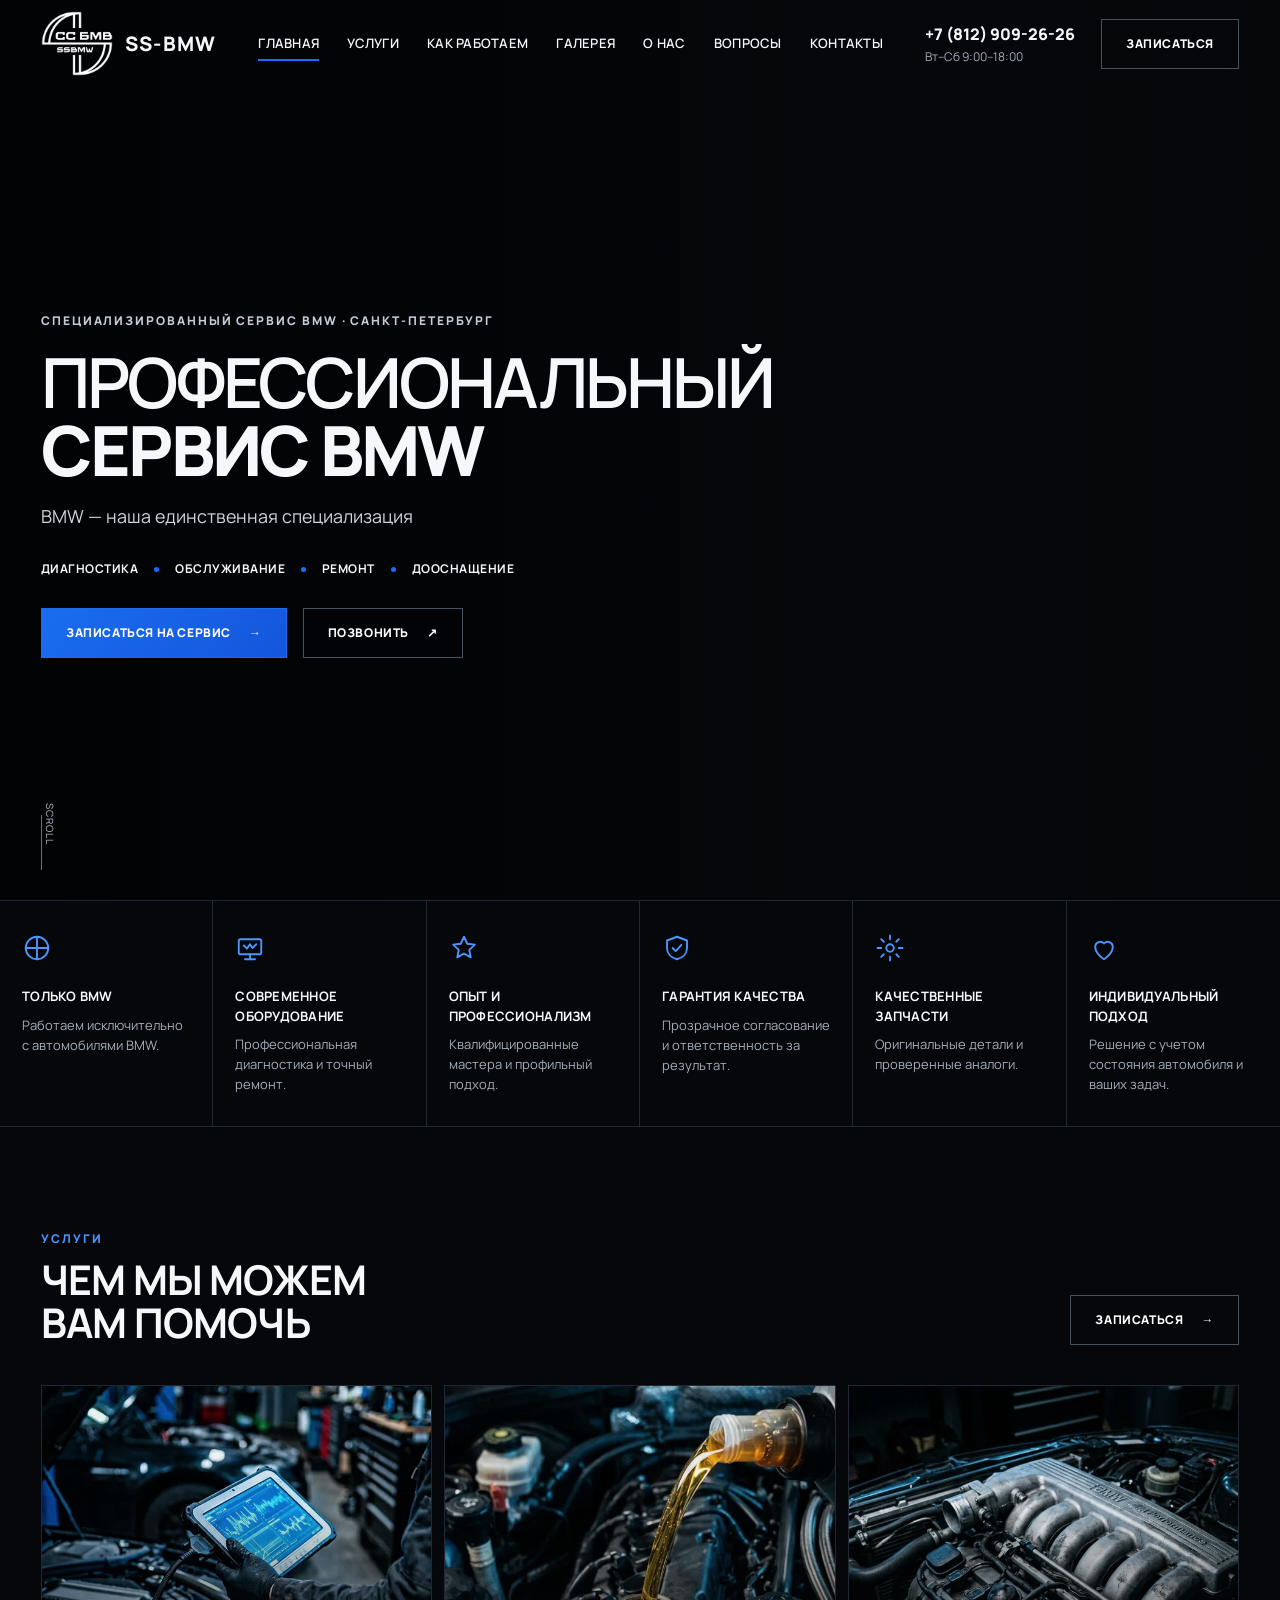
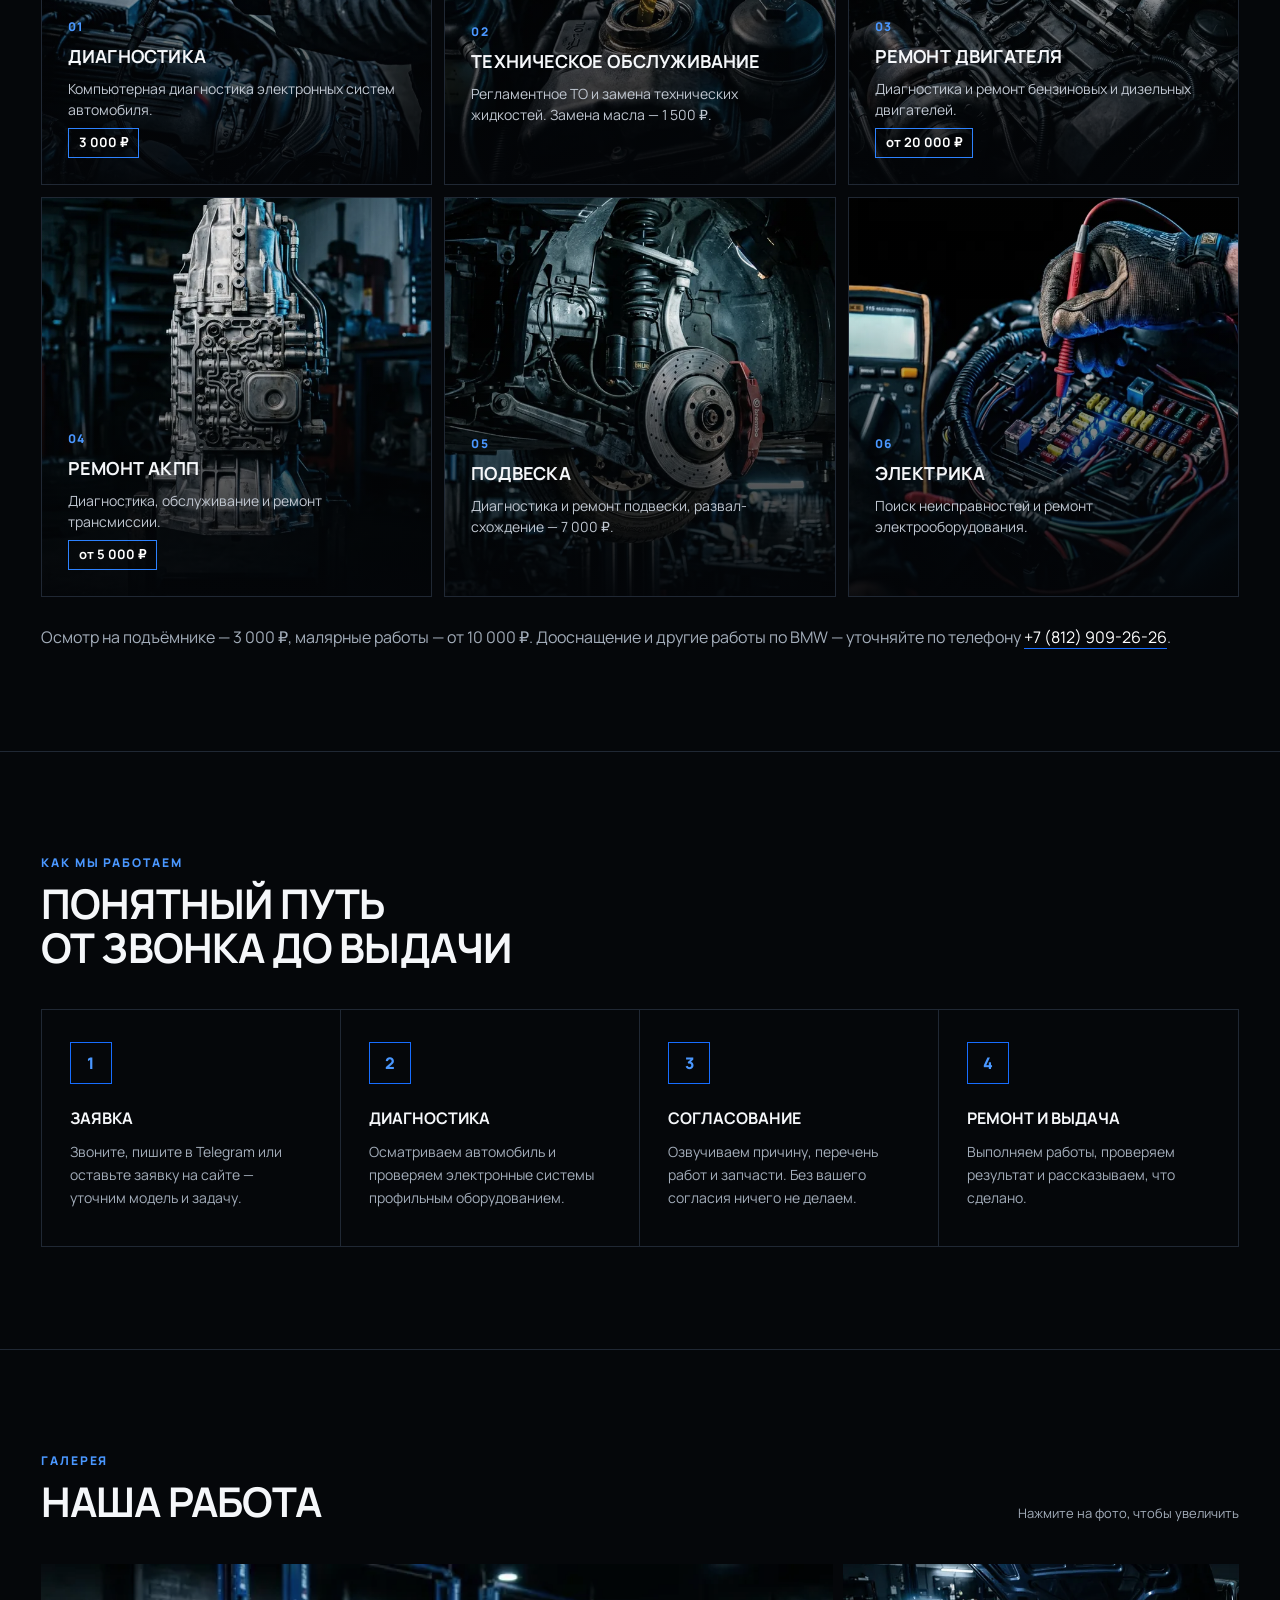
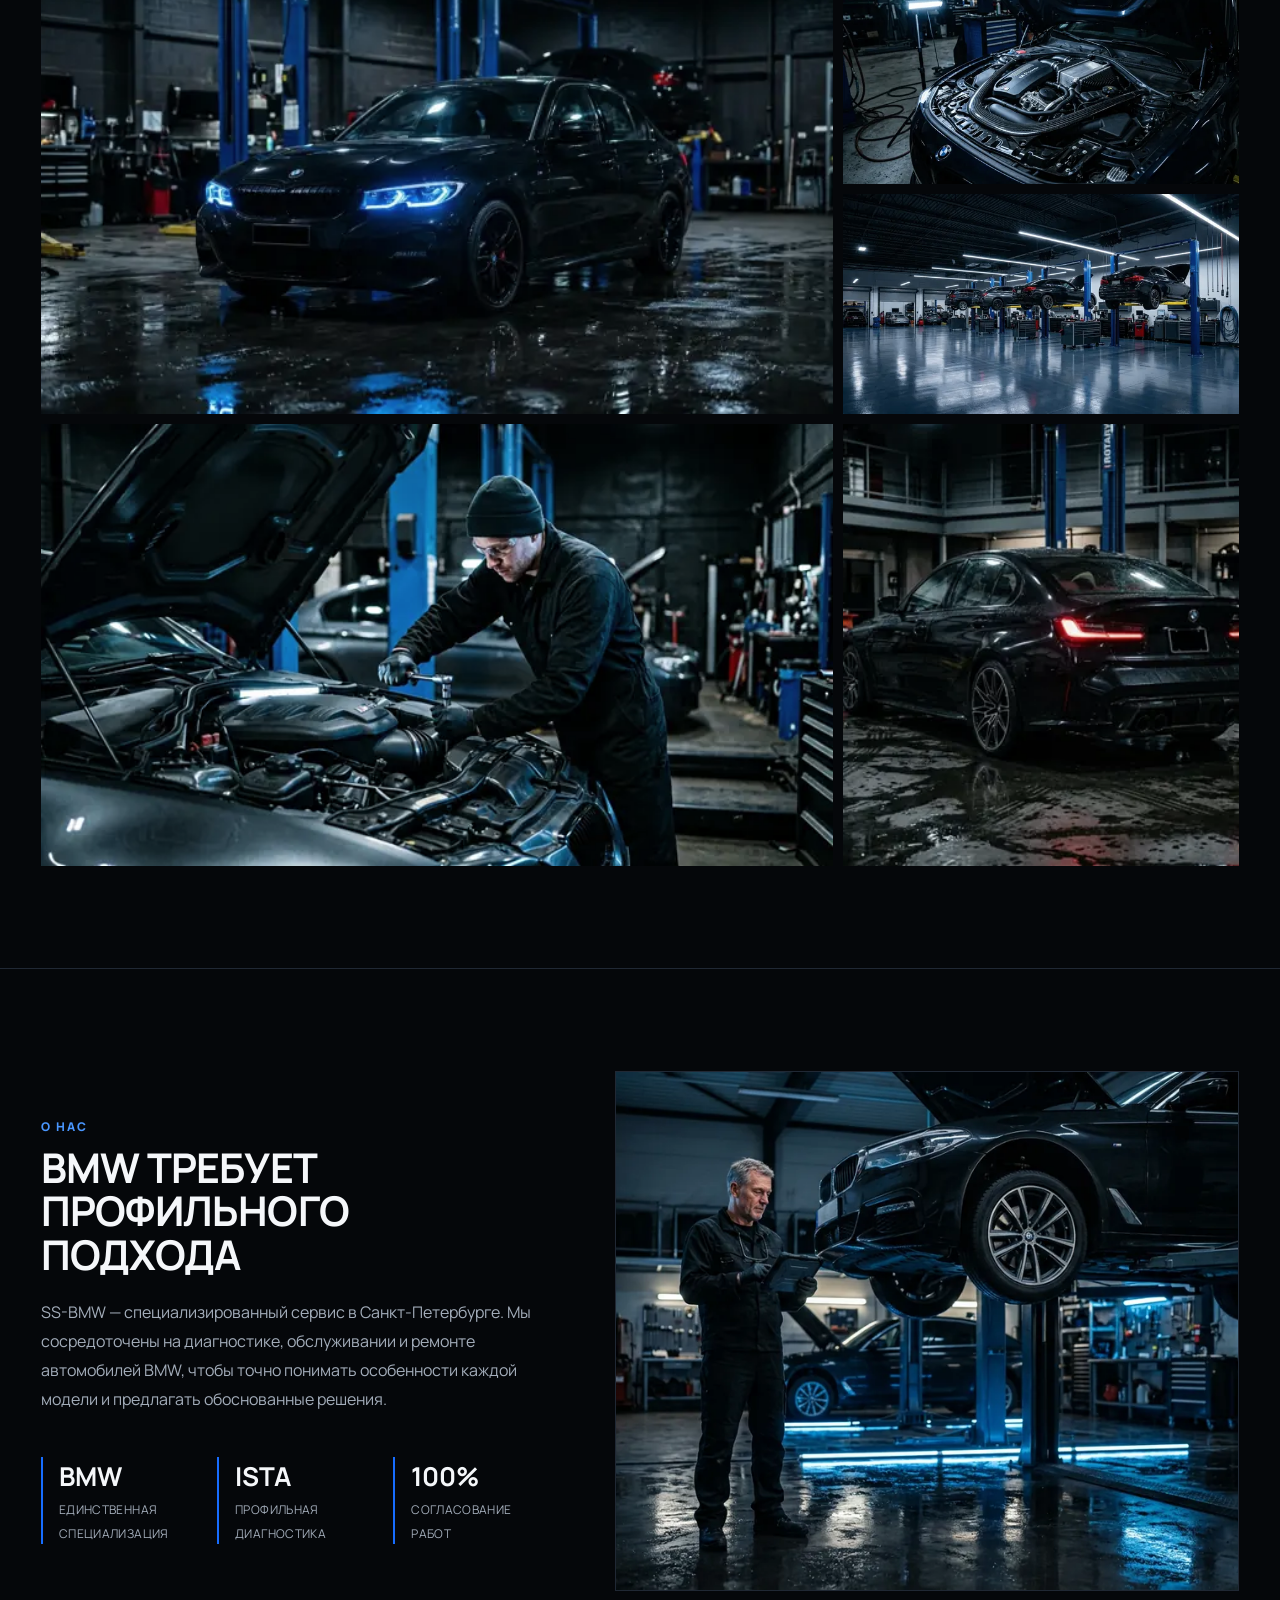
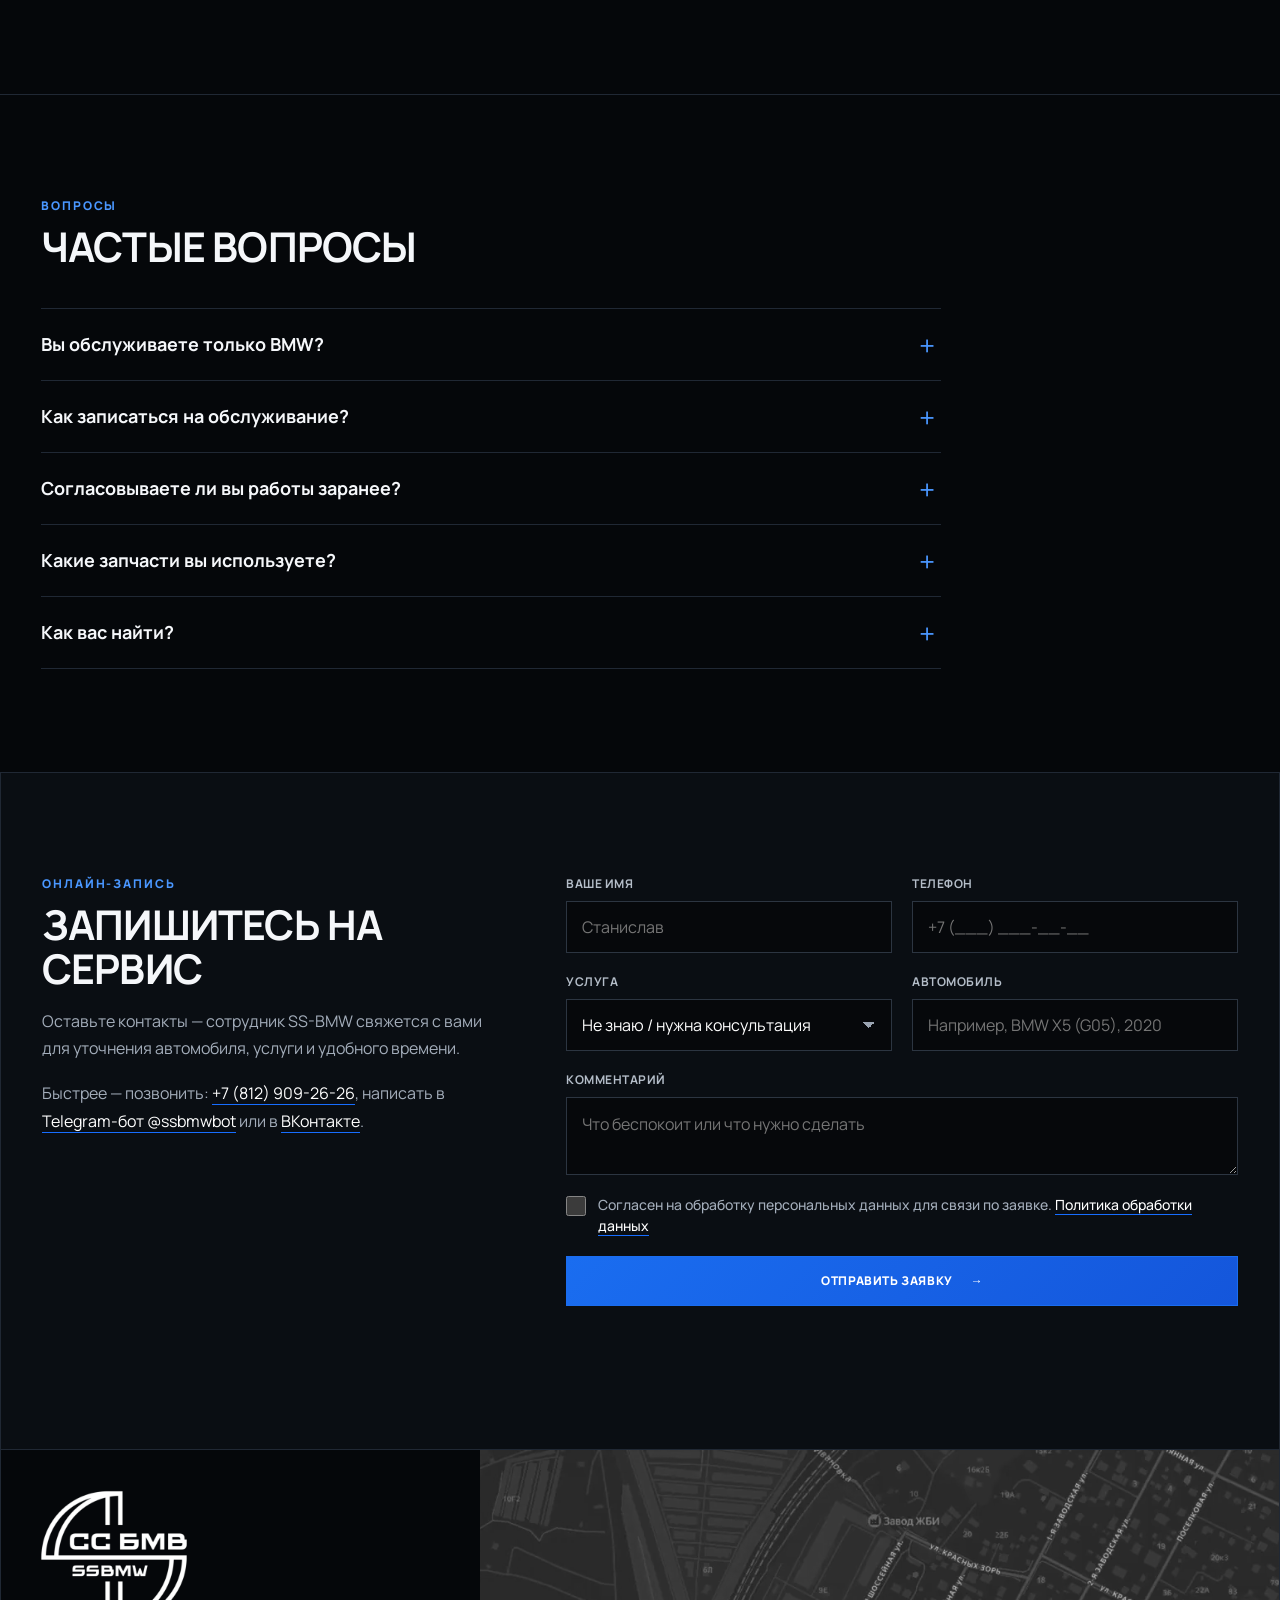
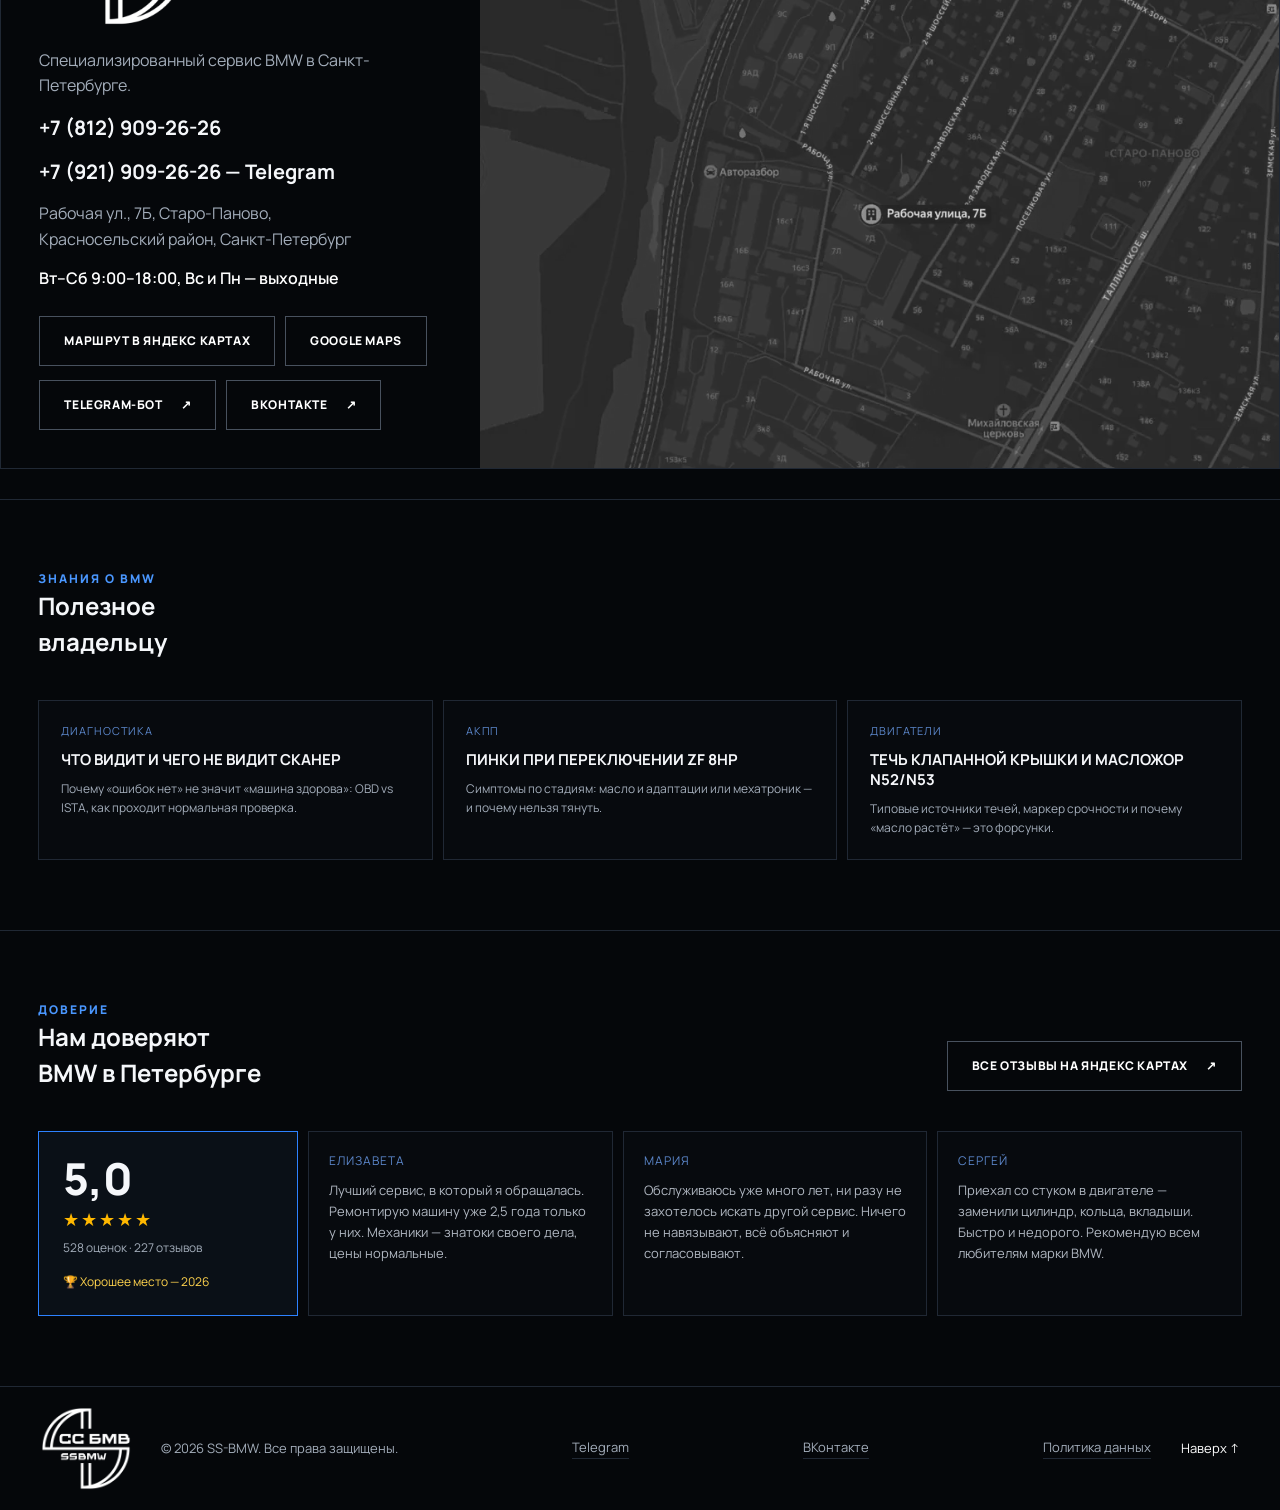
==== commit f8166116: "Позиция #2+#3: блок доверия — рейтинг Яндекс Карт 5,0 (528 оценок, 227 отзывов, «Хорошее место 2026»" ====
--- a/index.html
+++ b/index.html
@@ -31,7 +31,7 @@
   <!-- Быстрая загрузка: шрифт и главный кадр -->
   <link rel="preload" href="assets/fonts/manrope-cyrillic-wght-normal.woff2" as="font" type="font/woff2" crossorigin>
   <link rel="preload" as="image" href="assets/img/hero.webp" imagesrcset="assets/img/hero-800.webp 800w, assets/img/hero.webp 1600w" imagesizes="100vw" fetchpriority="high">
-  <link rel="stylesheet" href="css/styles.css?v=10">
+  <link rel="stylesheet" href="css/styles.css?v=11">
   <link rel="stylesheet" href="articles.css?v=1">
 
   <noscript><style>.reveal,.fade-in{opacity:1!important;transform:none!important}</style></noscript>
@@ -60,7 +60,8 @@
       "opens": "09:00",
       "closes": "18:00"
     },
-    "sameAs": ["https://t.me/ssbmwbot", "https://vk.ru/ssbmw"],
+    "sameAs": ["https://t.me/ssbmwbot", "https://vk.ru/ssbmw", "https://yandex.ru/maps/org/ss_bmw/170355653963/"],
+    "aggregateRating": {"@type": "AggregateRating", "ratingValue": "5.0", "reviewCount": "528"},
     "knowsAbout": ["BMW", "диагностика BMW", "ремонт АКПП", "ремонт двигателя BMW", "ISTA"]
   }
   </script>
@@ -316,6 +317,31 @@
         <a class="hub-card" href="/articles/n52-n53-maslozhir.html"><span>Двигатели</span><h3>Течь клапанной крышки и масложор N52/N53</h3><p>Типовые источники течей, маркер срочности и почему «масло растёт» — это форсунки.</p></a>
       </div>
     </section>
+
+    <!-- 11. ДОВЕРИЕ: рейтинг Яндекс Карт + отзывы (данные карточки 170355653963) -->
+    <section class="trust" id="reviews" aria-label="Отзывы и рейтинг">
+      <div class="section-head"><div><p class="eyebrow blue">Доверие</p><h2>Нам доверяют<br>BMW в Петербурге</h2></div><a class="btn btn-outline" href="https://yandex.ru/maps/org/ss_bmw/170355653963/" target="_blank" rel="noopener">Все отзывы на Яндекс Картах <em aria-hidden="true">↗</em></a></div>
+      <div class="trust-grid">
+        <div class="trust-score">
+          <div class="score-num">5,0</div>
+          <div class="score-stars" aria-hidden="true">★★★★★</div>
+          <div class="score-sub">528 оценок · 227 отзывов</div>
+          <div class="score-badge">🏆 Хорошее место — 2026</div>
+        </div>
+        <figure class="trust-quote">
+          <figcaption>Елизавета</figcaption>
+          <blockquote>Лучший сервис, в который я обращалась. Ремонтирую машину уже 2,5 года только у них. Механики — знатоки своего дела, цены нормальные.</blockquote>
+        </figure>
+        <figure class="trust-quote">
+          <figcaption>Мария</figcaption>
+          <blockquote>Обслуживаюсь уже много лет, ни разу не захотелось искать другой сервис. Ничего не навязывают, всё объясняют и согласовывают.</blockquote>
+        </figure>
+        <figure class="trust-quote">
+          <figcaption>Сергей</figcaption>
+          <blockquote>Приехал со стуком в двигателе — заменили цилиндр, кольца, вкладыши. Быстро и недорого. Рекомендую всем любителям марки BMW.</blockquote>
+        </figure>
+      </div>
+    </section>
   <footer>
     <img src="assets/brand/logo.webp" alt="SS-BMW" width="400" height="366" loading="lazy">
     <span>© 2026 SS-BMW. Все права защищены.</span>
--- a/css/styles.css
+++ b/css/styles.css
@@ -320,3 +320,16 @@
 .legal p, .legal li { color: #c3cad4; line-height: 1.75; }
 .legal ul { list-style: disc; padding-left: 22px; }
 .legal a { color: #fff; border-bottom: 1px solid var(--blue); }
+
+/* Блок доверия: рейтинг + отзывы */
+.trust { max-width: var(--max); margin: 0 auto; padding: 70px 3vw; border-top: 1px solid var(--line); }
+.trust-grid { display: grid; grid-template-columns: 260px repeat(3, 1fr); gap: 10px; margin-top: 30px; }
+.trust-score { border: 1px solid #2d82ff; background: #0a1017; padding: 24px; display: grid; gap: 6px; align-content: start; }
+.score-num { font-size: 44px; font-weight: 800; line-height: 1; }
+.score-stars { color: #ffb800; font-size: 18px; letter-spacing: 2px; }
+.score-sub { color: var(--muted); font-size: 12px; }
+.score-badge { margin-top: 10px; font-size: 12px; color: #ffd34d; }
+.trust-quote { margin: 0; border: 1px solid var(--line); background: #070a0e; padding: 20px; display: grid; gap: 10px; align-content: start; }
+.trust-quote figcaption { color: #5b86c9; font-size: 12px; text-transform: uppercase; letter-spacing: .08em; }
+.trust-quote blockquote { margin: 0; color: #b0b7c1; font-size: 13px; line-height: 1.6; }
+@media(max-width:1100px){ .trust-grid { grid-template-columns: 1fr; } }
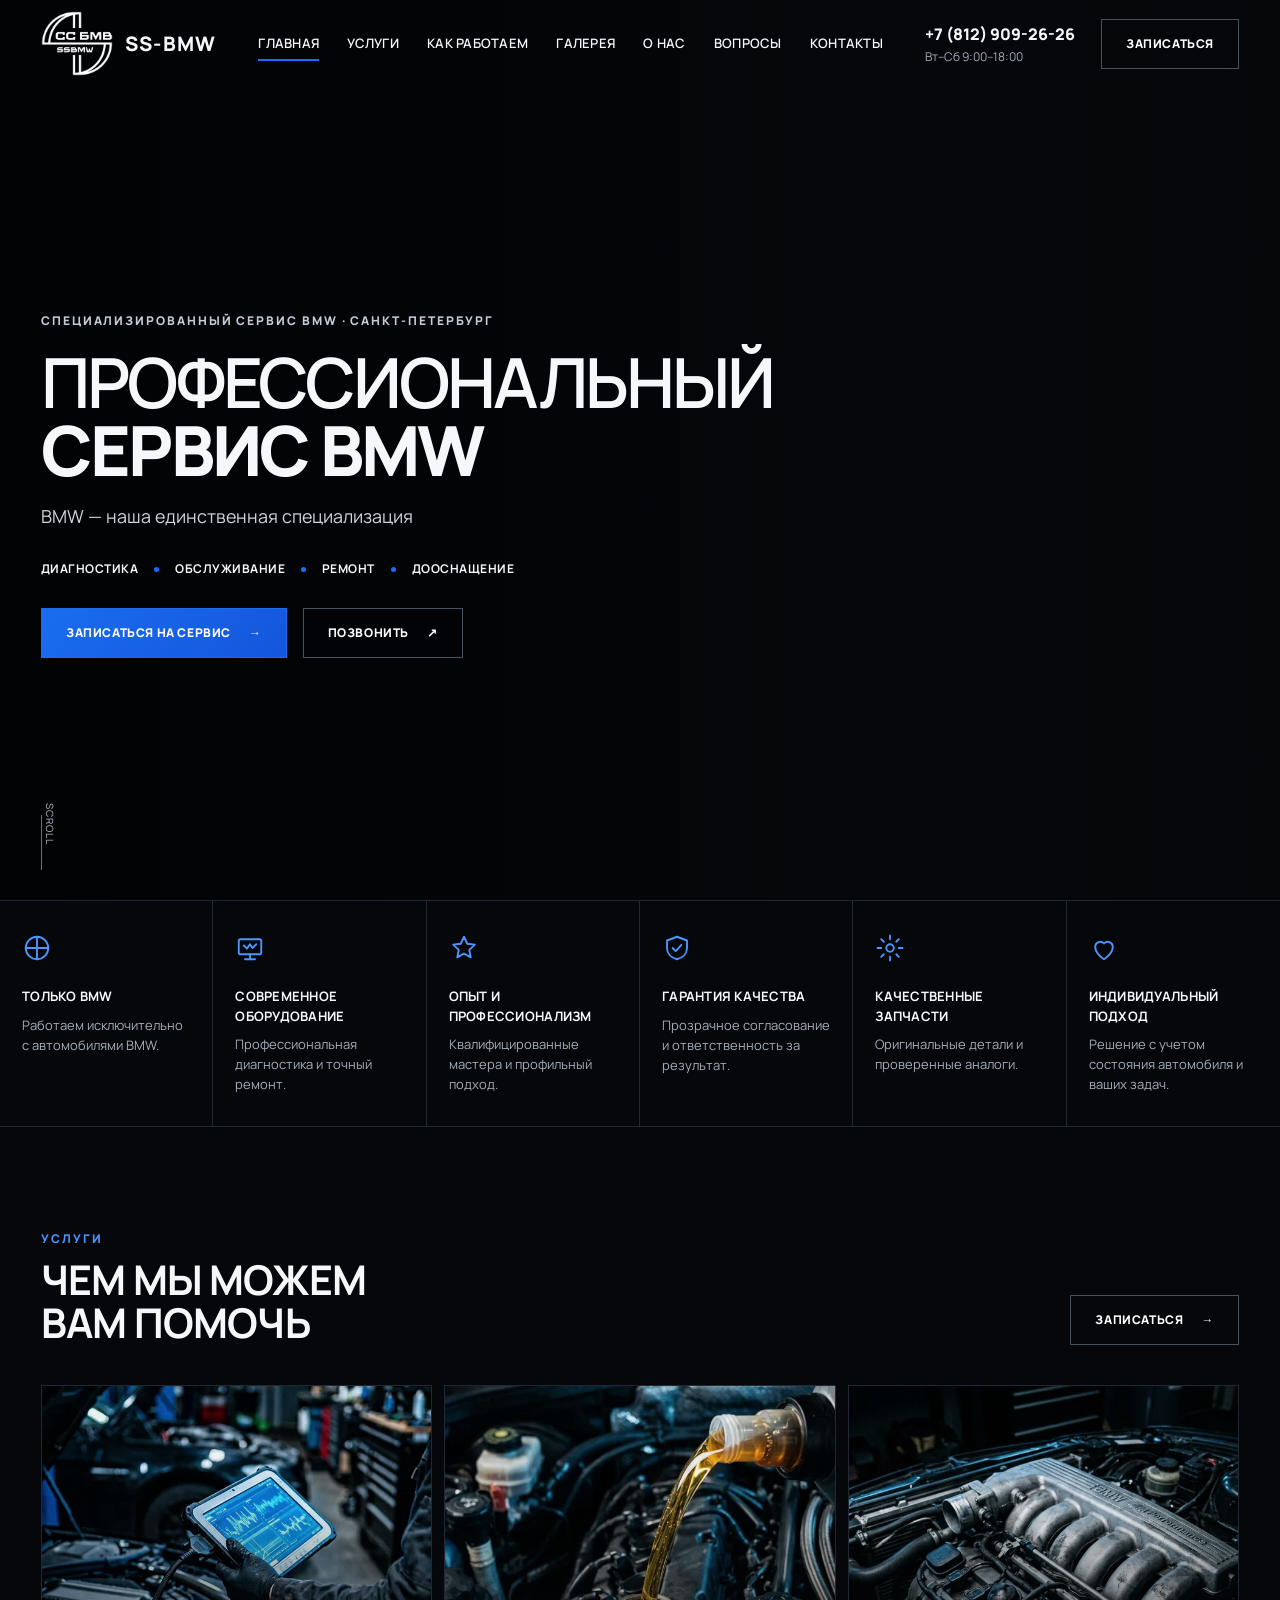
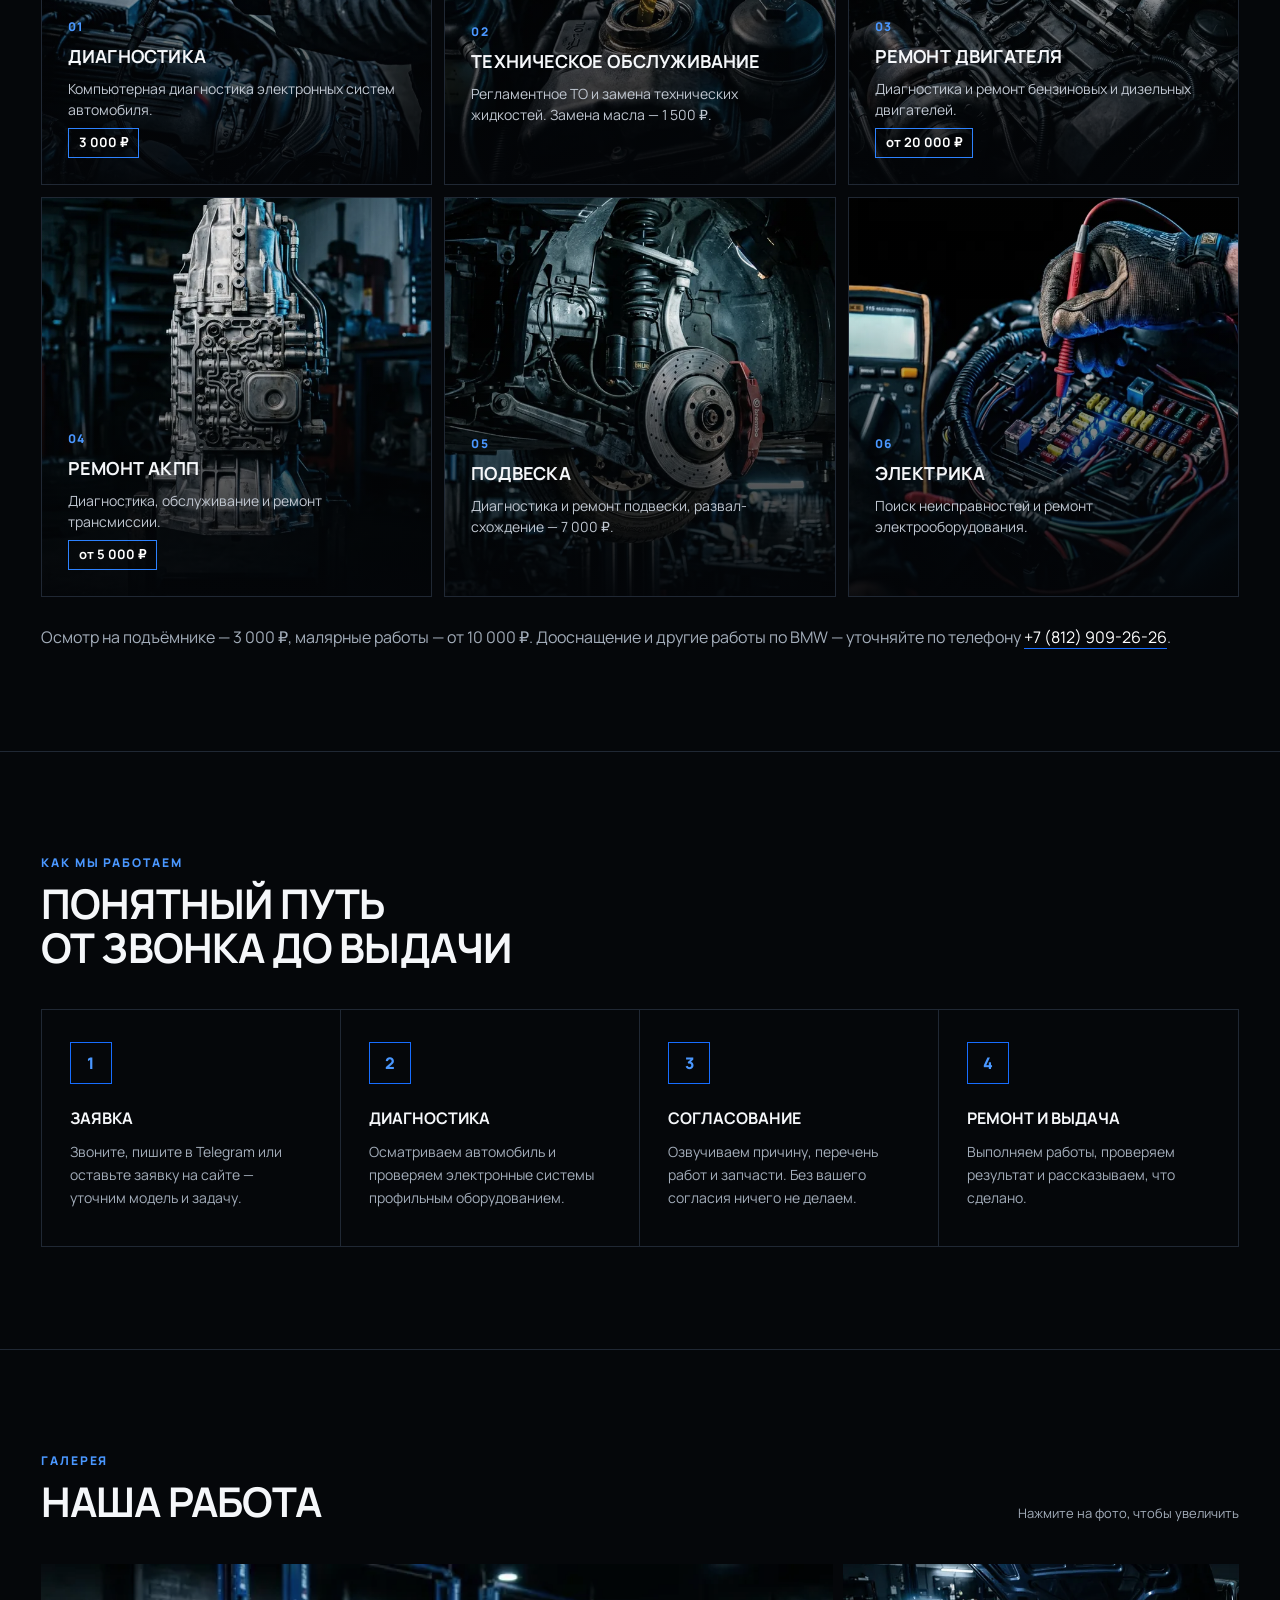
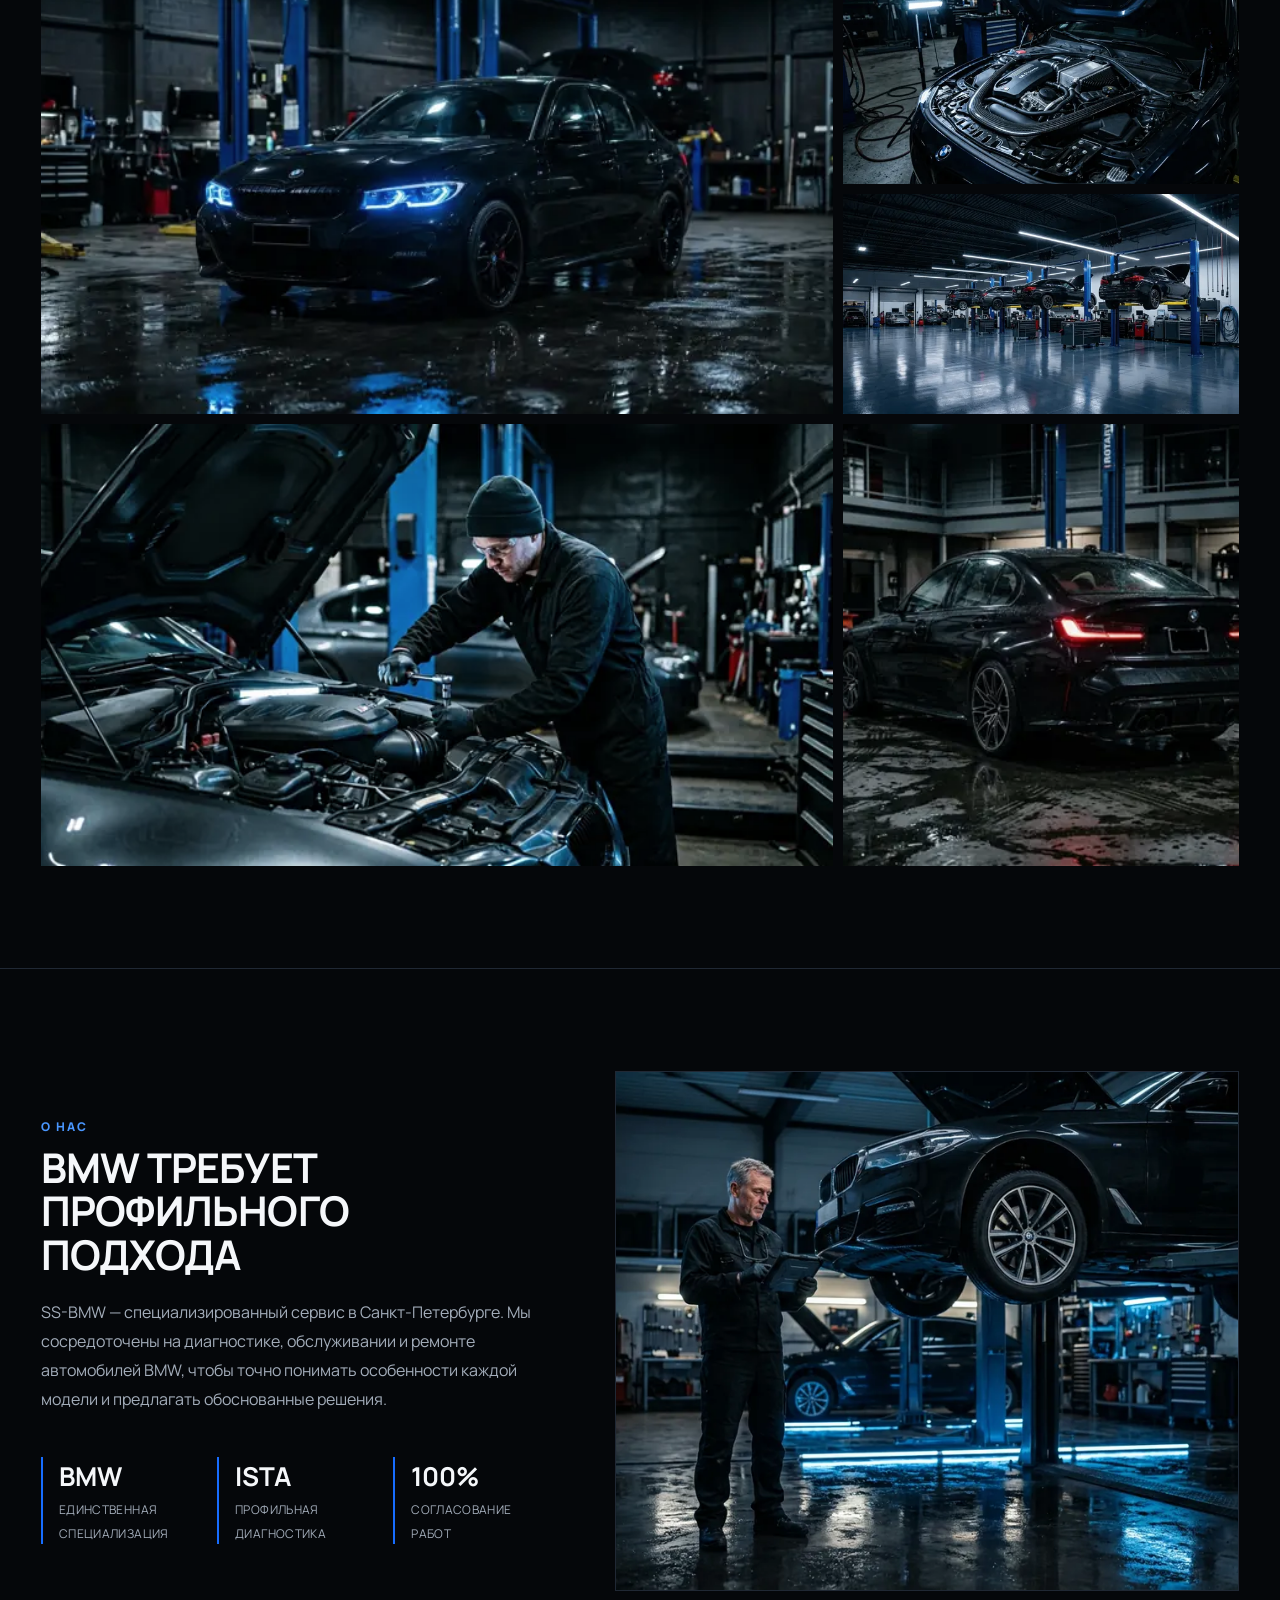
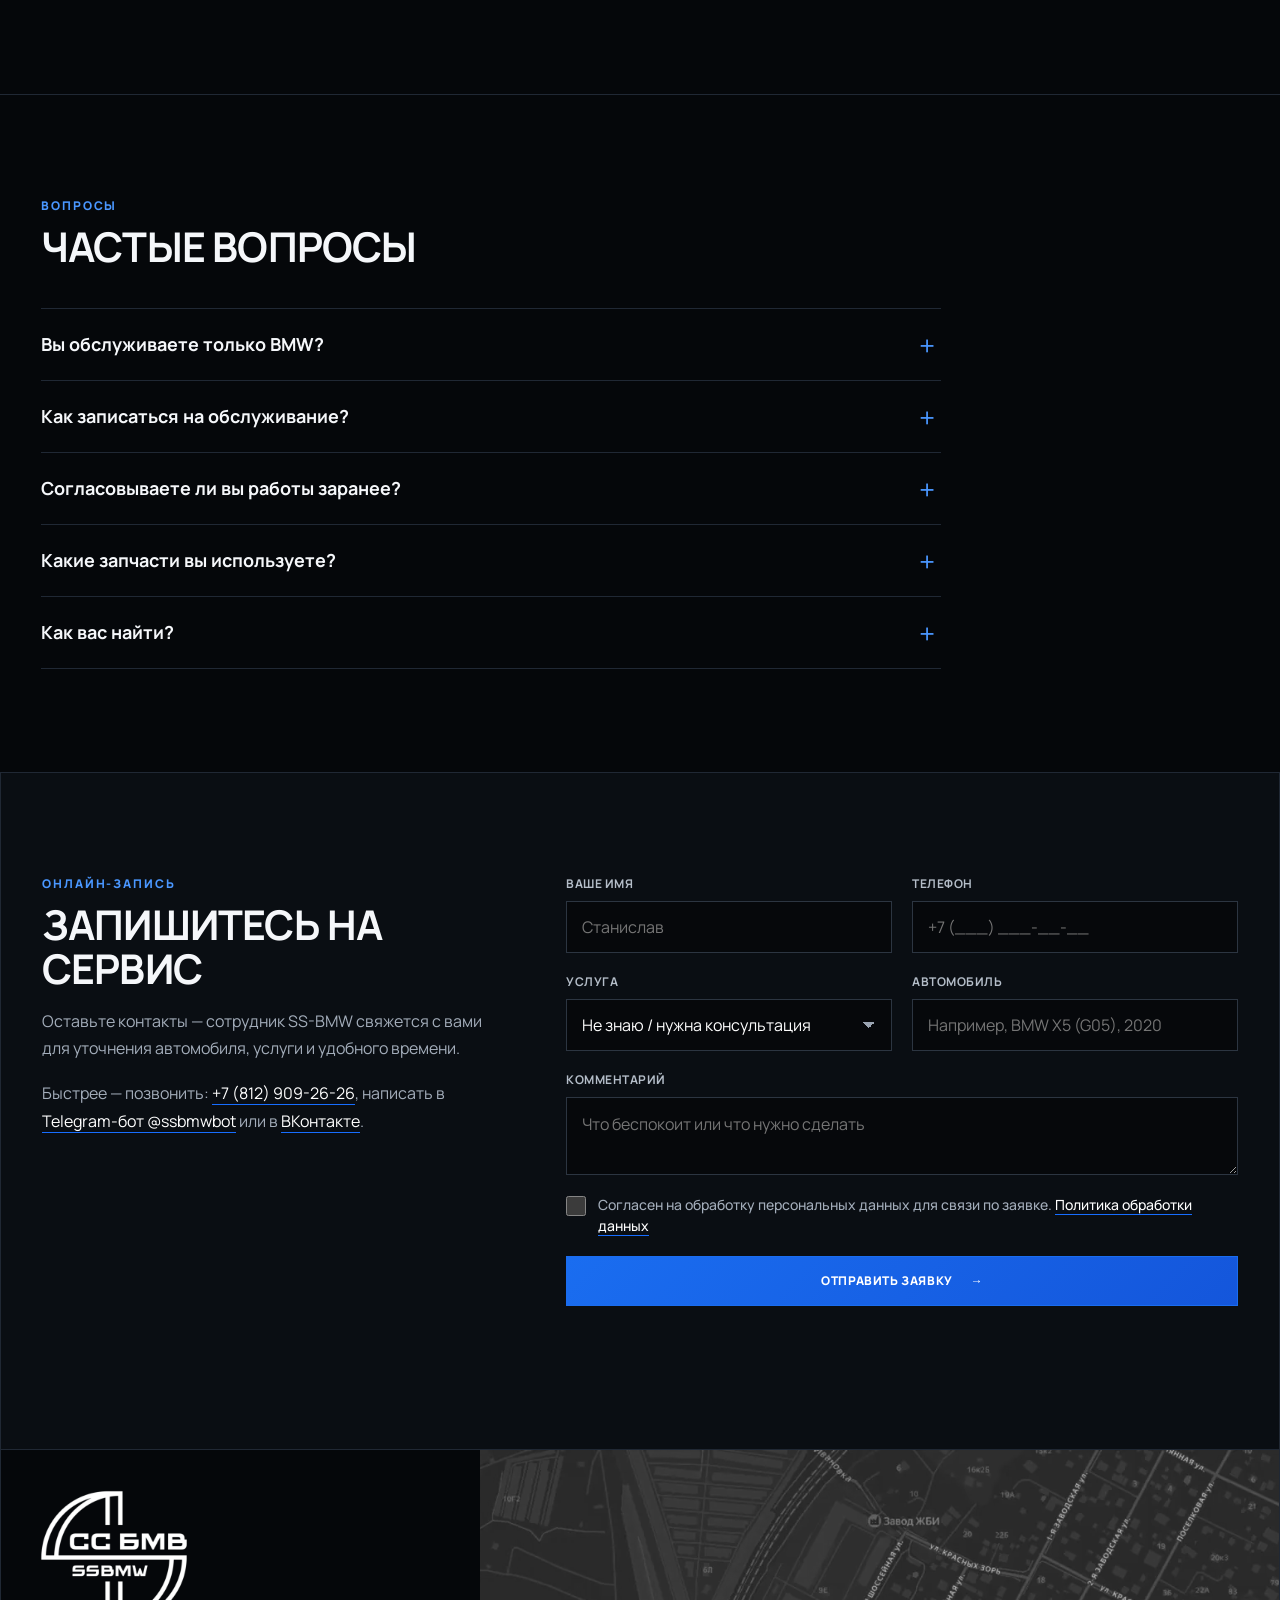
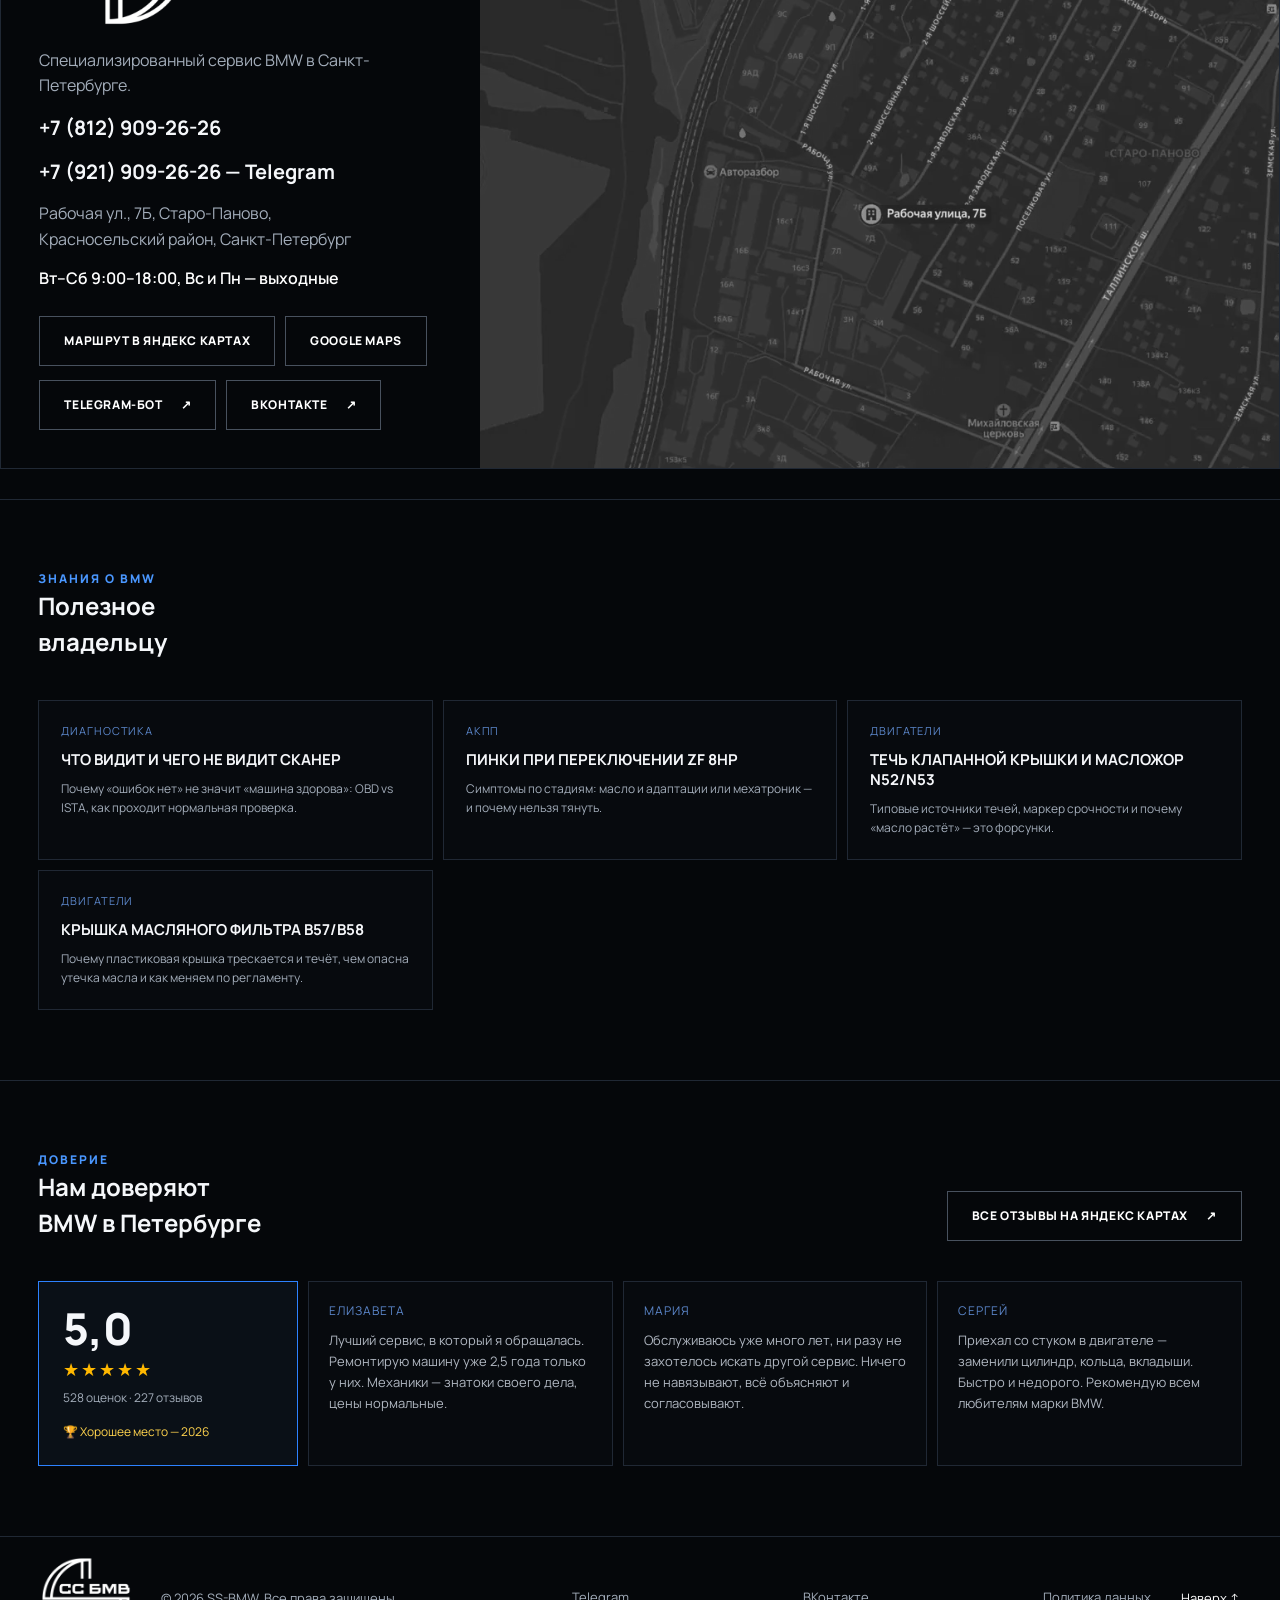
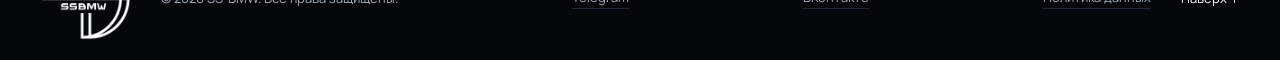
==== commit fca5bf1f: "Новая статья по просьбе заказчика: крышка масляного фильтра B57/B58 (проблемы, зачем менять) + карто" ====
--- a/index.html
+++ b/index.html
@@ -315,6 +315,7 @@
         <a class="hub-card" href="/articles/diagnostika-bmw.html"><span>Диагностика</span><h3>Что видит и чего не видит сканер</h3><p>Почему «ошибок нет» не значит «машина здорова»: OBD vs ISTA, как проходит нормальная проверка.</p></a>
         <a class="hub-card" href="/articles/akpp-zf8hp-pinki.html"><span>АКПП</span><h3>Пинки при переключении ZF 8HP</h3><p>Симптомы по стадиям: масло и адаптации или мехатроник — и почему нельзя тянуть.</p></a>
         <a class="hub-card" href="/articles/n52-n53-maslozhir.html"><span>Двигатели</span><h3>Течь клапанной крышки и масложор N52/N53</h3><p>Типовые источники течей, маркер срочности и почему «масло растёт» — это форсунки.</p></a>
+        <a class="hub-card" href="/articles/kryshka-maslyanogo-filtra-b57.html"><span>Двигатели</span><h3>Крышка масляного фильтра B57/B58</h3><p>Почему пластиковая крышка трескается и течёт, чем опасна утечка масла и как меняем по регламенту.</p></a>
       </div>
     </section>
 
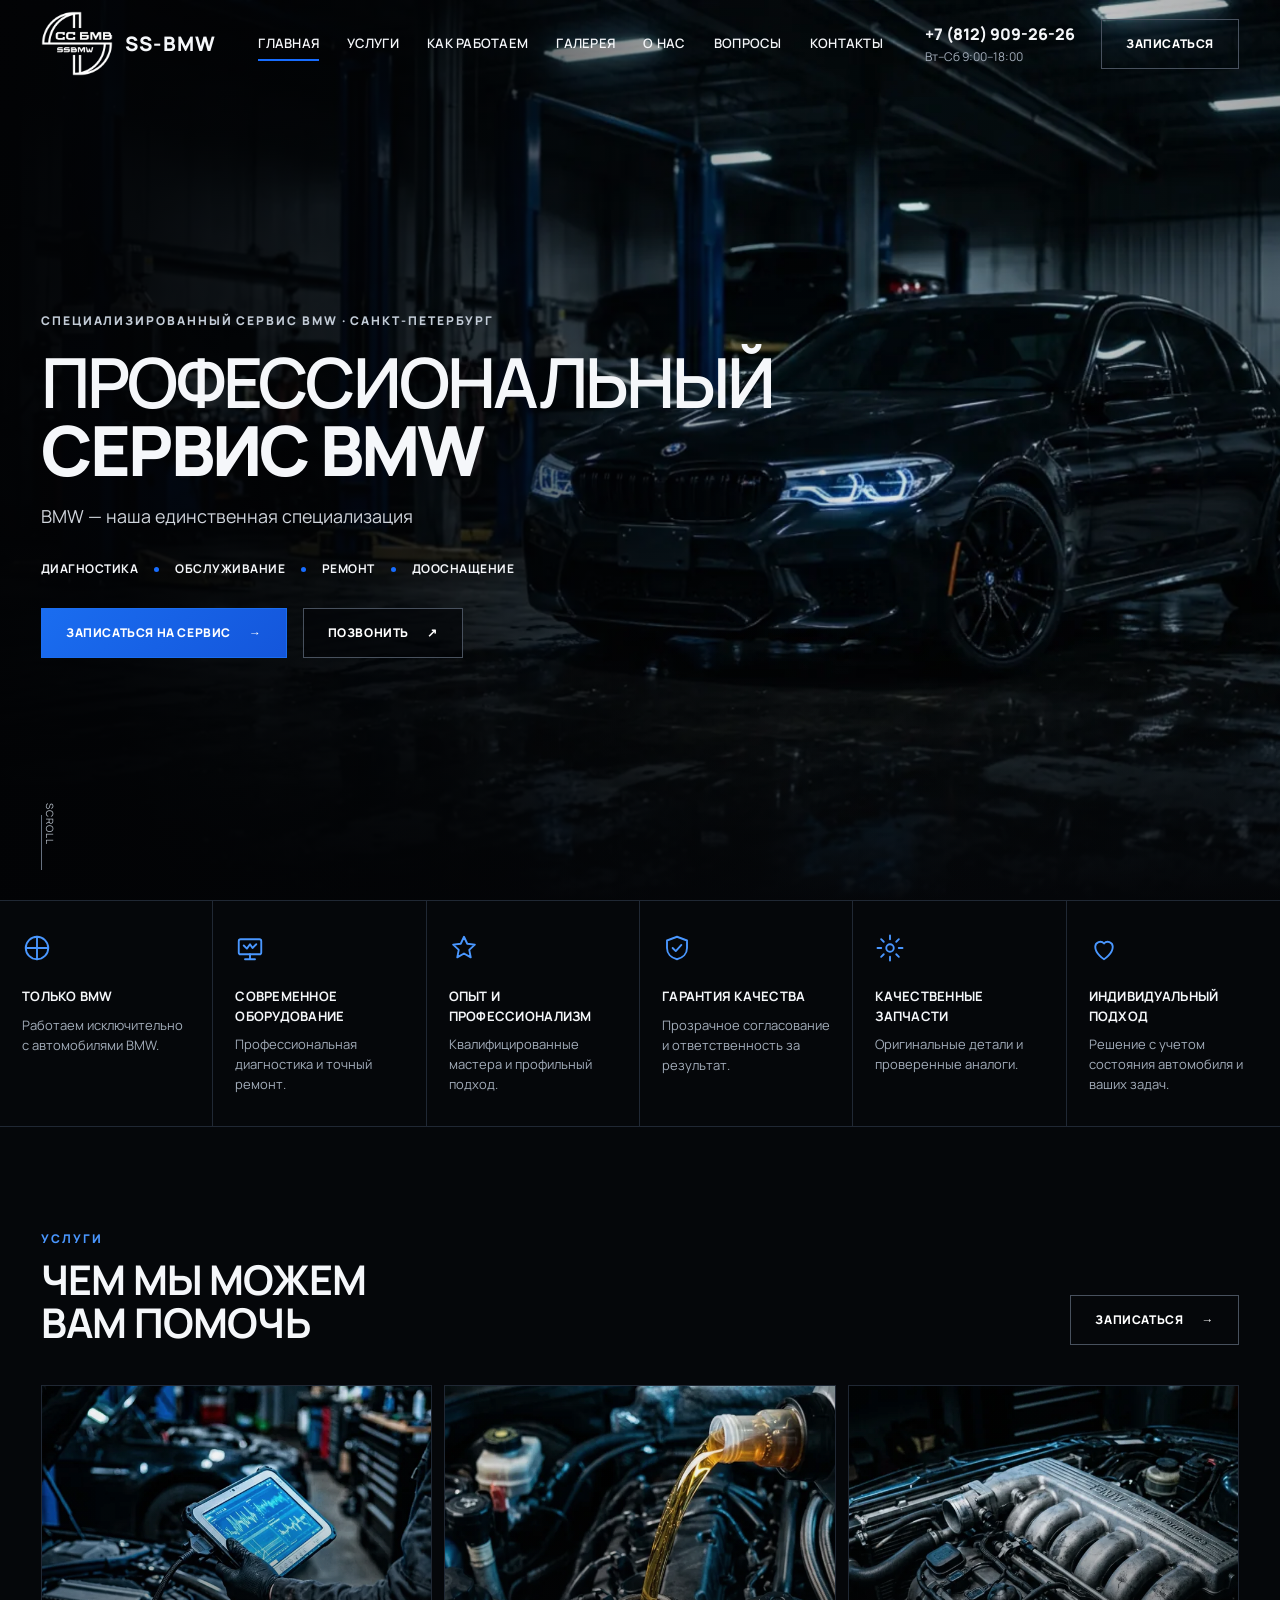
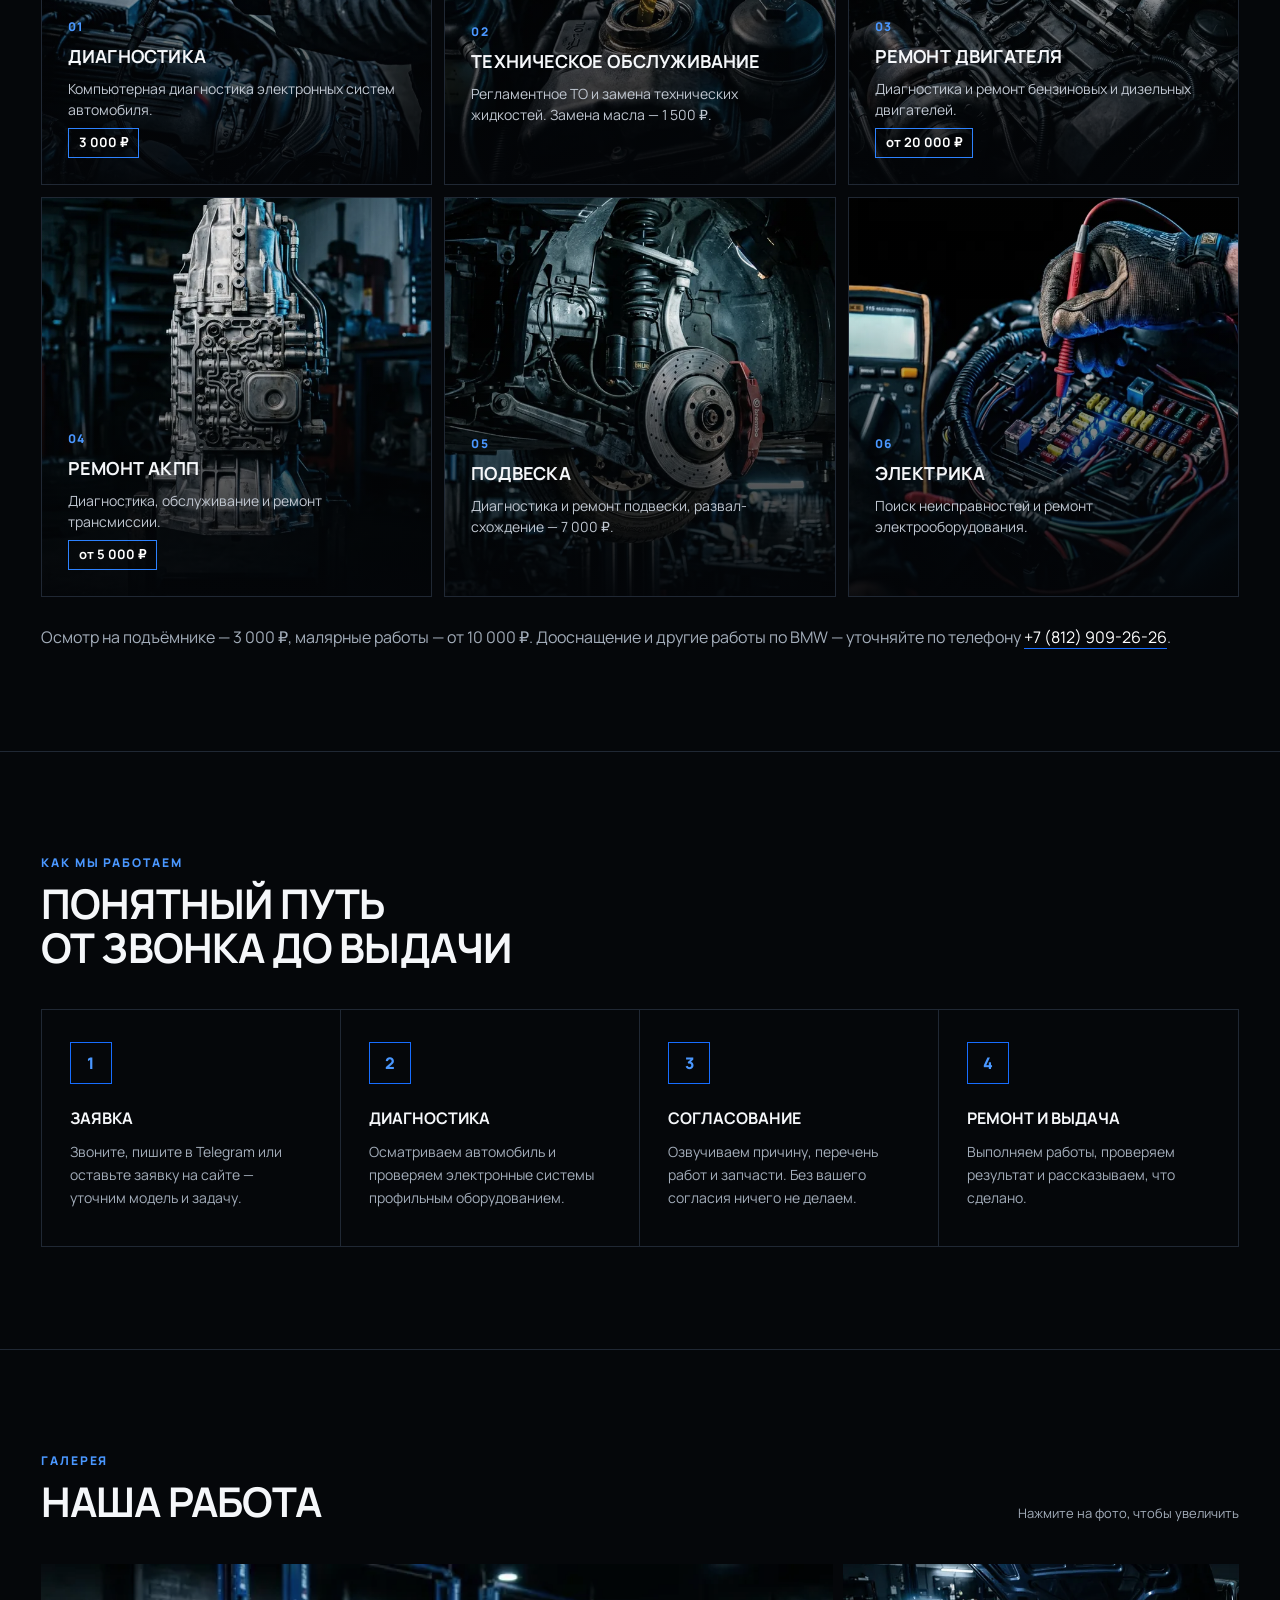
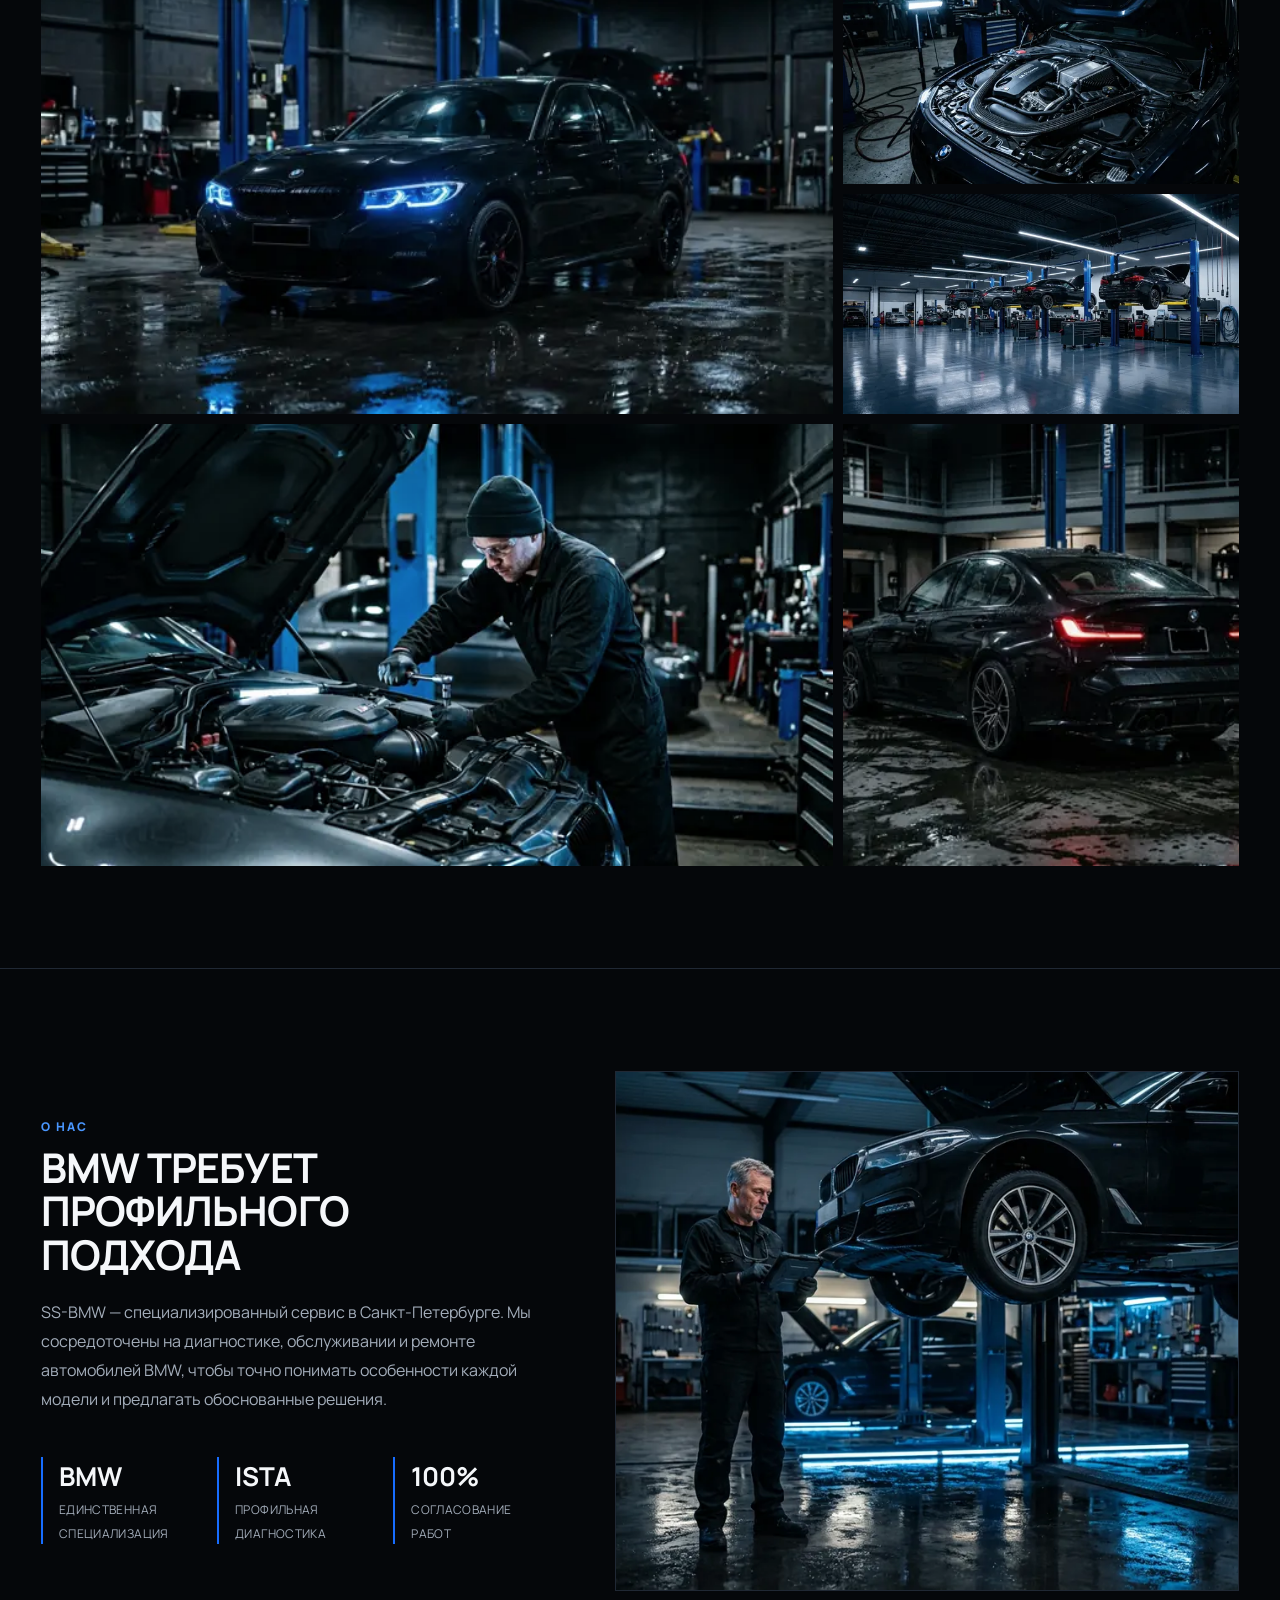
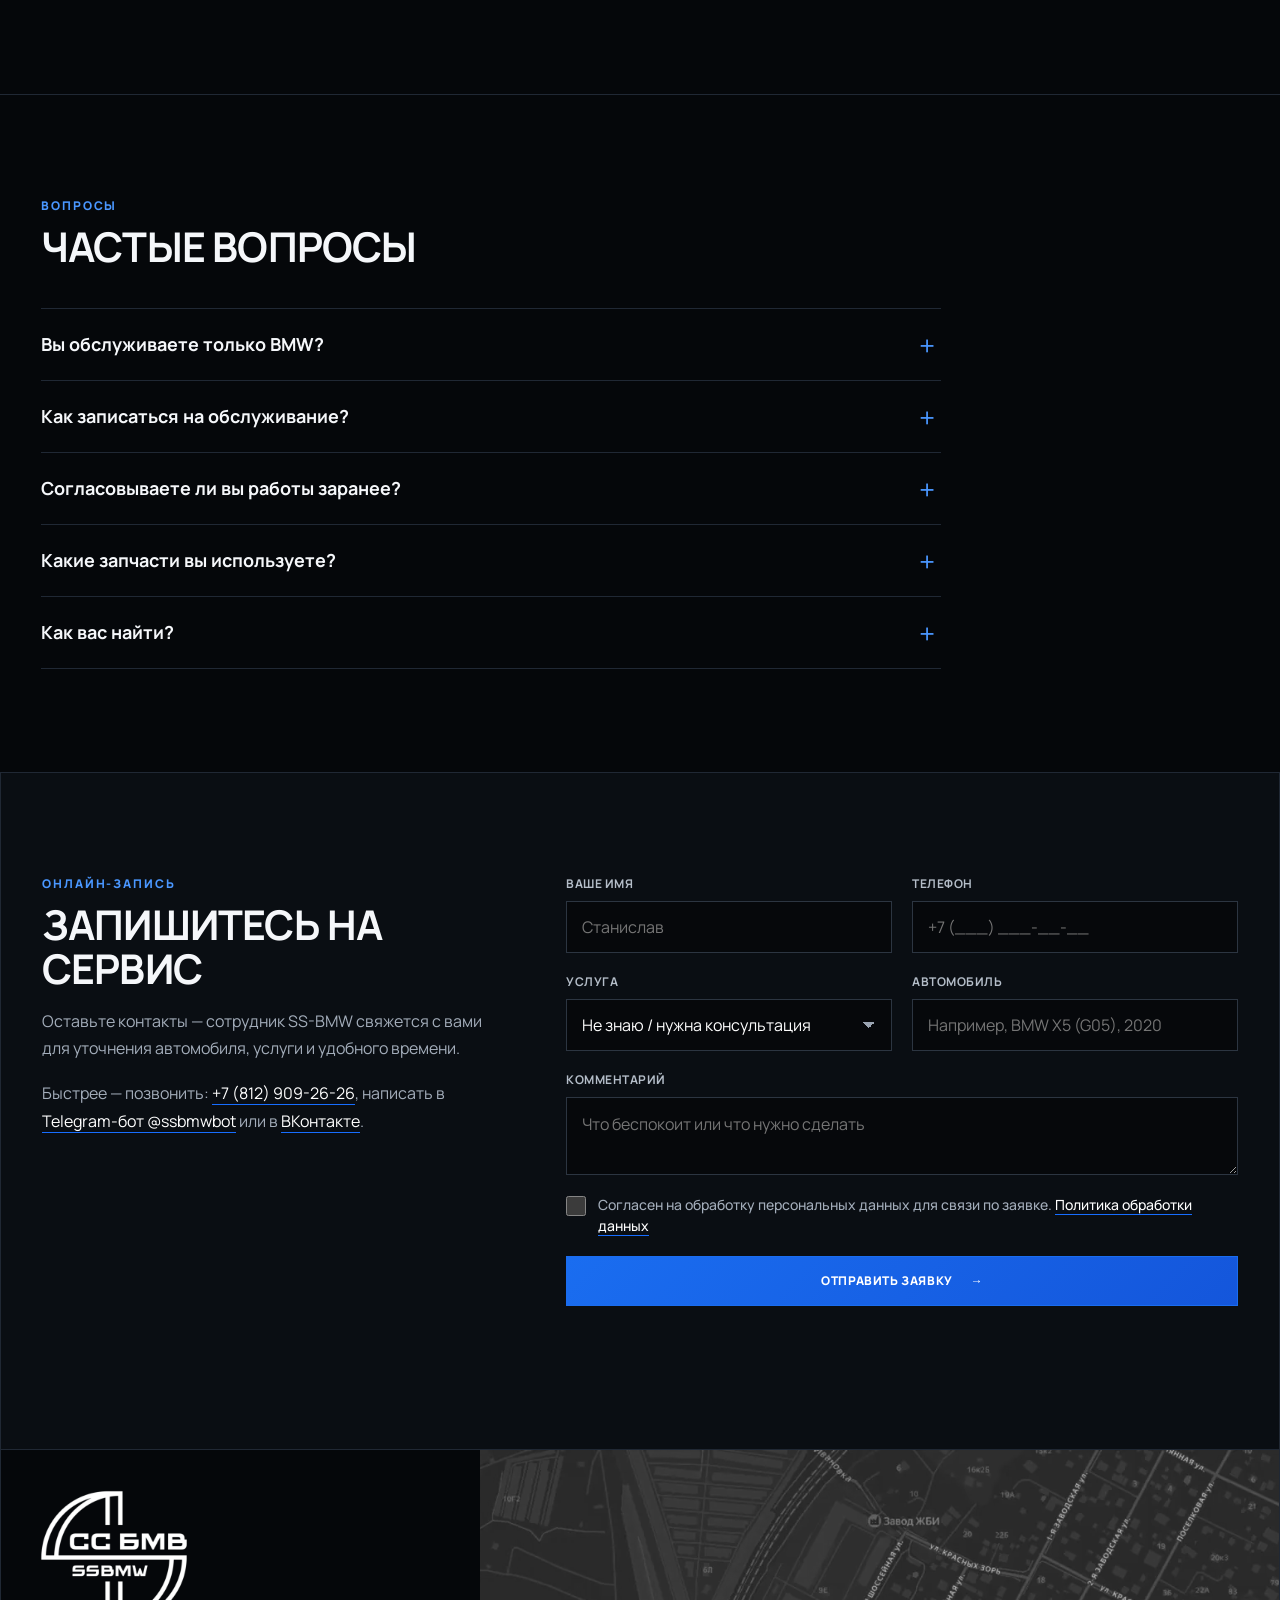
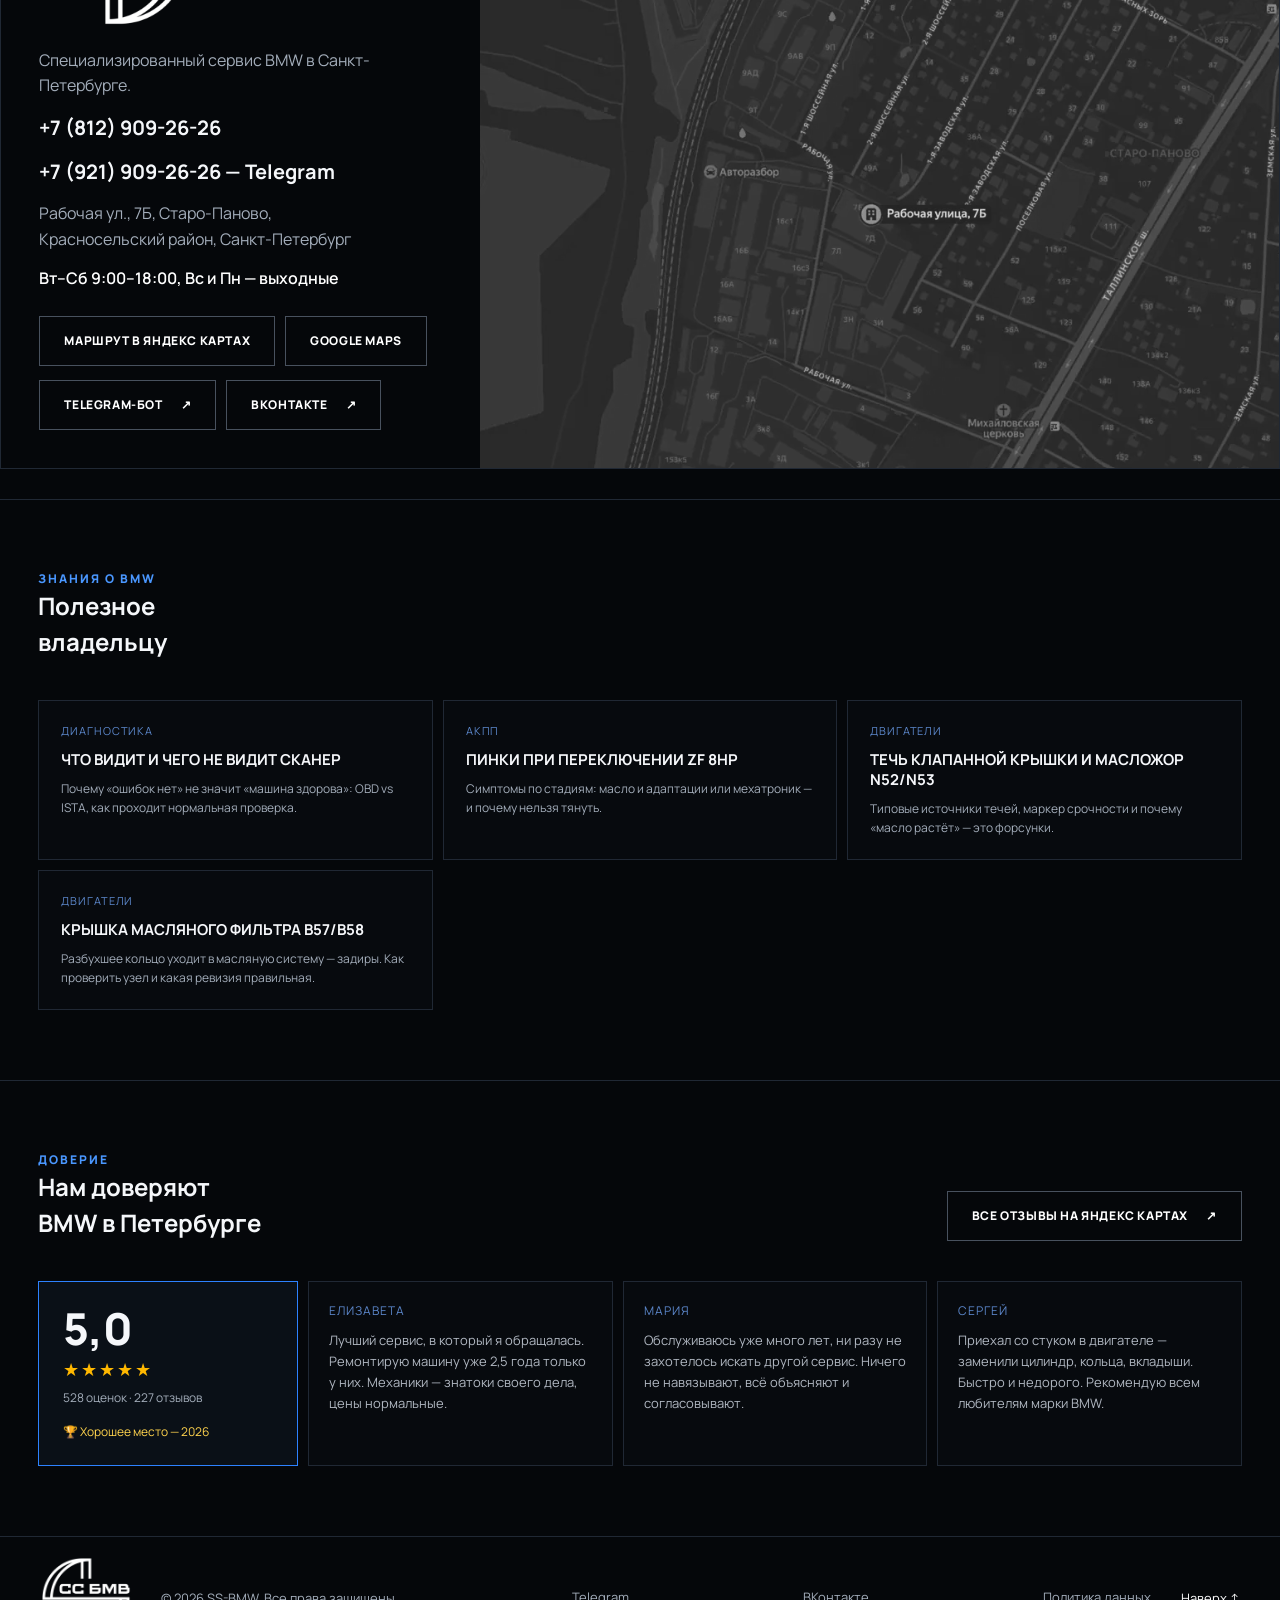
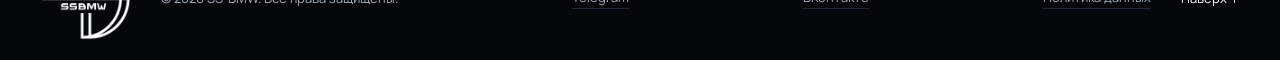
==== commit fc2a0d86: "Статья B57/B58 переписана по двум реальным постам Drive2: суть — разбухание кольца и уход в масляную" ====
--- a/index.html
+++ b/index.html
@@ -315,7 +315,7 @@
         <a class="hub-card" href="/articles/diagnostika-bmw.html"><span>Диагностика</span><h3>Что видит и чего не видит сканер</h3><p>Почему «ошибок нет» не значит «машина здорова»: OBD vs ISTA, как проходит нормальная проверка.</p></a>
         <a class="hub-card" href="/articles/akpp-zf8hp-pinki.html"><span>АКПП</span><h3>Пинки при переключении ZF 8HP</h3><p>Симптомы по стадиям: масло и адаптации или мехатроник — и почему нельзя тянуть.</p></a>
         <a class="hub-card" href="/articles/n52-n53-maslozhir.html"><span>Двигатели</span><h3>Течь клапанной крышки и масложор N52/N53</h3><p>Типовые источники течей, маркер срочности и почему «масло растёт» — это форсунки.</p></a>
-        <a class="hub-card" href="/articles/kryshka-maslyanogo-filtra-b57.html"><span>Двигатели</span><h3>Крышка масляного фильтра B57/B58</h3><p>Почему пластиковая крышка трескается и течёт, чем опасна утечка масла и как меняем по регламенту.</p></a>
+        <a class="hub-card" href="/articles/kryshka-maslyanogo-filtra-b57.html"><span>Двигатели</span><h3>Крышка масляного фильтра B57/B58</h3><p>Разбухшее кольцо уходит в масляную систему — задиры. Как проверить узел и какая ревизия правильная.</p></a>
       </div>
     </section>
 
--- a/css/styles.css
+++ b/css/styles.css
@@ -333,3 +333,8 @@
 .trust-quote figcaption { color: #5b86c9; font-size: 12px; text-transform: uppercase; letter-spacing: .08em; }
 .trust-quote blockquote { margin: 0; color: #b0b7c1; font-size: 13px; line-height: 1.6; }
 @media(max-width:1100px){ .trust-grid { grid-template-columns: 1fr; } }
+
+/* Таблица в статьях */
+.article .tbl { width: 100%; border-collapse: collapse; margin: 16px 0; font-size: 13px; }
+.article .tbl th, .article .tbl td { border: 1px solid var(--line); padding: 9px 12px; text-align: left; color: #c6ccd4; }
+.article .tbl th { background: #0a0e13; color: #e6eaee; font-size: 12px; text-transform: uppercase; letter-spacing: .04em; }
